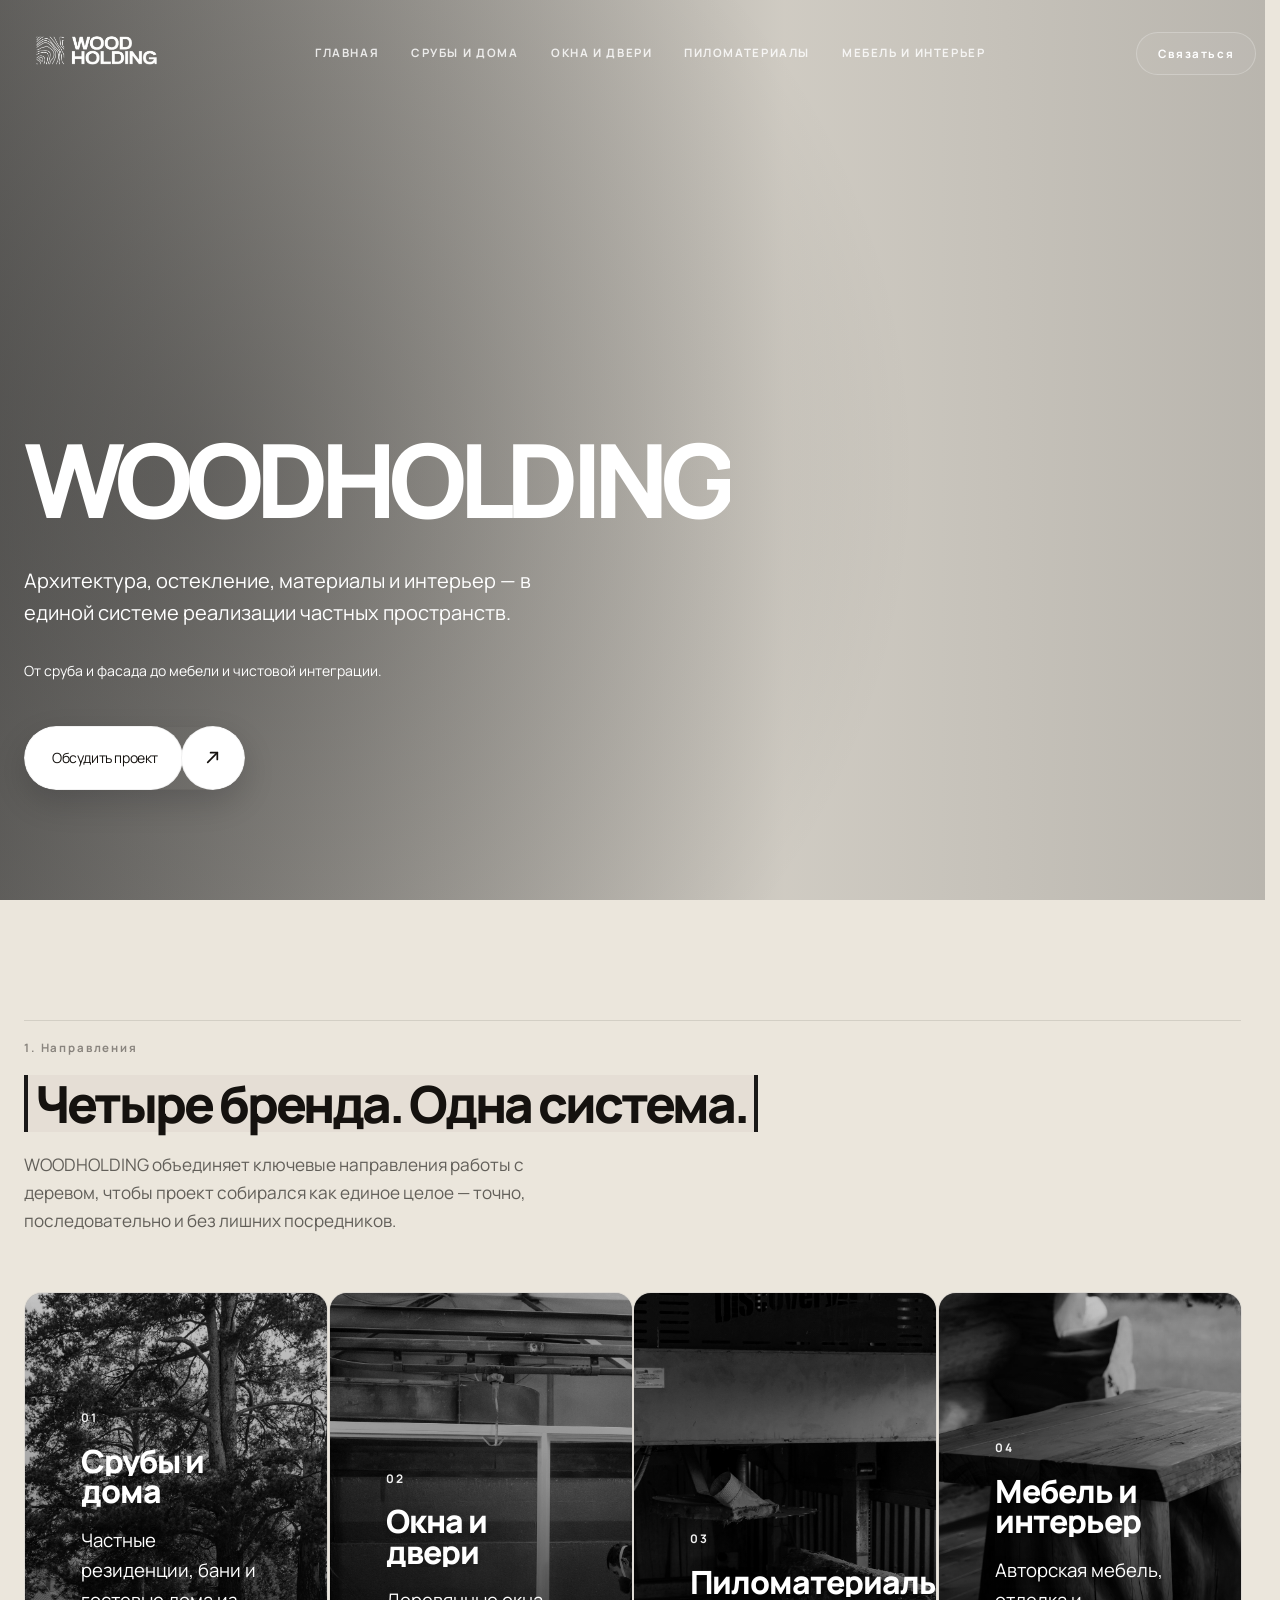
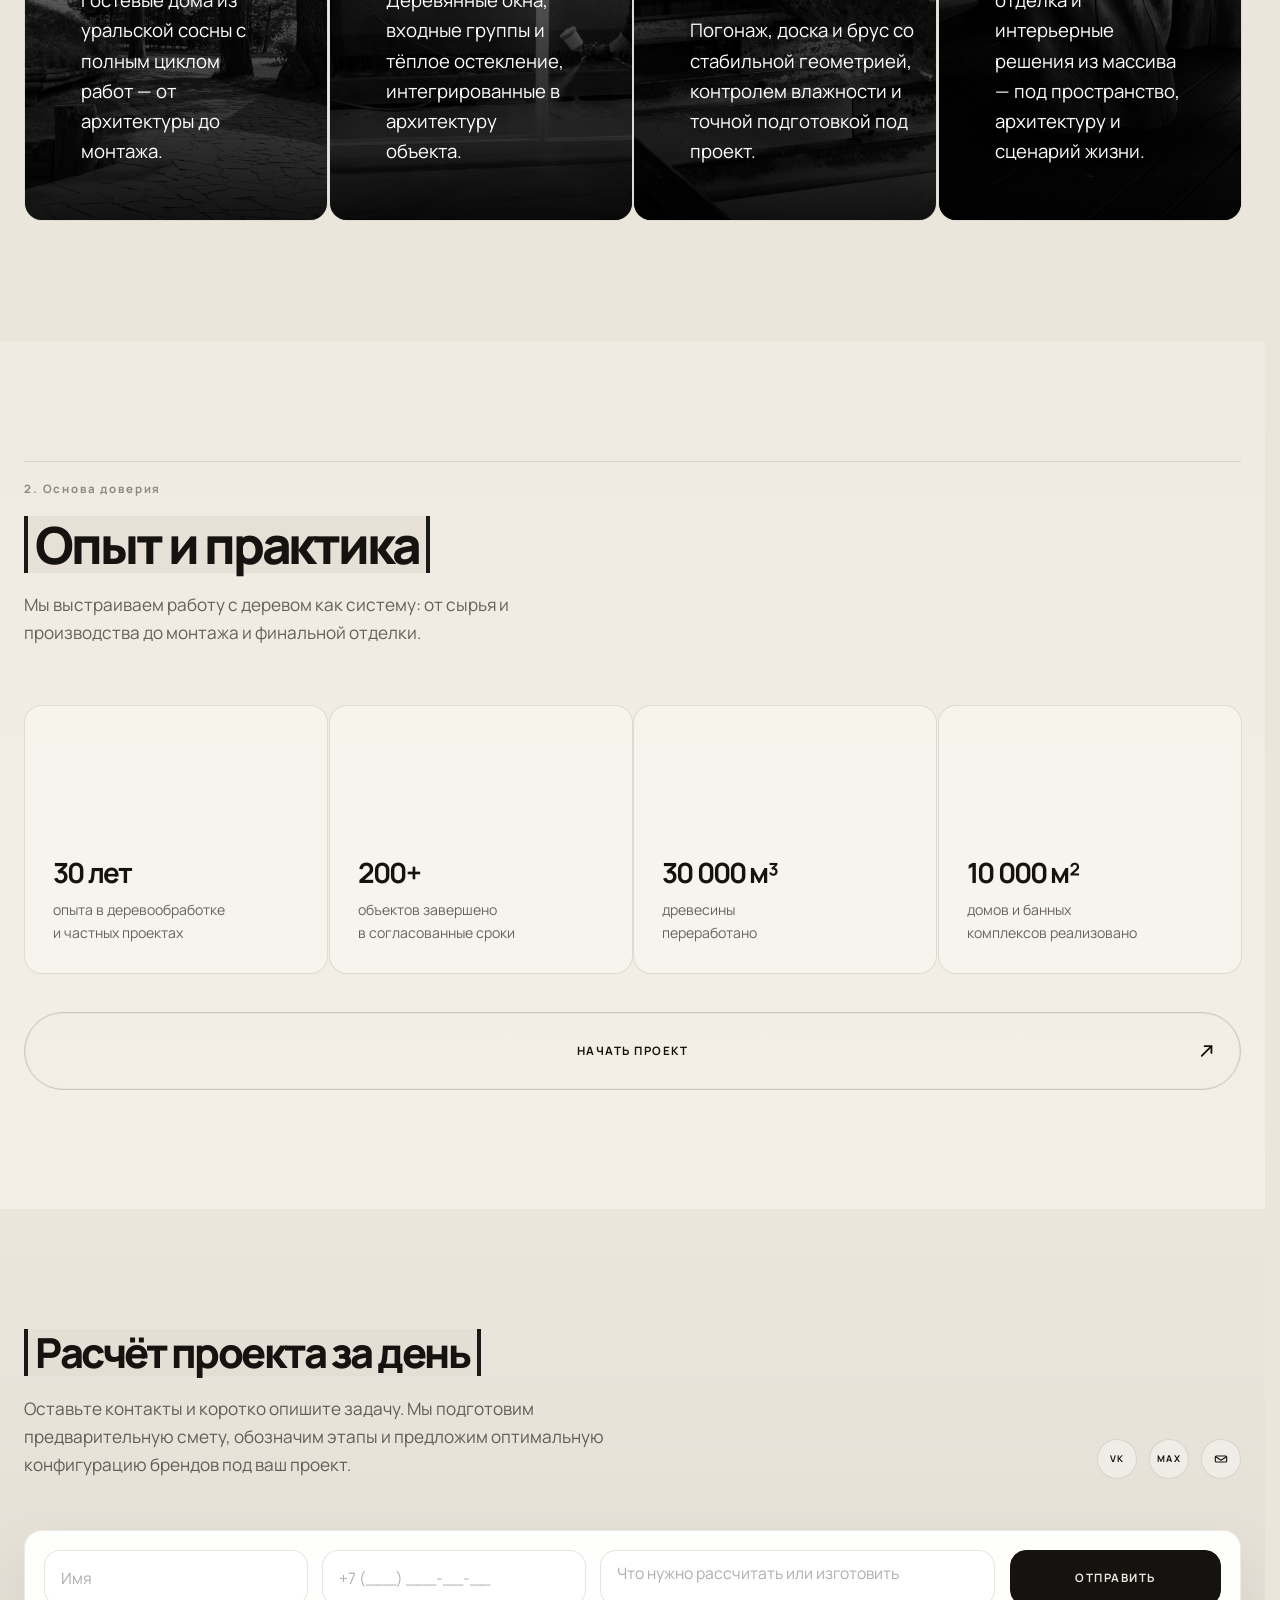
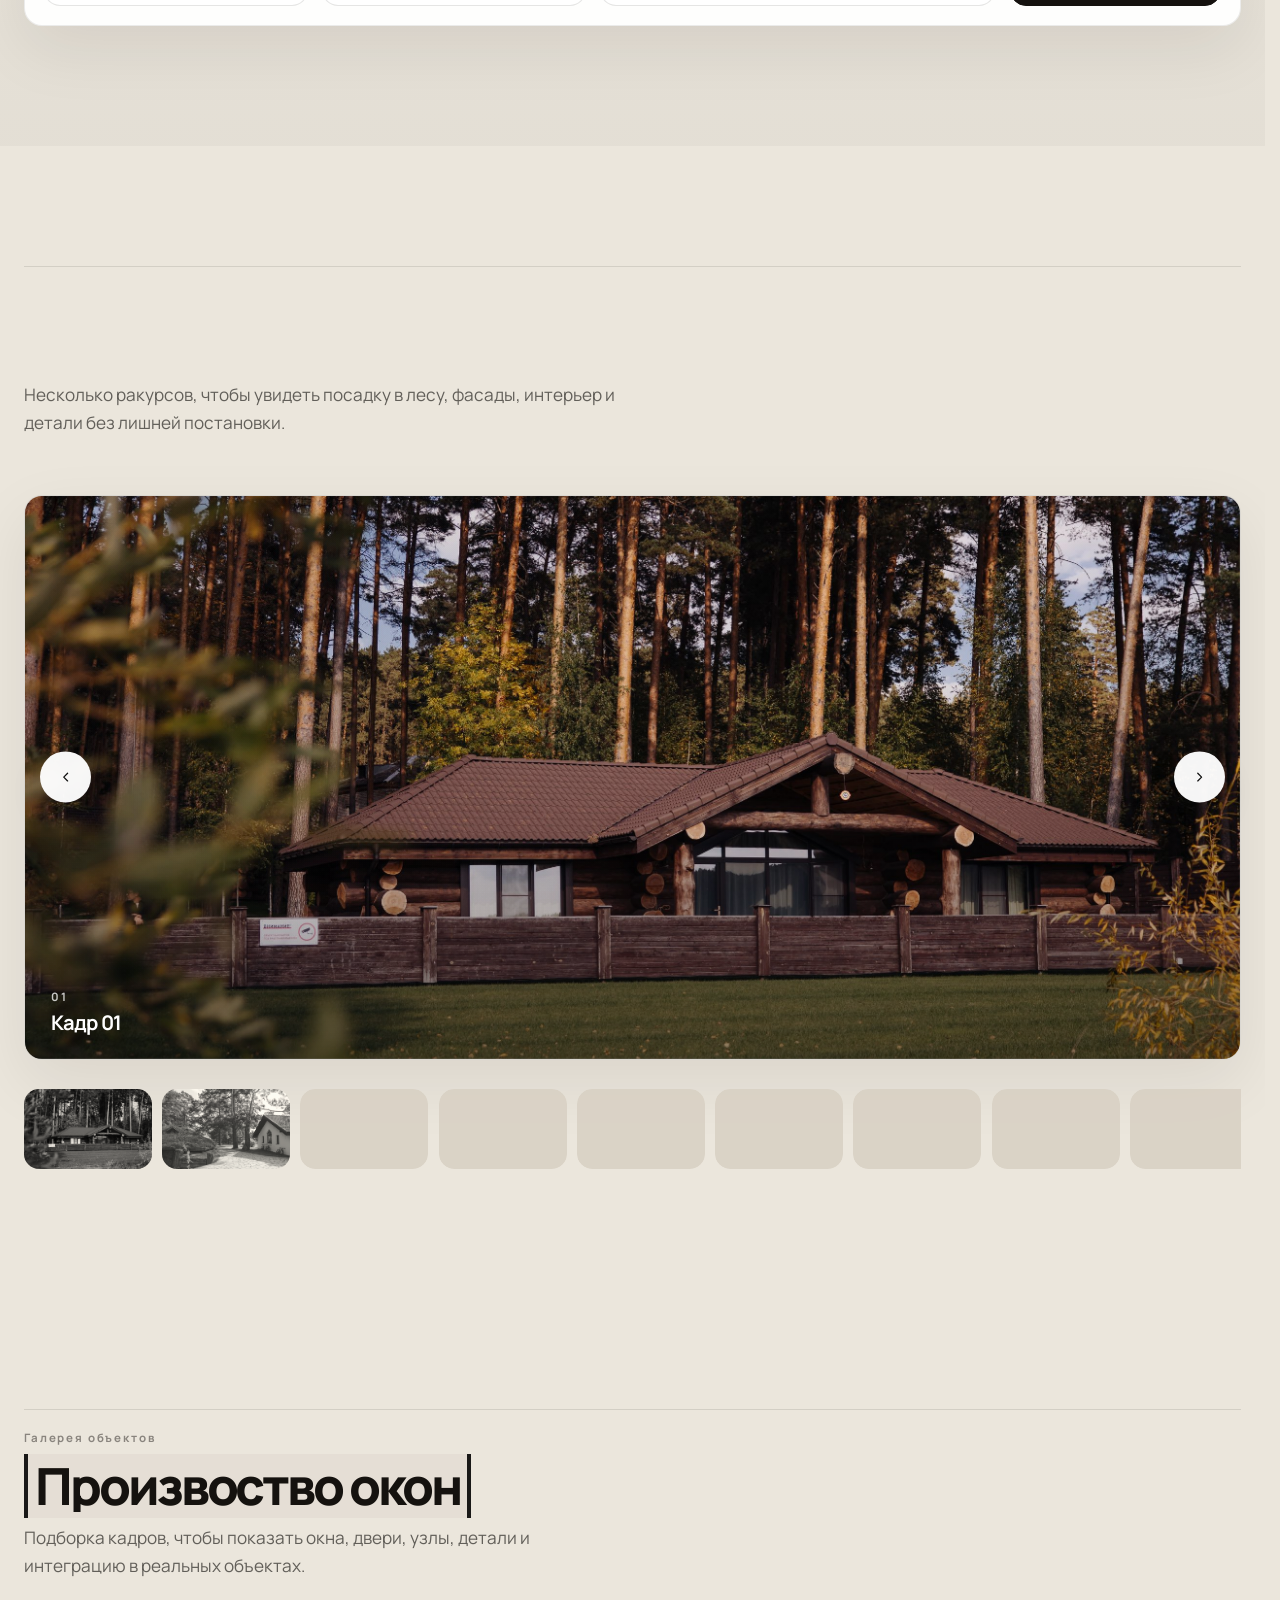
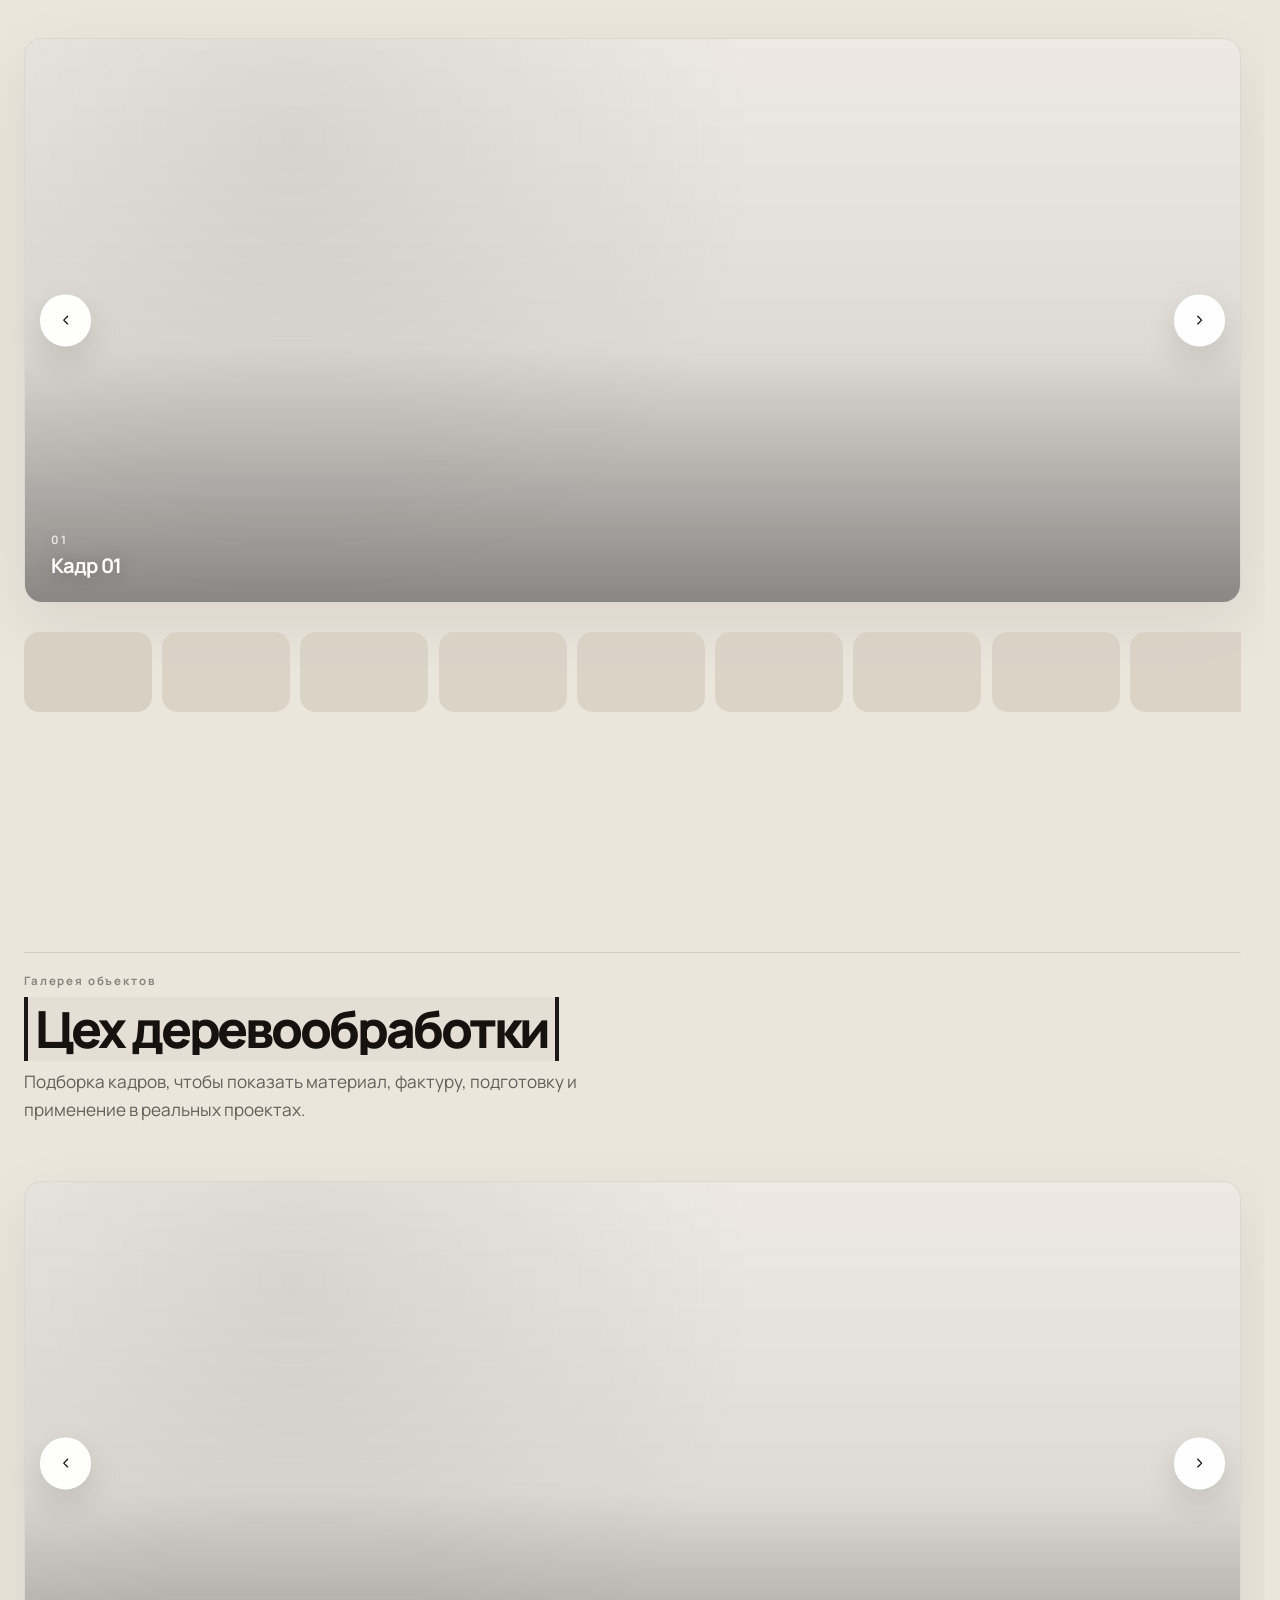
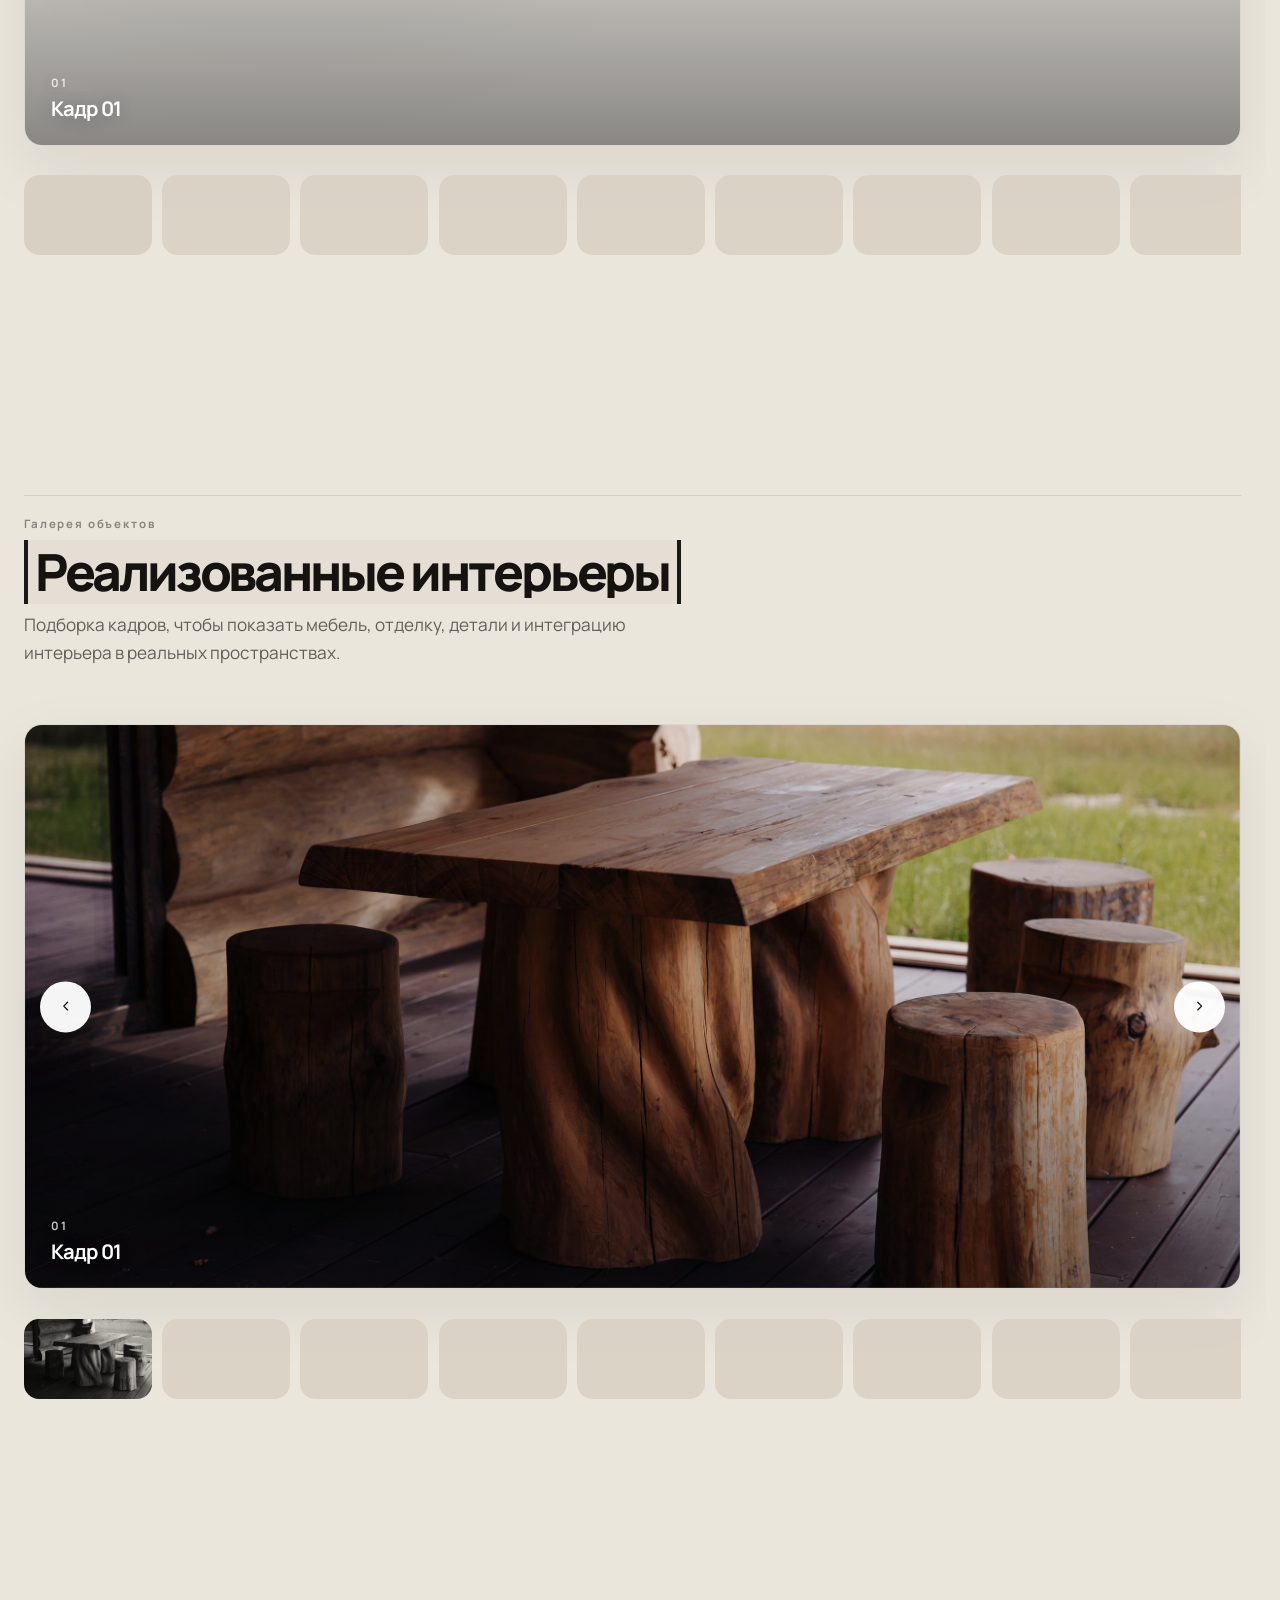
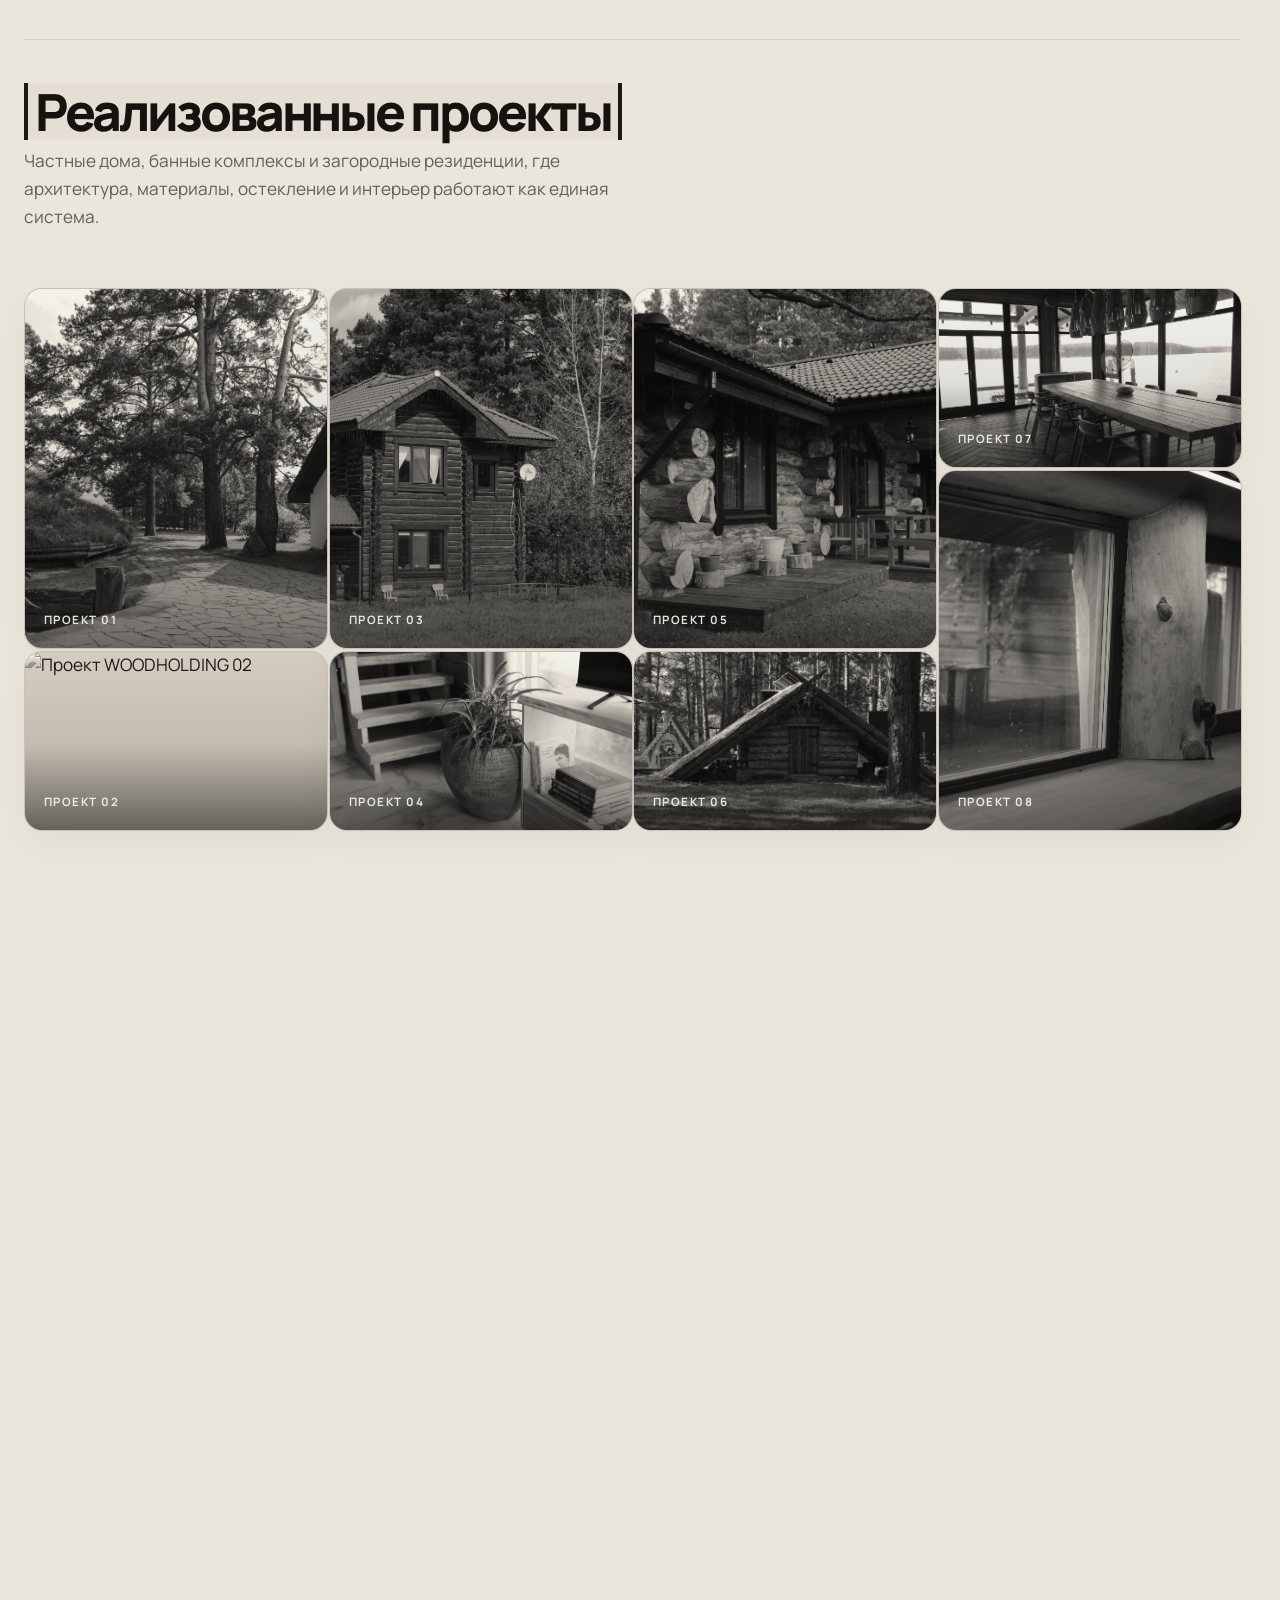
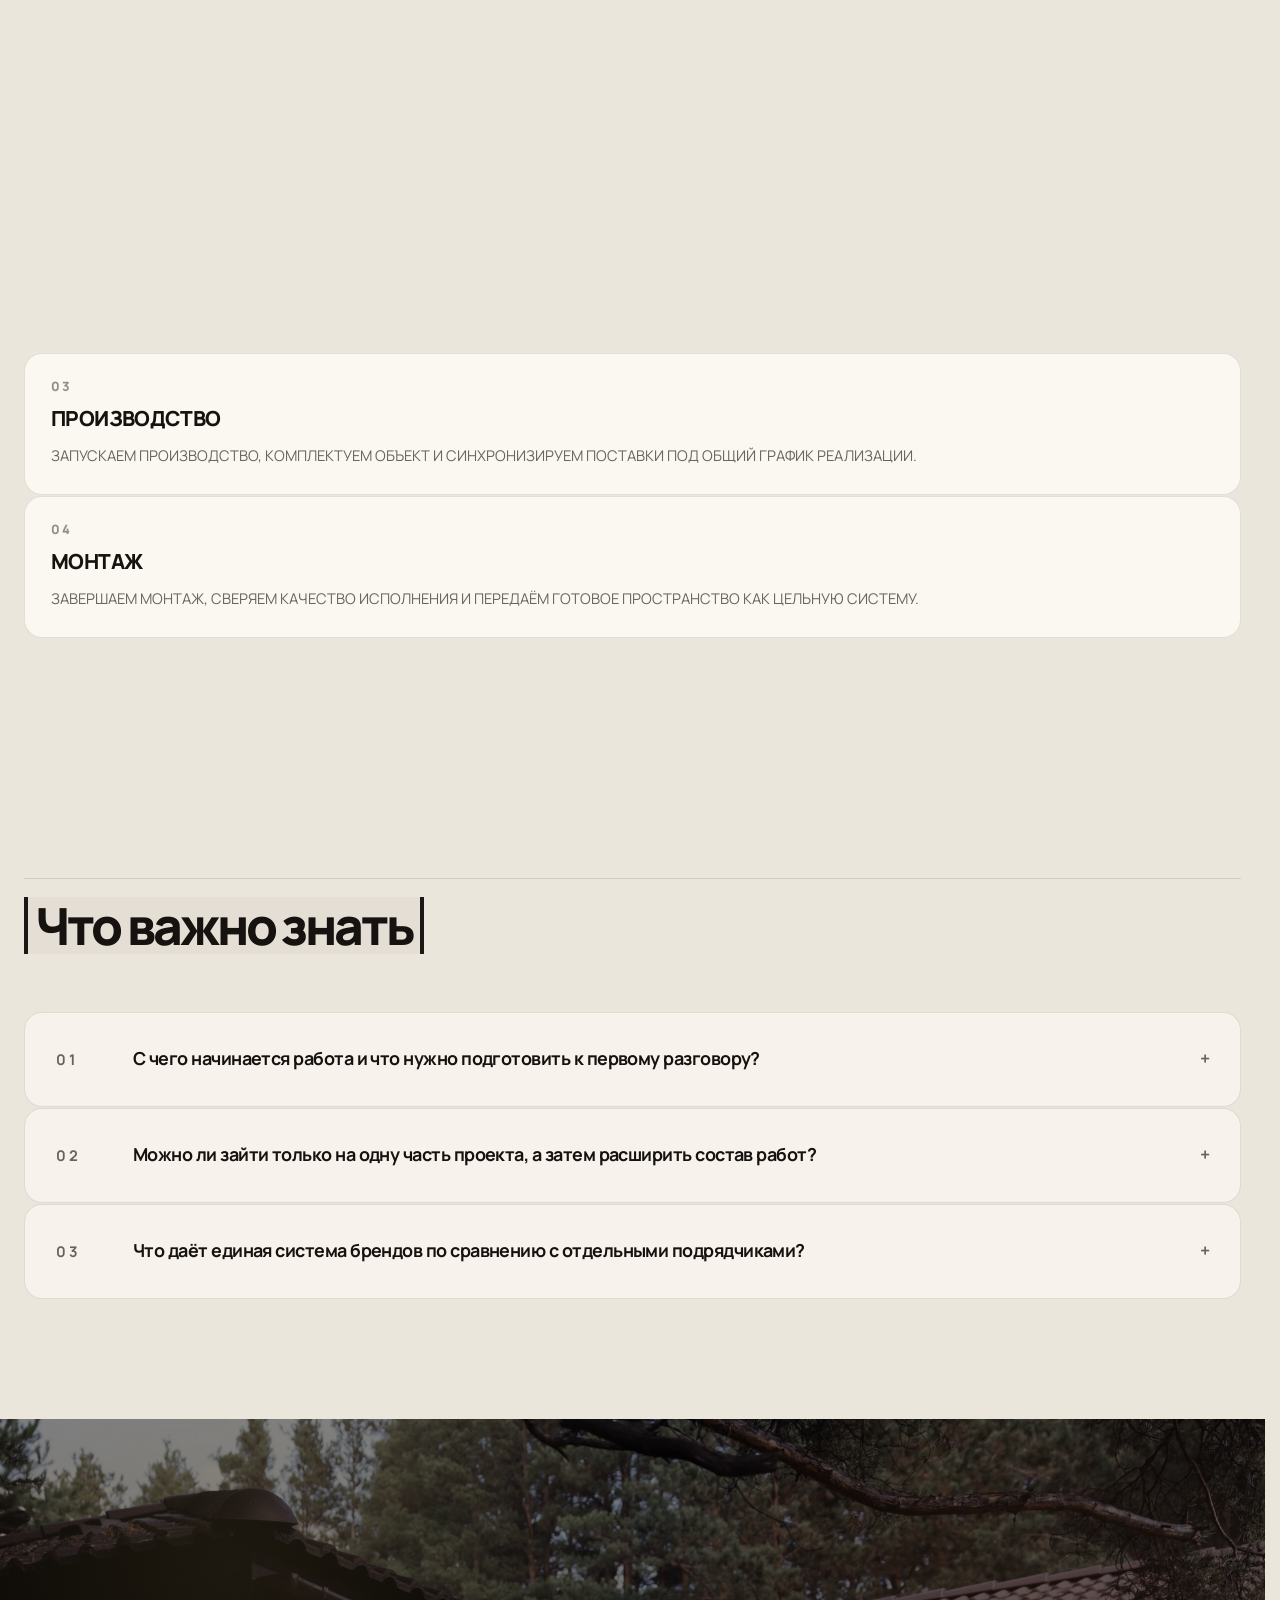
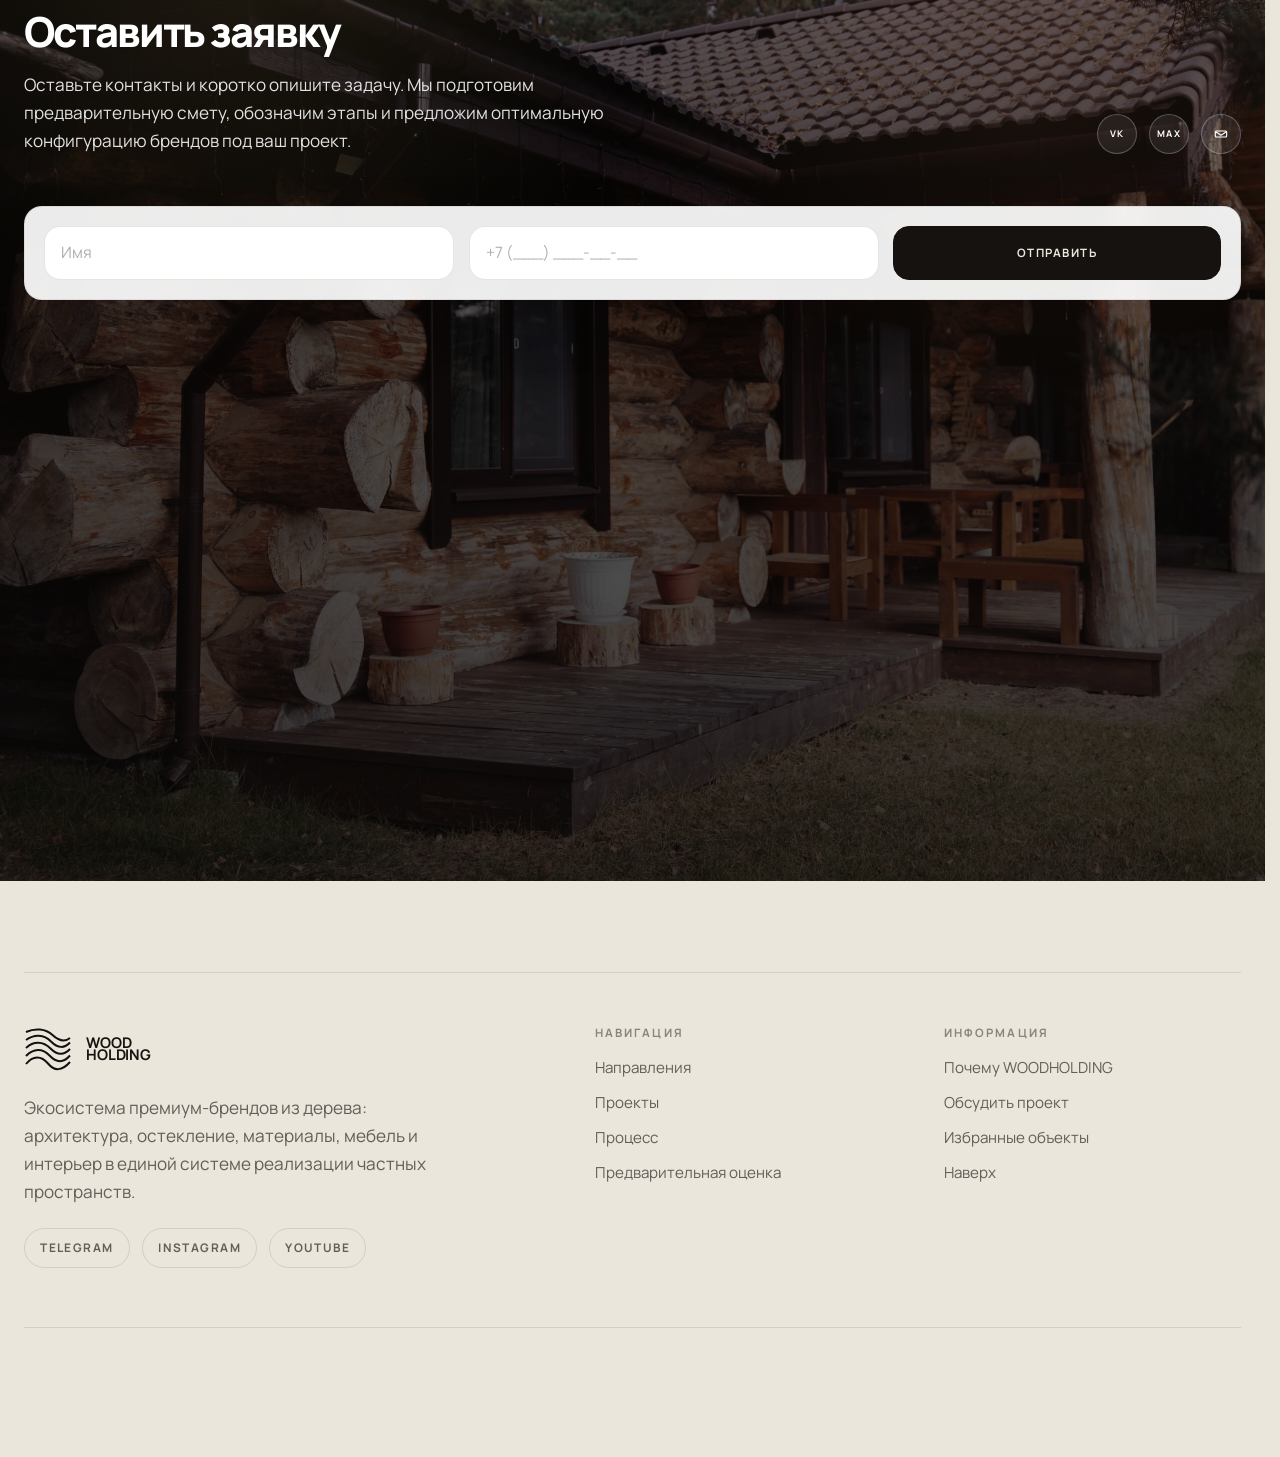
==== index.html @ 29670af3 "Initial site publish" ====
<!DOCTYPE html>
<html lang="ru">
  <head>
    <meta charset="UTF-8" />
    <meta name="viewport" content="width=device-width, initial-scale=1.0" />
    <title>WOODHOLDING</title>
    <meta
      name="description"
      content="WOODHOLDING — архитектура, остекление, материалы и интерьер в единой системе реализации частных пространств."
    />
    <link rel="preconnect" href="https://fonts.googleapis.com" />
    <link rel="preconnect" href="https://fonts.gstatic.com" crossorigin />
    <link
      href="https://fonts.googleapis.com/css2?family=Manrope:wght@400;500;600;700;800&display=swap"
      rel="stylesheet"
    />
    <link rel="stylesheet" href="./styles.css" />
  </head>
  <body>
    <div class="site-shell">
      <header class="site-header">
        <div class="container">
          <div class="header-inner">
            <a class="brand" href="#top" aria-label="WOODHOLDING">
              <span class="brand-logo-full" aria-hidden="true"></span>
            </a>
            <nav class="site-nav" id="site-nav" aria-label="Основная навигация">
              <a href="#top">Главная</a>
              <a href="./sruby-i-doma.html">Срубы и дома</a>
              <a href="./okna-i-dveri.html">Окна и двери</a>
              <a href="./pilomaterialy.html">Пиломатериалы</a>
              <a href="./mebel-i-interer.html">Мебель и интерьер</a>
            </nav>
            <a class="header-contact" href="#contact">Связаться</a>
            <button
              class="nav-toggle"
              type="button"
              aria-expanded="false"
              aria-controls="site-nav"
              aria-label="Открыть навигацию"
            >
              <span></span>
              <span></span>
            </button>
          </div>
        </div>
      </header>

      <main id="top">
        <section class="hero" aria-labelledby="hero-title">
          <div class="hero-media-wrap">
            <video
              class="hero-media hero-video"
              autoplay
              muted
              loop
              playsinline
              preload="metadata"
              aria-hidden="true"
            >
              <source
                src="./kling_20260315_VIDEO____________1813_0.mp4"
                type="video/mp4"
              />
            </video>
          </div>
          <div class="container">
            <div class="hero-grid">
              <div class="section-intro hero-copy" data-reveal>
                <h1 id="hero-title">WOODHOLDING</h1>
                <p class="hero-subtitle">
                  Архитектура, остекление, материалы и интерьер — в единой системе
                  реализации частных пространств.
                </p>
                <p class="hero-extra">
                  От сруба и фасада до мебели и чистовой интеграции.
                </p>
                <div class="hero-actions">
                  <a class="hero-cta" href="#contact" aria-label="Обсудить проект">
                    <span class="hero-cta__label">Обсудить проект</span>
                    <span class="hero-cta__icon" aria-hidden="true">
                      <svg
                        class="hero-cta__arrow"
                        viewBox="0 0 24 24"
                        fill="none"
                        aria-hidden="true"
                        focusable="false"
                      >
                        <path d="M7 17L17 7" />
                        <path d="M10 7H17V14" />
                      </svg>
                    </span>
                  </a>
                </div>
              </div>
              <div class="hero-aside" data-reveal>
                <p class="hero-note">30 лет работы с древесиной полного цикла</p>
              </div>
            </div>
          </div>
        </section>

        <section class="section directions" id="directions">
          <div class="container">
            <div class="section-heading directions-heading" data-reveal>
              <div class="section-intro">
                <p class="eyebrow eyebrow--number">1. Направления</p>
                <h2 data-preview="./PROJECTS%20TROPIN/rebtcova-151.jpg">
                  Четыре бренда. Одна система.
                </h2>
                <p class="section-copy">
                  WOODHOLDING объединяет ключевые направления работы с деревом,
                  чтобы проект собирался как единое целое — точно,
                  последовательно и без лишних посредников.
                </p>
              </div>
            </div>
            <div class="directions-grid">
              <a
                class="direction-card direction-card--covered"
                href="./sruby-i-doma.html"
                data-reveal
                data-preview="./srubs.png"
                data-preview-ratio="landscape"
              >
                <span class="direction-card__cover" aria-hidden="true">
                  <img
                    src="./HOMES/izbrannoe_web_2026-04-09%20(3)/rebtcova-151.jpg"
                    alt=""
                    loading="lazy"
                    decoding="async"
                    style="object-position: center 58%;"
                  />
                </span>
                <div class="direction-card__content">
                  <span class="card-index">01</span>
                  <h3>Срубы и дома</h3>
                  <p>
                    Частные резиденции, бани и гостевые дома из уральской сосны с
                    полным циклом работ — от архитектуры до монтажа.
                  </p>
                </div>
              </a>
              <a
                class="direction-card direction-card--covered"
                href="./okna-i-dveri.html"
                data-reveal
                data-preview="./windows.png"
                data-preview-ratio="landscape"
              >
                <span class="direction-card__cover" aria-hidden="true">
                  <img
                    src="./WINDOWS/izbrannoe_web_2026-04-09/rebtcova-73.jpg"
                    alt=""
                    loading="lazy"
                    decoding="async"
                    style="object-position: center 42%;"
                  />
                </span>
                <div class="direction-card__content">
                  <span class="card-index">02</span>
                  <h3>Окна и двери</h3>
                  <p>
                    Деревянные окна, входные группы и тёплое остекление,
                    интегрированные в архитектуру объекта.
                  </p>
                </div>
              </a>
              <a
                class="direction-card direction-card--covered"
                href="./pilomaterialy.html"
                data-reveal
                data-preview="./pilomater.png"
                data-preview-ratio="landscape"
              >
                <span class="direction-card__cover" aria-hidden="true">
                  <img
                    src="./LAMBER/izbrannoe_web_2026-04-09%20(2)/rebtcova-141.jpg"
                    alt=""
                    loading="lazy"
                    decoding="async"
                    style="object-position: center 54%;"
                  />
                </span>
                <div class="direction-card__content">
                  <span class="card-index">03</span>
                  <h3>Пиломатериалы</h3>
                  <p>
                    Погонаж, доска и брус со стабильной геометрией, контролем
                    влажности и точной подготовкой под проект.
                  </p>
                </div>
              </a>
              <a
                class="direction-card direction-card--covered"
                href="./mebel-i-interer.html"
                data-reveal
                data-preview="./interier.png"
                data-preview-ratio="landscape"
              >
                <span class="direction-card__cover" aria-hidden="true">
                  <img
                    src="./TABLE/izbrannoe_web_2026-04-09%20(4)/rebtcova-271.jpg"
                    alt=""
                    loading="lazy"
                    decoding="async"
                    style="object-position: center 52%;"
                  />
                </span>
                <div class="direction-card__content">
                  <span class="card-index">04</span>
                  <h3>Мебель и интерьер</h3>
                  <p>
                    Авторская мебель, отделка и интерьерные решения из массива —
                    под пространство, архитектуру и сценарий жизни.
                  </p>
                </div>
              </a>
            </div>
          </div>
        </section>

        <section class="section metrics">
          <div class="container">
            <div class="section-heading metrics-heading" data-reveal>
              <div class="section-intro">
                <p class="eyebrow eyebrow--number">2. Основа доверия</p>
                <h2 data-preview="./PROJECTS%20TROPIN/rebtcova-159.jpg">
                  Опыт и практика
                </h2>
                <p class="section-copy">
                  Мы выстраиваем работу с деревом как систему: от сырья и
                  производства до монтажа и финальной отделки.
                </p>
              </div>
            </div>
            <div class="metrics-grid">
              <article class="metric-item" data-reveal>
                <strong>30 лет</strong>
                <p>опыта в деревообработке<br />и частных проектах</p>
              </article>
              <article class="metric-item" data-reveal>
                <strong>200+</strong>
                <p>объектов завершено<br />в согласованные сроки</p>
              </article>
              <article class="metric-item" data-reveal>
                <strong>30&nbsp;000 м³</strong>
                <p>древесины<br />переработано</p>
              </article>
              <article class="metric-item" data-reveal>
                <strong>10&nbsp;000 м²</strong>
                <p>домов и банных<br />комплексов реализовано</p>
              </article>
            </div>
            <div class="section-actions" data-reveal>
              <a class="button button-primary" href="#contact">
                <span class="button-primary__label">Начать проект</span>
                <span class="button-primary__icon" aria-hidden="true">
                  <svg
                    class="button-primary__arrow"
                    viewBox="0 0 24 24"
                    fill="none"
                    aria-hidden="true"
                    focusable="false"
                  >
                    <path d="M7 17L17 7" />
                    <path d="M10 7H17V14" />
                  </svg>
                </span>
              </a>
            </div>
          </div>
        </section>

        <section class="section form-section" id="contact">
          <div class="container">
            <div class="form-grid">
              <div class="section-intro" data-reveal>
                <div class="section-intro__content">
                  <h2 data-preview="./PROJECTS%20TROPIN/rebtcova-292.jpg">
                    Расчёт проекта за день
                  </h2>
                  <p class="section-copy">
                    Оставьте контакты и коротко опишите задачу. Мы подготовим
                    предварительную смету, обозначим этапы и предложим
                    оптимальную конфигурацию брендов под ваш проект.
                  </p>
                </div>
                <div class="form-social" aria-label="Способы связи">
                  <a class="form-social__item" href="#contact" aria-label="ВКонтакте">
                    <span class="form-social__glyph" aria-hidden="true">VK</span>
                  </a>
                  <a class="form-social__item" href="#contact" aria-label="MAX">
                    <span class="form-social__glyph" aria-hidden="true">MAX</span>
                  </a>
                  <a class="form-social__item" href="#contact" aria-label="Почта">
                    <svg
                      class="form-social__icon"
                      viewBox="0 0 24 24"
                      aria-hidden="true"
                      focusable="false"
                    >
                      <path d="M5 7.5h14A1.5 1.5 0 0 1 20.5 9v6A1.5 1.5 0 0 1 19 16.5H5A1.5 1.5 0 0 1 3.5 15V9A1.5 1.5 0 0 1 5 7.5Z" />
                      <path d="m4 8.5 8 5.25 8-5.25" />
                    </svg>
                  </a>
                </div>
              </div>
              <form class="estimate-form" data-reveal>
                <div class="estimate-form__row">
                  <label class="estimate-field">
                    <input
                      type="text"
                      name="name"
                      placeholder="Имя"
                      aria-label="Имя"
                    />
                  </label>
                  <label class="estimate-field">
                    <input
                      type="tel"
                      name="phone"
                      placeholder="+7 (___) ___-__-__"
                      aria-label="Телефон"
                    />
                  </label>
                  <label class="estimate-field estimate-field-wide">
                    <textarea
                      name="interest"
                      rows="1"
                      placeholder="Что нужно рассчитать или изготовить"
                      aria-label="Задача"
                    ></textarea>
                  </label>
                  <button class="button button-primary estimate-submit" type="submit">
                    Отправить
                  </button>
                </div>
              </form>
            </div>
          </div>
        </section>

        <div class="home-direction-galleries" data-home-direction-galleries></div>

        <section class="section projects" id="projects">
          <div class="container">
            <div class="section-heading section-heading--stacked" data-reveal>
              <div class="section-intro">
                <p class="eyebrow eyebrow--number">3. Изобранные объекты</p>
                <h2 data-preview="./PROJECTS%20TROPIN/rebtcova-252.jpg">
                  Реализованные проекты
                </h2>
                <p class="section-copy">
                  Частные дома, банные комплексы и загородные резиденции, где
                  архитектура, материалы, остекление и интерьер работают как
                  единая система.
                </p>
              </div>
            </div>
            <div class="projects-grid">
              <article class="project-card project-card--hero" data-reveal>
                <img
                  src="./PROJECTS%20TROPIN/rebtcova-151.jpg"
                  alt="Проект WOODHOLDING 01"
                />
                <div class="project-meta">
                  <p>Проект 01</p>
                </div>
              </article>
              <article class="project-card project-card--wide-top" data-reveal>
                <img
                  src="./PROJECTS%20TROPIN/rebtcova-159.jpg"
                  alt="Проект WOODHOLDING 02"
                />
                <div class="project-meta">
                  <p>Проект 02</p>
                </div>
              </article>
              <article class="project-card project-card--tall-right" data-reveal>
                <img
                  src="./PROJECTS%20TROPIN/rebtcova-164.jpg"
                  alt="Проект WOODHOLDING 03"
                />
                <div class="project-meta">
                  <p>Проект 03</p>
                </div>
              </article>
              <article class="project-card project-card--middle" data-reveal>
                <img
                  src="./PROJECTS%20TROPIN/rebtcova-191.jpg"
                  alt="Проект WOODHOLDING 04"
                />
                <div class="project-meta">
                  <p>Проект 04</p>
                </div>
              </article>
              <article class="project-card project-card--portrait-left" data-reveal>
                <img
                  src="./PROJECTS%20TROPIN/rebtcova-252.jpg"
                  alt="Проект WOODHOLDING 05"
                />
                <div class="project-meta">
                  <p>Проект 05</p>
                </div>
              </article>
              <article class="project-card project-card--compact" data-reveal>
                <img
                  src="./PROJECTS%20TROPIN/rebtcova-292.jpg"
                  alt="Проект WOODHOLDING 06"
                />
                <div class="project-meta">
                  <p>Проект 06</p>
                </div>
              </article>
              <article class="project-card project-card--panorama" data-reveal>
                <img
                  src="./PROJECTS%20TROPIN/rebtcova-318.jpg"
                  alt="Проект WOODHOLDING 07"
                />
                <div class="project-meta">
                  <p>Проект 07</p>
                </div>
              </article>
              <article class="project-card project-card--footer" data-reveal>
                <img
                  src="./PROJECTS%20TROPIN/rebtcova-370.jpg"
                  alt="Проект WOODHOLDING 08"
                />
                <div class="project-meta">
                  <p>Проект 08</p>
                </div>
              </article>
            </div>
          </div>
        </section>

        <section class="section why" id="why">
          <div class="container">
            <div class="why-grid">
              <div class="section-intro" data-reveal>
                <p class="eyebrow eyebrow--number">4. Наш поход</p>
                <h2 data-preview="./PROJECTS%20TROPIN/rebtcova-370.jpg">
                  Почему выбирают нас
                </h2>
              </div>
              <div class="why-list">
                <article
                  class="why-item"
                  data-reveal
                  data-preview="./PROJECTS%20TROPIN/rebtcova-151.jpg"
                >
                  <h3>Полный цикл</h3>
                  <p class="why-item__copy">
                    Архитектура, производство, комплектация и монтаж
                    собираются в одном рабочем контуре без разрыва между
                    этапами.
                  </p>
                </article>
                <article
                  class="why-item"
                  data-reveal
                  data-preview="./PROJECTS%20TROPIN/rebtcova-159.jpg"
                >
                  <h3>Экспертиза</h3>
                  <p class="why-item__copy">
                    Работаем с частными объектами не по шаблону, а на основе
                    реального опыта в дереве, остеклении и интерьерных решениях.
                  </p>
                </article>
                <article
                  class="why-item"
                  data-reveal
                  data-preview="./PROJECTS%20TROPIN/rebtcova-370.jpg"
                >
                  <h3>Точность</h3>
                  <p class="why-item__copy">
                    Контролируем качество материала, геометрию и подготовку
                    деталей, чтобы решения работали не только визуально, но и
                    технически.
                  </p>
                </article>
                <article
                  class="why-item"
                  data-reveal
                  data-preview="./PROJECTS%20TROPIN/rebtcova-318.jpg"
                >
                  <h3>Согласованность</h3>
                  <p class="why-item__copy">
                    Сводим бренды, подрядные задачи и этапы проекта в одну
                    последовательную систему без конфликтов по срокам и
                    исполнению.
                  </p>
                </article>
              </div>
            </div>
          </div>
        </section>

        <section class="section video-section" id="video">
          <div class="container">
            <div class="section-heading section-heading--stacked" data-reveal>
              <div class="section-intro">
                <p class="eyebrow eyebrow--number">11. Видео</p>
                <div class="section-title-frame">
                  <h2>DJI_0882</h2>
                </div>
              </div>
            </div>
            <div class="video-section__frame" data-reveal>
              <video
                class="video-section__media"
                autoplay
                muted
                loop
                playsinline
                preload="metadata"
                aria-label="Видео DJI_0882"
              >
                <source src="./DJI_0882.MP4" type="video/mp4" />
              </video>
            </div>
          </div>
        </section>

        <section class="section process" id="process">
          <div class="container">
            <div class="section-heading process-heading" data-reveal>
              <div class="section-intro">
                <p class="eyebrow">Путь проекта</p>
                <h2 data-preview="./PROJECTS%20TROPIN/rebtcova-164.jpg">
                  Четыре шага к результату
                </h2>
                <p class="section-copy">
                  Прозрачный маршрут от первой консультации до финальной передачи
                  результата. Каждый этап понятен, согласован и не перегружает
                  клиента лишними действиями.
                </p>
              </div>
            </div>
            <div class="process-grid">
              <article class="process-step" data-reveal>
                <span class="process-step__index">01</span>
                <h3>Консультация</h3>
                <p class="process-step__copy">
                  Определяем задачу, вводные по участку и формат будущего
                  проекта, чтобы сразу выбрать верный маршрут работ.
                </p>
              </article>
              <article class="process-step" data-reveal>
                <span class="process-step__index">02</span>
                <h3>Смета</h3>
                <p class="process-step__copy">
                  Собираем состав брендов, смету и этапность так, чтобы решения
                  не конфликтовали между собой.
                </p>
              </article>
              <article class="process-step" data-reveal>
                <span class="process-step__index">03</span>
                <h3>Производство</h3>
                <p class="process-step__copy">
                  Запускаем производство, комплектуем объект и синхронизируем
                  поставки под общий график реализации.
                </p>
              </article>
              <article class="process-step" data-reveal>
                <span class="process-step__index">04</span>
                <h3>Монтаж</h3>
                <p class="process-step__copy">
                  Завершаем монтаж, сверяем качество исполнения и передаём
                  готовое пространство как цельную систему.
                </p>
              </article>
            </div>
          </div>
        </section>

        <section class="section faq">
          <div class="container">
            <div class="section-heading" data-reveal>
              <div class="section-intro">
                <h2 data-preview="./PROJECTS%20TROPIN/rebtcova-191.jpg">
                  Что важно знать
                </h2>
              </div>
            </div>
            <div class="faq-list">
              <details data-reveal>
                <summary>
                  <span class="faq-index">01</span>
                  <span class="faq-question"
                    >С чего начинается работа и что нужно подготовить к первому
                    разговору?</span
                  >
                </summary>
                <div class="faq-answer">
                  <p>
                    Достаточно описать задачу в свободной форме: участок, тип
                    объекта, желаемые сроки и уровень готовности проекта. Если у
                    вас уже есть архитектурные материалы, визуализации или
                    примеры, мы сразу соотнесём их с нужной конфигурацией брендов
                    и сформируем следующий шаг.
                  </p>
                </div>
              </details>
              <details data-reveal>
                <summary>
                  <span class="faq-index">02</span>
                  <span class="faq-question"
                    >Можно ли зайти только на одну часть проекта, а затем
                    расширить состав работ?</span
                  >
                </summary>
                <div class="faq-answer">
                  <p>
                    Да. Проект может стартовать с одного направления —
                    например, со сруба, остекления, пиломатериалов или мебели.
                    При этом мы сразу закладываем совместимость решений, чтобы
                    последующие этапы не потребовали переделок и сохраняли общую
                    логику объекта.
                  </p>
                </div>
              </details>
              <details data-reveal>
                <summary>
                  <span class="faq-index">03</span>
                  <span class="faq-question"
                    >Что даёт единая система брендов по сравнению с отдельными
                    подрядчиками?</span
                  >
                </summary>
                <div class="faq-answer">
                  <p>
                    Единая система снижает количество разрывов между этапами:
                    материал, производство, монтаж и интерьер работают в одной
                    связке. Это даёт более точную смету, меньше потерь на
                    согласованиях и более предсказуемый результат по срокам,
                    геометрии и качеству исполнения.
                  </p>
                </div>
              </details>
            </div>
          </div>
        </section>

        <section class="section form-section form-section--footer-cta">
          <div class="form-section__media" aria-hidden="true">
            <img
              src="./PROJECTS%20TROPIN/rebtcova-252.jpg"
              alt=""
              loading="lazy"
              decoding="async"
            />
          </div>
          <div class="container">
            <div class="form-grid">
              <div class="section-intro" data-reveal>
                <div class="section-intro__content">
                  <h2>Оставить заявку</h2>
                  <p class="section-copy">
                    Оставьте контакты и коротко опишите задачу. Мы подготовим
                    предварительную смету, обозначим этапы и предложим
                    оптимальную конфигурацию брендов под ваш проект.
                  </p>
                </div>
                <div class="form-social" aria-label="Способы связи">
                  <a class="form-social__item" href="#contact" aria-label="ВКонтакте">
                    <span class="form-social__glyph" aria-hidden="true">VK</span>
                  </a>
                  <a class="form-social__item" href="#contact" aria-label="MAX">
                    <span class="form-social__glyph" aria-hidden="true">MAX</span>
                  </a>
                  <a class="form-social__item" href="#contact" aria-label="Почта">
                    <svg
                      class="form-social__icon"
                      viewBox="0 0 24 24"
                      aria-hidden="true"
                      focusable="false"
                    >
                      <path d="M5 7.5h14A1.5 1.5 0 0 1 20.5 9v6A1.5 1.5 0 0 1 19 16.5H5A1.5 1.5 0 0 1 3.5 15V9A1.5 1.5 0 0 1 5 7.5Z" />
                      <path d="m4 8.5 8 5.25 8-5.25" />
                    </svg>
                  </a>
                </div>
              </div>
              <form class="estimate-form estimate-form--footer-cta" data-reveal>
                <div class="estimate-form__row estimate-form__row--footer-cta">
                  <label class="estimate-field">
                    <input
                      type="text"
                      name="name"
                      placeholder="Имя"
                      aria-label="Имя"
                    />
                  </label>
                  <label class="estimate-field">
                    <input
                      type="tel"
                      name="phone"
                      placeholder="+7 (___) ___-__-__"
                      aria-label="Телефон"
                    />
                  </label>
                  <button class="button button-primary estimate-submit" type="submit">
                    Отправить
                  </button>
                </div>
              </form>
            </div>
          </div>
        </section>

        <footer class="site-footer">
          <div class="container">
            <div class="footer-shell">
              <div class="footer-grid">
                <div class="footer-brand-block">
                  <a class="footer-brand" href="#top" aria-label="WOODHOLDING">
                    <span class="brand-mark footer-brand-mark" aria-hidden="true"></span>
                    <span class="brand-type footer-brand-type">WOOD<br />HOLDING</span>
                  </a>
                  <p class="footer-copy">
                    Экосистема премиум-брендов из дерева: архитектура,
                    остекление, материалы, мебель и интерьер в единой системе
                    реализации частных пространств.
                  </p>
                  <div class="footer-social" aria-label="Социальные сети">
                    <a href="#contact">Telegram</a>
                    <a href="#contact">Instagram</a>
                    <a href="#contact">YouTube</a>
                  </div>
                </div>

                <div class="footer-column">
                  <span class="footer-label">Навигация</span>
                  <a href="#directions">Направления</a>
                  <a href="#projects">Проекты</a>
                  <a href="#process">Процесс</a>
                  <a href="#contact">Предварительная оценка</a>
                </div>

                <div class="footer-column">
                  <span class="footer-label">Информация</span>
                  <a href="#why">Почему WOODHOLDING</a>
                  <a href="#contact">Обсудить проект</a>
                  <a href="#projects">Избранные объекты</a>
                  <a href="#top">Наверх</a>
                </div>
              </div>

              <div class="footer-legal">
                <p>© WOODHOLDING, 2026</p>
                <p>Свердловская область. Работаем по всей России.</p>
              </div>
            </div>
          </div>
        </footer>
      </main>
    </div>

    <div class="cursor-preview" aria-hidden="true">
      <div class="cursor-preview__media">
        <img class="cursor-preview__image" alt="" />
      </div>
    </div>

    <script src="./home-galleries.js"></script>
    <script src="./script.js"></script>
  </body>
</html>
---- styles.css ----
:root {
  --bg: #ece9e2;
  --bg-strong: #d9d3ca;
  --surface: rgba(248, 246, 241, 0.72);
  --text: #121110;
  --text-soft: rgba(18, 17, 16, 0.68);
  --line: rgba(18, 17, 16, 0.12);
  --line-strong: rgba(18, 17, 16, 0.22);
  --hero-left: calc(clamp(2rem, 4vw, 4.5rem) + clamp(0px, 10vw, 160px) - 60px);
  --hero-right: clamp(1.5rem, 3vw, 3.5rem);
  --hero-copy-width: 34rem;
  --hero-aside-width: 12rem;
  --container: minmax(1.5rem, 1fr) minmax(0, 88rem) minmax(1.5rem, 1fr);
  --font-sans: "Manrope", -apple-system, BlinkMacSystemFont, "Segoe UI", sans-serif;
  --step--1: clamp(0.875rem, 0.82rem + 0.16vw, 0.96rem);
  --step-0: clamp(1rem, 0.94rem + 0.2vw, 1.12rem);
  --step-1: clamp(1rem, 0.93rem + 0.18vw, 1.12rem);
  --step-2: clamp(1.6rem, 1.24rem + 0.9vw, 2.15rem);
  --step-3: clamp(2.4rem, 1.58rem + 1.8vw, 3.8rem);
  --step-4: clamp(1.98rem, 1.38rem + 1.65vw, 3.05rem);
  --step-5: clamp(4.5rem, 2.4rem + 5vw, 8.75rem);
  --space-1: clamp(0.75rem, 0.68rem + 0.22vw, 0.9rem);
  --space-2: clamp(1rem, 0.9rem + 0.35vw, 1.35rem);
  --space-3: clamp(1.5rem, 1.28rem + 0.7vw, 2rem);
  --space-4: clamp(2rem, 1.6rem + 1vw, 2.8rem);
  --space-5: clamp(3rem, 2.4rem + 1.6vw, 4.4rem);
  --space-6: clamp(4.5rem, 3.3rem + 3vw, 7rem);
  --space-7: clamp(6rem, 4.2rem + 4.8vw, 10rem);
  --radius: 1.5rem;
  --transition: 420ms cubic-bezier(0.16, 1, 0.3, 1);
}

*,
*::before,
*::after {
  box-sizing: border-box;
}

html {
  scroll-behavior: smooth;
}

body {
  margin: 0;
  min-width: 320px;
  font-family: var(--font-sans);
  font-size: var(--step-0);
  line-height: 1.45;
  color: var(--text);
  background: var(--bg);
}

img {
  display: block;
  max-width: 100%;
}

a {
  color: inherit;
  text-decoration: none;
}

button,
input,
textarea {
  font: inherit;
}

button {
  border: 0;
  background: none;
}

.site-shell {
  position: relative;
  overflow: clip;
}

.site-shell::before,
.site-shell::after {
  content: "";
  position: fixed;
  inset: 0;
  pointer-events: none;
  z-index: -1;
}

.site-shell::before {
  display: none;
}

.site-shell::after {
  display: none;
}

.container {
  display: grid;
  grid-template-columns: var(--container);
}

.container > * {
  grid-column: 2;
}

.section {
  padding: var(--space-7) 0;
}

.feature-photo {
  padding: 0 0 var(--space-6);
}

.feature-photo__frame {
  --feature-photo-bleed: clamp(1rem, 2.4vw, 2.75rem);
  --feature-photo-overflow: clamp(2.5rem, 7vw, 5.5rem);
  --feature-photo-offset: 0px;
  position: relative;
  width: calc(100% + var(--feature-photo-bleed));
  height: clamp(20rem, 44vw, 38rem);
  margin-left: calc(var(--feature-photo-bleed) * -0.5);
  overflow: hidden;
  border: 1px solid rgba(18, 17, 16, 0.12);
  border-radius: var(--radius);
  background: #d8d1c7;
  box-shadow: var(--shadow-soft);
}

.feature-photo__frame img {
  position: absolute;
  top: calc(var(--feature-photo-overflow) * -0.5);
  left: 0;
  width: 100%;
  height: calc(100% + var(--feature-photo-overflow));
  object-fit: cover;
  object-position: center;
  transform: translate3d(0, var(--feature-photo-offset), 0);
  will-change: transform;
}

.section-heading,
.hero-grid,
.form-grid,
.atmosphere-grid,
.why-grid,
.final-cta-grid {
  display: grid;
  gap: var(--space-4);
}

.section-heading {
  grid-template-columns: 1.25fr 0.75fr;
  align-items: end;
  margin-bottom: var(--space-5);
  padding-top: var(--space-2);
  border-top: 1px solid var(--line);
}

.section-intro {
  display: grid;
  gap: var(--space-2);
  max-width: 52rem;
}

.section-heading--stacked {
  grid-template-columns: 1fr;
  align-items: start;
  gap: clamp(0.35rem, 0.8vw, 0.7rem);
}

.section-heading--stacked .section-intro {
  max-width: 52rem;
  gap: clamp(0.3rem, 0.55vw, 0.5rem);
}

.section-heading--stacked .section-copy {
  max-width: 38rem;
  margin-top: 0;
}

.eyebrow {
  margin: 0;
  font-size: 0.74rem;
  font-weight: 700;
  letter-spacing: 0.2em;
  text-transform: uppercase;
  color: var(--text-soft);
}

.eyebrow--number {
  text-transform: none;
  letter-spacing: 0.12em;
}

h1,
h2,
h3,
p {
  margin: 0;
}

h1,
h2,
h3,
.button,
.brand-type,
.site-nav a,
.hero-note,
.card-index,
.metric-item strong,
.process-step span {
  text-transform: uppercase;
}

h1,
h2,
h3 {
  line-height: 0.94;
  letter-spacing: -0.05em;
  font-weight: 800;
}

h1 {
  font-size: clamp(3.6rem, 6vw, 6.2rem);
  max-width: 8.5ch;
  line-height: 0.88;
}

h2 {
  font-size: var(--step-4);
  line-height: 1;
  max-width: 22ch;
  text-wrap: balance;
}

h3 {
  font-size: var(--step-1);
  line-height: 1.02;
  letter-spacing: -0.03em;
  text-wrap: balance;
}

.section-copy,
.direction-card p,
.metric-item p,
.estimate-form span,
.form-note,
.hero-subtitle,
.hero-extra,
.atmosphere-list,
.project-meta,
.faq-list summary,
.site-nav a {
  color: var(--text-soft);
}

.site-header {
  position: fixed;
  left: 0;
  right: 0;
  top: 0;
  z-index: 30;
  padding: 0;
}

.site-header::before {
  content: "";
  position: absolute;
  inset: 0;
  background: linear-gradient(
    180deg,
    rgba(7, 8, 10, 0.28) 0%,
    rgba(7, 8, 10, 0.2) 58%,
    rgba(7, 8, 10, 0.1) 100%
  );
  opacity: 0;
  pointer-events: none;
  transition:
    opacity 220ms ease,
    background 220ms ease;
  -webkit-backdrop-filter: blur(10px) saturate(112%);
  backdrop-filter: blur(10px) saturate(112%);
}

.site-header.is-scrolled::before {
  opacity: 1;
}

.header-inner {
  grid-column: 2;
  display: grid;
  grid-template-columns: auto 1fr auto;
  align-items: center;
  column-gap: 1.5rem;
  min-height: 5.5rem;
  padding-top: 1rem;
  padding-bottom: 0.95rem;
  border-bottom: 0;
  position: relative;
  z-index: 1;
}

.site-header.is-scrolled .header-inner {
  border-bottom: 1px solid rgba(255, 255, 255, 0.12);
}

.brand {
  display: inline-flex;
  align-items: center;
  gap: 0.85rem;
  padding: 0;
  background: transparent;
  border: 0;
  justify-self: start;
}

.site-header .brand {
  gap: 0;
}

.brand-mark {
  width: 3rem;
  aspect-ratio: 1;
  background-image: url("data:image/svg+xml,%3Csvg width='96' height='96' viewBox='0 0 96 96' fill='none' xmlns='http://www.w3.org/2000/svg'%3E%3Cpath d='M4 80C18 62 35 63 48 79C61 95 76 94 92 76' stroke='white' stroke-width='4'/%3E%3Cpath d='M4 64C19 48 37 48 51 63C65 78 79 78 92 63' stroke='white' stroke-width='4'/%3E%3Cpath d='M4 48C19 34 38 34 53 49C67 63 80 63 92 50' stroke='white' stroke-width='4'/%3E%3Cpath d='M4 32C20 20 40 20 54 35C68 49 81 49 92 37' stroke='white' stroke-width='4'/%3E%3Cpath d='M4 16C22 8 43 9 57 22C71 35 82 36 92 28' stroke='white' stroke-width='4'/%3E%3C/svg%3E");
  background-size: cover;
  background-repeat: no-repeat;
}

.brand-logo-full {
  display: block;
  width: clamp(8.75rem, 11vw, 11.5rem);
  aspect-ratio: 2166 / 1142;
  background-image: url("./ЛОГО 5.png");
  background-size: contain;
  background-repeat: no-repeat;
  background-position: center;
}

.brand-type {
  font-size: 0.92rem;
  font-weight: 700;
  letter-spacing: -0.04em;
  line-height: 0.84;
  white-space: nowrap;
  color: #fff;
}

.site-nav {
  justify-self: center;
  display: inline-flex;
  align-items: center;
  gap: 2rem;
  padding: 0;
  background: transparent;
  border: 0;
}

.site-nav a {
  position: relative;
  font-size: 0.72rem;
  font-weight: 700;
  letter-spacing: 0.17em;
  color: rgba(255, 255, 255, 0.82);
  transition:
    color var(--transition),
    opacity var(--transition);
}

.site-nav a::after,
.footer-column a::after {
  content: "";
  position: absolute;
  left: 0;
  right: 0;
  bottom: -0.28rem;
  height: 1px;
  background: currentColor;
  transform: scaleX(0);
  transform-origin: left;
  transition: transform var(--transition);
  opacity: 0.45;
}

.site-nav a:hover,
.site-nav a:focus-visible {
  color: #fff;
}

.site-nav a:hover::after,
.site-nav a:focus-visible::after,
.footer-column a:hover::after,
.footer-column a:focus-visible::after {
  transform: scaleX(1);
}

.nav-toggle {
  display: none;
}

.header-contact {
  justify-self: end;
  display: inline-flex;
  align-items: center;
  justify-content: center;
  min-height: 2.9rem;
  padding: 0 1.3rem;
  border: 1px solid rgba(255, 255, 255, 0.24);
  background: rgba(255, 255, 255, 0.05);
  color: #fff;
  font-size: 0.72rem;
  font-weight: 700;
  letter-spacing: 0.17em;
  text-transform: none;
  transition:
    background-color var(--transition),
    border-color var(--transition),
    transform var(--transition);
}

.header-contact:hover,
.header-contact:focus-visible {
  background: rgba(255, 255, 255, 0.12);
  border-color: rgba(255, 255, 255, 0.4);
  transform: translateY(-1px);
}

.hero {
  position: relative;
  min-height: 100svh;
  display: grid;
  align-items: end;
  padding: 0 0 2.5rem;
}

.hero::before {
  content: "";
  position: absolute;
  inset: 0;
  background: linear-gradient(
    90deg,
    rgba(7, 8, 10, 0.5) 0%,
    rgba(7, 8, 10, 0.32) 22%,
    rgba(7, 8, 10, 0.12) 48%,
    rgba(7, 8, 10, 0.04) 74%,
    rgba(7, 8, 10, 0.12) 100%
  );
}

.hero::after {
  content: "";
  position: absolute;
  inset: 0;
  background: radial-gradient(
    circle at 16% 42%,
    rgba(7, 8, 10, 0.18) 0%,
    rgba(7, 8, 10, 0.12) 22%,
    rgba(7, 8, 10, 0) 56%
  );
}

.hero-media-wrap,
.hero-grid {
  grid-area: 1 / 1;
}

.hero-media-wrap {
  position: absolute;
  inset: -10rem 0 0;
  overflow: hidden;
}

.hero-media {
  width: 100%;
  height: 100%;
  object-fit: cover;
  filter: grayscale(100%) contrast(0.95) sepia(12%);
  transform: scale(1.02);
}

.hero-video {
  object-position: center center;
  filter: none;
}

.hero-grid {
  position: relative;
  z-index: 1;
  grid-template-columns: minmax(0, var(--hero-copy-width)) minmax(9rem, var(--hero-aside-width));
  justify-content: space-between;
  align-items: end;
  min-height: calc(100svh - 15rem);
  padding-top: 8.5rem;
  padding-left: var(--hero-left);
  padding-right: var(--hero-right);
}

.hero-copy {
  gap: 0;
  max-width: var(--hero-copy-width);
  padding-bottom: 0.25rem;
}

.hero-subtitle {
  max-width: 26rem;
  margin-top: 2rem;
  font-size: clamp(1.35rem, 1.08rem + 0.72vw, 1.7rem);
  line-height: 1.26;
  font-weight: 500;
  letter-spacing: -0.025em;
}

.hero-extra {
  max-width: 21rem;
  margin-top: 1.75rem;
  font-size: 1.02rem;
  line-height: 1.52;
  color: rgba(255, 255, 255, 0.76);
}

.hero-actions,
.cta-actions,
.section-actions {
  display: flex;
  flex-wrap: wrap;
  gap: 1rem;
}

.section-actions {
  width: 100%;
}

.hero-actions {
  margin-top: 2.5rem;
}

.hero-aside {
  align-self: end;
  justify-self: end;
  max-width: var(--hero-aside-width);
  padding-bottom: 0.7rem;
}

.hero-note {
  padding-top: 1rem;
  border-top: 1px solid rgba(255, 255, 255, 0.38);
  font-size: 0.72rem;
  font-weight: 700;
  letter-spacing: 0.18em;
  line-height: 1.45;
  color: rgba(255, 255, 255, 0.84);
}

.hero-frame-bottom {
  grid-column: 2;
  display: flex;
  align-items: center;
  justify-content: space-between;
  gap: 1.25rem;
  position: relative;
  z-index: 1;
  font-size: 0.68rem;
  font-weight: 700;
  letter-spacing: 0.18em;
  text-transform: uppercase;
  color: rgba(255, 255, 255, 0.74);
}

.hero-frame-bottom {
  margin-top: 1.75rem;
  padding-top: 1.25rem;
  padding-left: var(--hero-left);
  padding-right: var(--hero-right);
  border-top: 1px solid rgba(255, 255, 255, 0.22);
}

.hero .eyebrow,
.hero h1,
.hero .hero-subtitle,
.hero .hero-extra,
.hero .hero-note,
.hero .button-secondary,
.hero .hero-frame-top,
.hero .hero-frame-bottom {
  color: #fff;
}

h1#hero-title {
  font-size: clamp(4.5rem, 7.5vw, 7.5rem);
  width: max-content;
  max-width: none;
  line-height: 0.9;
  letter-spacing: -0.06em;
}

.hero .button-primary {
  min-height: 3.75rem;
  padding: 0 2rem;
  color: var(--text);
  background: #fff;
  border-color: rgba(255, 255, 255, 0.72);
  box-shadow: 0 10px 30px rgba(7, 8, 10, 0.16);
}

.hero .button-primary:hover,
.hero .button-primary:focus-visible {
  background: rgba(255, 255, 255, 0.92);
  border-color: #fff;
}

.hero .button-secondary {
  min-height: 3.75rem;
  padding: 0 2rem;
  border-color: rgba(255, 255, 255, 0.24);
  background: rgba(255, 255, 255, 0.03);
  backdrop-filter: blur(10px);
}

.hero .button-secondary:hover,
.hero .button-secondary:focus-visible {
  background: rgba(255, 255, 255, 0.1);
  border-color: rgba(255, 255, 255, 0.42);
}

.button {
  display: inline-flex;
  align-items: center;
  justify-content: center;
  min-height: 3.5rem;
  padding: 0.95rem 1.4rem;
  border: 1px solid var(--line-strong);
  font-size: 0.74rem;
  font-weight: 700;
  letter-spacing: 0.18em;
  transition:
    transform var(--transition),
    background-color var(--transition),
    color var(--transition),
    border-color var(--transition),
    box-shadow var(--transition);
}

.button:hover,
.button:focus-visible {
  transform: translateY(-2px);
}

.hero .button:focus-visible,
.site-header .site-nav a:focus-visible,
.site-header .header-contact:focus-visible,
.site-header .nav-toggle:focus-visible {
  outline: 2px solid rgba(255, 255, 255, 0.88);
  outline-offset: 4px;
}

.button-primary {
  color: var(--bg);
  background: var(--text);
}

.button-primary:hover,
.button-primary:focus-visible {
  background: #000;
}

.section-actions .button-primary {
  position: relative;
  isolation: isolate;
  flex: 1 1 100%;
  width: 100%;
  min-height: 4.85rem;
  padding-inline: 2.25rem;
  color: var(--text);
  background: transparent;
  border-color: rgba(21, 18, 15, 0.18);
  box-shadow: inset 0 0 0 1px rgba(18, 17, 16, 0.04);
  overflow: hidden;
  transition:
    transform 520ms cubic-bezier(0.19, 1, 0.22, 1),
    color 320ms ease,
    border-color 320ms ease,
    box-shadow 520ms cubic-bezier(0.19, 1, 0.22, 1);
}

.section-actions .button-primary__label {
  position: relative;
  z-index: 1;
}

.section-actions .button-primary__icon {
  position: absolute;
  top: 50%;
  right: 1.35rem;
  z-index: 1;
  display: inline-flex;
  align-items: center;
  justify-content: center;
  width: 1.45rem;
  height: 1.45rem;
  color: currentColor;
  transform: translateY(-50%);
  transition: transform 520ms cubic-bezier(0.19, 1, 0.22, 1);
  pointer-events: none;
}

.section-actions .button-primary__arrow {
  width: 100%;
  height: 100%;
  stroke: currentColor;
  stroke-width: 1.9;
  stroke-linecap: round;
  stroke-linejoin: round;
  fill: none;
}

.section-actions .button-primary::before,
.section-actions .button-primary::after {
  content: "";
  position: absolute;
  inset: 0;
  pointer-events: none;
  border-radius: inherit;
  z-index: -1;
}

.section-actions .button-primary::before {
  background: linear-gradient(180deg, #0f0e0d 0%, #1d1a17 55%, #27231f 100%);
  transform: scaleY(0);
  transform-origin: bottom center;
  opacity: 1;
  transition:
    transform 760ms cubic-bezier(0.19, 1, 0.22, 1),
    opacity 180ms ease;
}

.section-actions .button-primary::after {
  background: linear-gradient(
    180deg,
    rgba(255, 255, 255, 0) 0%,
    rgba(255, 255, 255, 0.06) 70%,
    rgba(255, 255, 255, 0.16) 100%
  );
  transform: translateY(120%);
  opacity: 0;
  transition:
    transform 820ms cubic-bezier(0.19, 1, 0.22, 1),
    opacity 220ms ease;
}

.section-actions .button-primary:hover,
.section-actions .button-primary:focus-visible {
  transform: translateY(-2px);
  color: #f8f4ee;
  background: transparent;
  border-color: rgba(18, 17, 16, 0.94);
  box-shadow:
    0 1.1rem 2.4rem rgba(18, 17, 16, 0.12),
    0 0.35rem 0.9rem rgba(18, 17, 16, 0.05),
    inset 0 0 0 1px rgba(255, 255, 255, 0.06);
}

.section-actions .button-primary:hover::before,
.section-actions .button-primary:focus-visible::before {
  opacity: 1;
  transform: scaleY(1);
}

.section-actions .button-primary:hover::after,
.section-actions .button-primary:focus-visible::after {
  opacity: 0.85;
  transform: translateY(-120%);
}

.section-actions .button-primary:hover .button-primary__icon,
.section-actions .button-primary:focus-visible .button-primary__icon {
  transform: translateY(-50%) translateX(0.25rem);
}

.section-actions .button-primary:active {
  transform: translateY(-1px) scale(0.995);
}

.section-actions .button-primary:focus-visible {
  outline: 2px solid rgba(18, 17, 16, 0.8);
  outline-offset: 4px;
}

.button-secondary {
  color: var(--text);
  background: transparent;
}

.button-secondary:hover,
.button-secondary:focus-visible {
  background: rgba(18, 17, 16, 0.04);
}

.directions-grid,
.metrics-grid,
.projects-grid,
.process-grid {
  display: grid;
  gap: 1px;
  background: var(--line);
}

.directions-grid {
  grid-template-columns: repeat(4, minmax(0, 1fr));
}

.direction-card,
.metric-item,
.project-card,
.process-step,
.why-item,
.faq-list details {
  background: var(--bg);
}

.direction-card {
  position: relative;
  display: grid;
  align-content: space-between;
  gap: 5rem;
  min-height: 22rem;
  padding: var(--space-4);
  overflow: hidden;
  isolation: isolate;
  transition:
    background-color var(--transition),
    transform var(--transition),
    box-shadow var(--transition);
}

.direction-card:hover,
.direction-card:focus-within {
  transform: translateY(-0.38rem);
  background: rgba(248, 246, 241, 0.8);
  box-shadow: var(--shadow-soft);
}

.direction-card:nth-child(2n) {
  padding-top: calc(var(--space-4) + 1.25rem);
}

.direction-card > * {
  position: relative;
  z-index: 1;
}

.direction-card__content {
  display: grid;
  gap: 1rem;
}

.direction-card__cover {
  position: absolute;
  inset: 0;
  z-index: 0;
}

.direction-card__cover img {
  width: 100%;
  height: 100%;
  object-fit: cover;
  filter: grayscale(1) contrast(1.05) brightness(0.78);
  transform: scale(1.03);
  transition:
    transform 560ms cubic-bezier(0.16, 1, 0.3, 1),
    filter 320ms ease;
}

.direction-card--covered::before {
  content: "";
  position: absolute;
  inset: 0;
  z-index: 0;
  background:
    linear-gradient(180deg, rgba(88, 88, 88, 0.32) 0%, rgba(78, 78, 78, 0.2) 34%, rgba(36, 36, 36, 0.58) 100%),
    linear-gradient(0deg, rgba(22, 22, 22, 0.22) 0%, rgba(22, 22, 22, 0.22) 100%);
}

.direction-card--covered::after {
  content: "";
  position: absolute;
  inset: 0;
  z-index: 0;
  background: linear-gradient(
    180deg,
    rgba(0, 0, 0, 0.02) 0%,
    rgba(0, 0, 0, 0.12) 30%,
    rgba(0, 0, 0, 0.56) 68%,
    rgba(0, 0, 0, 0.9) 100%
  );
}

.direction-card--covered {
  align-content: end;
  gap: 0;
  padding: 0;
  background: #2c2c2c;
  border-color: rgba(255, 255, 255, 0.14);
}

.direction-card--covered:nth-child(2n) {
  padding-top: 0;
}

.direction-card--covered .direction-card__content {
  position: relative;
  align-self: end;
  width: 100%;
  gap: clamp(0.9rem, 1.4vw, 1.15rem);
  min-height: clamp(10rem, 18vw, 13rem);
  padding: clamp(3.25rem, 8vw, 5.5rem) clamp(1.5rem, 2.2vw, 2rem) clamp(1.4rem, 2vw, 1.85rem);
}

.direction-card--covered .card-index,
.direction-card--covered p {
  color: rgba(255, 255, 255, 0.94);
  text-shadow: 0 0.2rem 1rem rgba(0, 0, 0, 0.28);
}

.direction-card--covered h3 {
  color: #fff;
  font-size: clamp(2rem, 2.4vw, 2.8rem);
  line-height: 0.96;
  max-width: 12ch;
  text-shadow: 0 0.3rem 1.2rem rgba(0, 0, 0, 0.34);
}

.direction-card--covered p {
  max-width: 42rem;
  font-size: clamp(1rem, 0.94rem + 0.28vw, 1.18rem);
  line-height: 1.45;
}

.direction-card--covered:hover,
.direction-card--covered:focus-within {
  background: #2c2c2c;
}

.direction-card--covered:hover .direction-card__cover img,
.direction-card--covered:focus-within .direction-card__cover img {
  transform: scale(1.08);
  filter: grayscale(1) contrast(1.08) brightness(0.72);
}

.card-index {
  font-size: 0.74rem;
  font-weight: 700;
  letter-spacing: 0.18em;
  color: var(--text-soft);
}

.metrics {
  background: rgba(248, 246, 241, 0.32);
}

.directions-heading {
  grid-template-columns: 1fr;
  align-items: start;
}

.directions-heading .section-intro {
  max-width: 40rem;
}

.directions-heading h2 {
  max-width: none;
}

.directions-heading .section-copy {
  max-width: 34rem;
}

.metrics-heading {
  grid-template-columns: 1fr;
  align-items: start;
}

.metrics-heading .section-intro {
  max-width: 40rem;
}

.metrics-heading .section-copy {
  max-width: 34rem;
}

.metrics-grid {
  grid-template-columns: repeat(4, minmax(0, 1fr));
}

.metric-item {
  display: grid;
  align-content: end;
  gap: var(--space-1);
  min-height: 21rem;
  padding: var(--space-4);
}

.metric-item strong {
  font-size: clamp(1.05rem, 0.74rem + 1.25vw, 2.2rem);
  line-height: 0.9;
  letter-spacing: -0.05em;
  white-space: nowrap;
}

.metric-item p {
  display: -webkit-box;
  overflow: hidden;
  -webkit-box-orient: vertical;
  -webkit-line-clamp: 2;
  font-size: 0.88rem;
  line-height: 1.42;
  max-width: none;
}

.section-actions {
  margin-top: var(--space-4);
}

.form-grid {
  grid-template-columns: 1fr;
  align-items: start;
  gap: var(--space-5);
}

.form-grid > .section-intro {
  max-width: min(84rem, 100%);
}

.form-grid > .section-intro h2 {
  max-width: none;
  font-size: clamp(3.6rem, 6.6vw, 7.2rem);
  white-space: nowrap;
  line-height: 0.9;
  letter-spacing: -0.06em;
}

.form-grid > .section-intro .section-copy {
  max-width: 52rem;
}

.form-grid > .section-intro .checklist {
  grid-template-columns: repeat(3, minmax(0, 1fr));
  gap: 1px;
  background: var(--line);
}

.form-grid > .section-intro .checklist li {
  margin: 0;
  padding: 1.1rem 0 0;
  border-top: 0;
  background: var(--bg);
}

.checklist {
  display: grid;
  gap: 0.8rem;
  margin: var(--space-2) 0 0;
  padding: 0;
  list-style: none;
}

.checklist li {
  padding-top: 0.8rem;
  border-top: 1px solid var(--line);
  color: var(--text-soft);
}

.estimate-form {
  display: grid;
  gap: 1rem;
  padding: clamp(1rem, 1.5vw, 1.25rem);
  border: 1px solid rgba(18, 17, 16, 0.08);
  border-radius: var(--radius);
  background: rgba(255, 255, 255, 0.94);
  box-shadow: var(--shadow-soft);
}

.estimate-form__row {
  display: grid;
  grid-template-columns: 1fr;
  gap: 0.9rem;
  align-items: start;
  background: transparent;
}

.estimate-form label {
  display: grid;
  gap: 0;
}

.estimate-field {
  min-height: 3.35rem;
  padding: 0.68rem 1rem;
  border: 1px solid var(--line);
  border-radius: calc(var(--radius) - 0.12rem);
  background: rgba(255, 255, 255, 0.96);
}

.estimate-field-wide {
  min-width: 0;
  min-height: 3.35rem;
}

.estimate-form input,
.estimate-form textarea {
  width: 100%;
  border: 0;
  border-radius: 0;
  padding: 0;
  color: var(--text);
  background: transparent;
  outline: none;
  font-size: 0.98rem;
  line-height: 1.45;
}

.estimate-form textarea {
  min-height: 2rem;
  resize: none;
  overflow: hidden;
}

.estimate-form input::placeholder,
.estimate-form textarea::placeholder {
  color: rgba(18, 17, 16, 0.34);
}

.estimate-form input:focus,
.estimate-form textarea:focus {
  outline: none;
}

.form-note {
  margin: 0;
  padding: 0.95rem 1.25rem 1rem;
  border-top: 1px solid rgba(18, 17, 16, 0.08);
  font-size: 0.82rem;
  color: rgba(18, 17, 16, 0.62);
}

.estimate-submit {
  grid-column: auto;
  width: 100%;
  min-height: 3.35rem;
  padding: 0.68rem 1.35rem;
  justify-content: center;
  border: 1px solid var(--text);
  border-radius: calc(var(--radius) - 0.12rem);
  background: var(--text);
  color: var(--bg);
  box-shadow: none;
}

.atmosphere-grid {
  grid-template-columns: 0.9fr 1.1fr;
  align-items: start;
}

.final-cta-grid {
  grid-template-columns: 1fr;
  align-items: start;
}

.atmosphere-list {
  display: grid;
  grid-template-columns: repeat(2, minmax(0, 1fr));
  gap: 0.8rem 1.6rem;
  margin: var(--space-2) 0 0;
  padding: 0;
  list-style: none;
}

.atmosphere-list li {
  padding-top: 0.9rem;
  border-top: 1px solid var(--line);
}

.atmosphere-collage {
  display: grid;
  grid-template-columns: 1.25fr 0.75fr;
  gap: var(--space-3);
  align-items: end;
  padding-top: var(--space-2);
}

.collage-main,
.collage-side,
.project-card {
  position: relative;
  overflow: hidden;
}

.collage-main {
  min-height: 42rem;
}

.collage-side {
  min-height: 26rem;
  transform: translateY(4rem);
}

.collage-main img,
.collage-side img,
.project-card img {
  width: 100%;
  height: 100%;
  object-fit: cover;
  filter: grayscale(100%) sepia(18%) contrast(0.94);
  transition: transform 1.1s cubic-bezier(0.16, 1, 0.3, 1);
}

.collage-main::after,
.collage-side::after,
.project-card::after {
  content: "";
  position: absolute;
  inset: 0;
  background: rgba(18, 17, 16, 0.14);
}

.projects-grid {
  --project-gap: clamp(0.45rem, 0.7vw, 0.85rem);
  --project-row: clamp(4.9rem, 7.6vw, 6.9rem);
  display: grid;
  grid-template-columns: repeat(4, minmax(0, 1fr));
  grid-auto-rows: var(--project-row);
  grid-auto-flow: dense;
  gap: var(--project-gap);
  background: transparent;
}

.project-card {
  display: grid;
  width: 100%;
  min-height: 0;
  margin: 0;
  isolation: isolate;
  background: #d9d4cc;
  transition:
    transform var(--transition),
    box-shadow var(--transition);
}

.project-card img {
  position: absolute;
  inset: 0;
}

.project-card:hover,
.project-card:focus-within {
  transform: translateY(-0.18rem);
  box-shadow: var(--shadow-soft);
}

.project-card--hero {
  grid-column: 1;
  grid-row: span 4;
}

.project-card--wide-top {
  grid-column: 1;
  grid-row: span 2;
}

.project-card--tall-right {
  grid-column: 2;
  grid-row: span 4;
}

.project-card--middle {
  grid-column: 2;
  grid-row: span 2;
}

.project-card--portrait-left {
  grid-column: 3;
  grid-row: span 4;
}

.project-card--compact {
  grid-column: 3;
  grid-row: span 2;
}

.project-card--panorama {
  grid-column: 4;
  grid-row: span 2;
}

.project-card--footer {
  grid-column: 4;
  grid-row: span 4;
}

.project-card--hero img,
.project-card--tall-right img,
.project-card--portrait-left img {
  object-position: center;
}

.project-card--wide-top img,
.project-card--middle img,
.project-card--compact img,
.project-card--panorama img {
  object-position: center 54%;
}

.project-card:hover img,
.project-card:focus-within img,
.collage-main:hover img,
.collage-side:hover img {
  transform: scale(1.055);
}

.project-meta {
  position: absolute;
  inset: auto 0 0;
  z-index: 1;
  padding: 1.1rem 1.4rem;
  color: rgba(248, 246, 241, 0.9);
}

.project-meta p {
  color: inherit;
  font-weight: 700;
  letter-spacing: 0.12em;
  text-transform: uppercase;
}

.why-grid {
  grid-template-columns: 1fr;
  gap: var(--space-5);
}

.why-list,
.faq-list {
  display: grid;
  gap: 1px;
  background: var(--line);
}

.why-item,
.faq-list details {
  padding: var(--space-3) 0;
}

.why-item h3 {
  max-width: 18ch;
}

.why-item {
  display: grid;
  grid-template-columns: minmax(16rem, 1fr) minmax(18rem, 0.9fr);
  align-items: center;
  gap: var(--space-3);
  min-height: 8rem;
  color: var(--text-soft);
  cursor: pointer;
  transition:
    color 220ms ease,
    background-color 220ms ease,
    transform 220ms cubic-bezier(0.16, 1, 0.3, 1),
    box-shadow 220ms cubic-bezier(0.16, 1, 0.3, 1);
}

.why-item:hover {
  color: var(--text);
  background: rgba(248, 246, 241, 0.36);
  transform: translateY(-0.22rem);
  box-shadow: var(--shadow-soft);
}

.why-grid > .section-intro {
  max-width: min(84rem, 100%);
}

.why-grid > .section-intro h2 {
  max-width: none;
  font-size: clamp(2rem, 1.35rem + 1.55vw, 3rem);
  line-height: 1;
  letter-spacing: -0.05em;
  white-space: nowrap;
}

.why-list {
  width: 100%;
}

.why-item h3 {
  max-width: none;
}

.why-item__copy {
  justify-self: end;
  max-width: 32rem;
  font-size: 1rem;
  line-height: 1.58;
  color: rgba(18, 17, 16, 0.62);
  text-align: left;
}

.cursor-preview {
  position: fixed;
  left: 0;
  top: 0;
  width: 0;
  height: 0;
  pointer-events: none;
  z-index: 80;
  opacity: 0;
  visibility: hidden;
  transform: translate(-50%, -50%);
}

.cursor-preview.is-ready {
  visibility: visible;
}

.cursor-preview__media {
  width: clamp(12rem, 18vw, 17rem);
  aspect-ratio: 4 / 5;
  overflow: hidden;
  border-radius: 1rem;
  background: rgba(18, 17, 16, 0.08);
  box-shadow: 0 1.5rem 4rem rgba(7, 8, 10, 0.24);
  transform: scale(0.5);
  transform-origin: center;
  will-change: transform;
}

.cursor-preview.cursor-preview--landscape .cursor-preview__media {
  width: clamp(16rem, 24vw, 22rem);
  aspect-ratio: 16 / 10;
}

.cursor-preview__image {
  display: block;
  width: 100%;
  height: 100%;
  object-fit: cover;
}

.cursor-preview.is-visible {
  opacity: 1;
}

.cursor-preview.is-visible .cursor-preview__media {
  transform: scale(1);
}

.map-panel {
  min-height: 26rem;
  padding: var(--space-4);
  border: 1px solid var(--line);
  background: rgba(248, 246, 241, 0.5);
  display: grid;
  grid-template-rows: 1fr auto;
  gap: var(--space-2);
}

.map-silhouette {
  width: 100%;
  height: 100%;
  background-color: rgba(18, 17, 16, 0.08);
  mask-image: url("data:image/svg+xml,%3Csvg viewBox='0 0 1000 500' xmlns='http://www.w3.org/2000/svg'%3E%3Cpath d='M98 245l54-50 99-20 54-45 74 28 52-28 71 11 63-32 68 34 57-8 53 28 86 5 35 40-36 18 14 44-44 29-69-12-62 18-101-9-68 20-70-11-60 26-61-11-84 9-70-37-75 18-39-54 20-51z' fill='black'/%3E%3C/svg%3E");
  mask-position: center;
  mask-repeat: no-repeat;
  mask-size: contain;
}

.process-heading {
  grid-template-columns: 1fr;
  align-items: start;
}

.process-heading h2 {
  max-width: none;
}

.process-heading .section-intro {
  max-width: 58rem;
}

.process-heading .section-copy {
  max-width: 40rem;
}

.video-section .section-heading--stacked {
  margin-bottom: var(--space-4);
}

.video-section .section-intro {
  max-width: none;
}

.video-section__frame {
  position: relative;
  overflow: hidden;
  aspect-ratio: 16 / 9;
  border-radius: calc(var(--radius) + 0.35rem);
  border: 1px solid rgba(18, 17, 16, 0.12);
  background: #11100f;
  box-shadow: 0 1.8rem 4.2rem rgba(7, 8, 10, 0.14);
}

.video-section__frame::after {
  content: "";
  position: absolute;
  inset: 0;
  background:
    linear-gradient(
      180deg,
      rgba(7, 8, 10, 0.12) 0%,
      rgba(7, 8, 10, 0) 30%,
      rgba(7, 8, 10, 0.18) 100%
    );
  pointer-events: none;
}

.video-section__media {
  display: block;
  width: 100%;
  height: 100%;
  object-fit: cover;
  object-position: center center;
  filter: saturate(0.96) contrast(1.02);
}

@media (min-width: 721px) {
  .directions-heading .section-intro {
    max-width: 58rem;
  }

  .directions-heading h2,
  .process-heading h2 {
    white-space: nowrap;
  }
}

.process-grid {
  display: grid;
  grid-template-columns: repeat(2, minmax(0, 1fr));
  gap: 0;
  margin-top: 1.5rem;
  border-top: 1px solid rgba(18, 17, 16, 0.1);
  border-bottom: 1px solid rgba(18, 17, 16, 0.1);
}

.process-step {
  position: relative;
  display: grid;
  align-content: start;
  gap: 1.1rem;
  min-height: 14.5rem;
  padding: 1.9rem 1.6rem 1.8rem;
  background: #fff;
  transition:
    transform 220ms cubic-bezier(0.16, 1, 0.3, 1),
    background-color 220ms ease,
    box-shadow 220ms cubic-bezier(0.16, 1, 0.3, 1);
}

.process-step::before {
  content: "";
  position: absolute;
  top: 0;
  bottom: 0;
  left: 0;
  width: 1px;
  background: rgba(18, 17, 16, 0.08);
}

.process-step::after {
  display: none;
}

.process-step:first-child::before {
  display: none;
}

.process-step:hover {
  transform: translateY(-0.22rem);
  background-color: rgba(248, 246, 241, 0.96);
  box-shadow: var(--shadow-soft);
}

.process-step__index {
  font-size: clamp(1.15rem, 1.3vw, 1.35rem);
  font-weight: 800;
  line-height: 1;
  letter-spacing: 0.14em;
  color: rgba(18, 17, 16, 0.42);
}

.process-step h3 {
  max-width: none;
  font-size: clamp(1.2rem, 1.02rem + 0.35vw, 1.45rem);
  line-height: 1.04;
}

.process-step__copy {
  max-width: 16rem;
  color: rgba(18, 17, 16, 0.64);
  font-size: 0.92rem;
  line-height: 1.58;
}

.faq-list details {
  position: relative;
  padding-inline: 30px;
  background-color: rgba(255, 255, 255, 0.64);
  transition:
    background-color 220ms ease,
    transform 280ms cubic-bezier(0.16, 1, 0.3, 1),
    box-shadow 280ms cubic-bezier(0.16, 1, 0.3, 1);
}

.faq-list details:hover {
  background-color: rgba(255, 255, 255, 0.8);
  transform: translateY(-0.12rem);
  box-shadow: var(--shadow-soft);
}

.faq-list details:hover summary {
  transform: translateX(0.35rem);
}

.faq-list details[open] {
  background-color: rgba(255, 255, 255, 0.9);
  box-shadow: 0 1rem 3rem rgba(18, 17, 16, 0.05);
}

.faq-list summary {
  list-style: none;
  cursor: pointer;
  position: relative;
  display: grid;
  grid-template-columns: 4rem minmax(0, 1fr) 2rem;
  align-items: start;
  gap: 1rem;
  padding-inline: 30px;
  font-size: clamp(1.2rem, 1.02rem + 0.4vw, 1.5rem);
  font-weight: 700;
  letter-spacing: -0.03em;
  color: var(--text);
  transition:
    transform 280ms cubic-bezier(0.2, 0.7, 0.2, 1),
    color 220ms ease;
}

.faq-list summary::-webkit-details-marker {
  display: none;
}

.faq-list summary::after {
  content: "+";
  position: absolute;
  right: 0;
  top: 0;
  color: var(--text-soft);
  transition:
    transform 280ms cubic-bezier(0.2, 0.7, 0.2, 1),
    color 220ms ease;
}

.faq-list details[open] summary::after {
  transform: rotate(45deg);
  color: var(--text);
}

.faq-index {
  font-size: 0.92rem;
  font-weight: 700;
  letter-spacing: 0.18em;
  text-transform: uppercase;
  color: var(--text-soft);
}

.faq-question {
  max-width: none;
  white-space: nowrap;
}

.faq-answer {
  max-height: 0;
  overflow: hidden;
  max-width: 44rem;
  margin-top: 0;
  padding-inline: 30px;
  opacity: 0;
  transition:
    max-height 420ms cubic-bezier(0.2, 0.7, 0.2, 1),
    opacity 240ms ease,
    margin-top 420ms cubic-bezier(0.2, 0.7, 0.2, 1);
}

.faq-list details[open] .faq-answer {
  margin-top: 1.2rem;
  opacity: 1;
}

.faq-answer p {
  color: var(--text-soft);
  line-height: 1.6;
}

.final-cta {
  position: relative;
  min-height: 84svh;
  display: grid;
  align-items: start;
  padding: 0 0 3rem;
  background: transparent;
  overflow: hidden;
}

.final-cta-grid {
  align-items: start;
  padding-top: clamp(5.75rem, 9vh, 7.5rem);
  border-top: 0;
  position: relative;
  z-index: 1;
}

.final-cta::before {
  content: "";
  position: absolute;
  inset: 0;
  background:
    linear-gradient(
      180deg,
      rgba(7, 8, 10, 0.08) 0%,
      rgba(7, 8, 10, 0.04) 30%,
      rgba(7, 8, 10, 0.18) 100%
    );
  z-index: 0;
}

.final-cta-media-wrap {
  position: absolute;
  inset: 0;
  z-index: 0;
}

.final-cta-video {
  object-position: center 18%;
  transform: scale(1.08);
  filter: brightness(0.92) saturate(0.96);
}

.final-cta-copy {
  max-width: 42rem;
}

.final-cta-copy h2 {
  max-width: none;
  font-size: clamp(2rem, 1.35rem + 1.55vw, 3rem);
  line-height: 1;
  letter-spacing: -0.05em;
  white-space: normal;
  color: #fff;
}

.final-cta-copy .eyebrow,
.final-cta-copy .section-copy {
  color: rgba(255, 255, 255, 0.84);
}

.final-cta-copy .section-copy {
  max-width: 29rem;
  font-size: clamp(1.1rem, 0.98rem + 0.32vw, 1.32rem);
  line-height: 1.42;
}

.final-cta-actions {
  margin-top: 2rem;
  display: grid;
  gap: 1rem;
  width: 100%;
  max-width: 50.4rem;
}

.final-cta-form {
  display: grid;
  width: 100%;
  grid-template-columns: minmax(11.6rem, 1.1fr) minmax(11.6rem, 1.1fr) minmax(
      14rem,
      1.35fr
    );
  gap: 1px;
  background: rgba(255, 255, 255, 0.2);
  border: 1px solid rgba(255, 255, 255, 0.26);
  border-radius: var(--radius);
  overflow: hidden;
  box-shadow: 0 1.35rem 3.6rem rgba(0, 0, 0, 0.2);
  -webkit-backdrop-filter: blur(16px);
  backdrop-filter: blur(16px);
}

.final-cta-field {
  display: flex;
  align-items: center;
  min-height: 3.6rem;
  padding: 0 1.1rem;
  background: rgba(7, 8, 10, 0.4);
  transition: background-color 220ms ease;
}

.final-cta-field:focus-within {
  background: rgba(7, 8, 10, 0.54);
}

.final-cta-field input {
  width: 100%;
  border: 0;
  background: transparent;
  color: #fff;
  outline: none;
  font-size: 1rem;
  line-height: 1.4;
}

.final-cta-field input::placeholder {
  color: rgba(255, 255, 255, 0.72);
}

.final-cta-link {
  width: max-content;
}

.final-cta .button-primary {
  width: 100%;
  min-height: 3.6rem;
  padding-inline: 1.75rem;
  white-space: nowrap;
  color: var(--text);
  background: #fff;
  border-color: rgba(255, 255, 255, 0.82);
}

.final-cta .button-primary:hover,
.final-cta .button-primary:focus-visible {
  background: rgba(255, 255, 255, 0.94);
}

.final-cta .button-secondary {
  min-height: 3.75rem;
  padding-inline: 1.9rem;
  color: #fff;
  border-color: rgba(255, 255, 255, 0.28);
  background: rgba(255, 255, 255, 0.04);
  backdrop-filter: blur(10px);
}

.final-cta .button-secondary:hover,
.final-cta .button-secondary:focus-visible {
  background: rgba(255, 255, 255, 0.1);
  border-color: rgba(255, 255, 255, 0.42);
}

.site-footer {
  padding: 0 0 var(--space-6);
  background: var(--bg);
}

.footer-shell {
  border-top: 1px solid var(--line);
  padding-top: var(--space-5);
}

.footer-grid {
  display: grid;
  grid-template-columns: minmax(0, 1.4fr) repeat(2, minmax(12rem, 0.8fr));
  gap: var(--space-4);
  align-items: start;
}

.footer-brand-block {
  display: grid;
  gap: 1.4rem;
}

.footer-brand {
  display: inline-flex;
  align-items: center;
  gap: 0.9rem;
  width: max-content;
}

.footer-brand-mark {
  width: 3rem;
  aspect-ratio: 1;
  background-image: url("data:image/svg+xml,%3Csvg width='96' height='96' viewBox='0 0 96 96' fill='none' xmlns='http://www.w3.org/2000/svg'%3E%3Cpath d='M4 80C18 62 35 63 48 79C61 95 76 94 92 76' stroke='%23121110' stroke-width='4'/%3E%3Cpath d='M4 64C19 48 37 48 51 63C65 78 79 78 92 63' stroke='%23121110' stroke-width='4'/%3E%3Cpath d='M4 48C19 34 38 34 53 49C67 63 80 63 92 50' stroke='%23121110' stroke-width='4'/%3E%3Cpath d='M4 32C20 20 40 20 54 35C68 49 81 49 92 37' stroke='%23121110' stroke-width='4'/%3E%3Cpath d='M4 16C22 8 43 9 57 22C71 35 82 36 92 28' stroke='%23121110' stroke-width='4'/%3E%3C/svg%3E");
  background-size: cover;
  background-position: center;
}

.footer-brand-type {
  color: var(--text);
}

.footer-copy {
  max-width: 28rem;
  color: var(--text-soft);
  line-height: 1.6;
}

.footer-social {
  display: flex;
  flex-wrap: wrap;
  gap: 0.75rem;
}

.footer-social a,
.footer-column a {
  color: var(--text-soft);
  transition: color var(--transition);
}

.footer-social a {
  display: inline-flex;
  align-items: center;
  min-height: 2.5rem;
  padding: 0 0.95rem;
  border: 1px solid var(--line);
  font-size: 0.74rem;
  font-weight: 700;
  letter-spacing: 0.14em;
  text-transform: uppercase;
}

.footer-social a:hover,
.footer-social a:focus-visible,
.footer-column a:hover,
.footer-column a:focus-visible {
  color: var(--text);
}

.footer-column {
  display: grid;
  gap: 0.7rem;
}

.footer-label {
  margin-bottom: 0.2rem;
  font-size: 0.72rem;
  font-weight: 700;
  letter-spacing: 0.18em;
  text-transform: uppercase;
  color: var(--text-soft);
}

.footer-column a {
  position: relative;
  width: max-content;
  font-size: 0.95rem;
}

.footer-legal {
  display: flex;
  justify-content: space-between;
  gap: 1rem;
  margin-top: var(--space-5);
  padding-top: 1rem;
  border-top: 1px solid var(--line);
}

.footer-legal p {
  color: var(--text-soft);
  font-size: 0.84rem;
}

html.has-reveal-motion [data-reveal] {
  opacity: 0;
  transform: translate3d(0, 1.35rem, 0) scale(0.985);
  filter: none;
  transition:
    opacity 820ms cubic-bezier(0.16, 1, 0.3, 1),
    transform 820ms cubic-bezier(0.16, 1, 0.3, 1);
  transition-delay: var(--delay, 0ms);
  will-change: opacity, transform;
  backface-visibility: hidden;
}

html.has-reveal-motion [data-reveal].is-visible {
  opacity: 1;
  transform: translate3d(0, 0, 0) scale(1);
  filter: none;
}

html.has-reveal-motion [data-text-lines].line-split-ready {
  display: block;
}

html.has-reveal-motion [data-text-lines].line-split-ready .text-line {
  display: block;
  overflow: hidden;
}

html.has-reveal-motion [data-text-lines].line-split-ready .text-line__inner {
  display: inline-block;
  opacity: 0;
  transform: translate3d(0, 1.05em, 0);
  transition:
    opacity 760ms cubic-bezier(0.16, 1, 0.3, 1),
    transform 760ms cubic-bezier(0.16, 1, 0.3, 1);
  transition-delay: calc(var(--delay, 0ms) + (var(--line-index, 0) * 88ms));
  will-change: opacity, transform;
  backface-visibility: hidden;
}

html.has-reveal-motion [data-reveal].is-visible [data-text-lines].line-split-ready .text-line__inner,
html.has-reveal-motion [data-text-lines].line-split-ready.is-visible .text-line__inner {
  opacity: 1;
  transform: translate3d(0, 0, 0);
}

@media (max-width: 1080px) {
  .site-nav {
    position: absolute;
    top: calc(100% + 0.5rem);
    right: 0;
    min-width: 15rem;
    padding: 1rem 1.1rem;
    display: none;
    flex-direction: column;
    align-items: flex-start;
    background: rgba(7, 8, 10, 0.72);
    border: 1px solid rgba(255, 255, 255, 0.14);
    backdrop-filter: blur(14px);
  }

  .site-nav.is-open {
    display: flex;
  }

  .nav-toggle {
    grid-column: 3;
    justify-self: end;
    display: inline-grid;
    gap: 0.32rem;
    width: 3rem;
    height: 3rem;
    place-content: center;
    border: 1px solid rgba(255, 255, 255, 0.18);
    background: rgba(255, 255, 255, 0.04);
    backdrop-filter: blur(12px);
  }

  .nav-toggle span {
    width: 1rem;
    height: 1px;
    background: #fff;
  }

  .section-heading,
  .hero-grid,
  .form-grid,
  .atmosphere-grid,
  .why-grid,
  .final-cta-grid,
  .directions-grid,
  .metrics-grid,
  .process-grid,
  .projects-grid {
    grid-template-columns: 1fr;
  }

  .hero {
    min-height: auto;
    padding-top: 0;
  }

  .hero-grid {
    min-height: auto;
    gap: var(--space-5);
    justify-content: stretch;
    padding-top: 8rem;
    padding-left: 0;
    padding-right: 0;
  }

  .hero-copy {
    transform: translateY(-150px);
  }

  .hero-frame-bottom {
    margin-top: 0;
    padding-left: 0;
    padding-right: 0;
  }

  .direction-card:nth-child(2n) {
    padding-top: var(--space-4);
  }

  .hero-aside {
    justify-self: start;
    max-width: 15rem;
  }

  .header-contact {
    display: none;
  }

  .form-grid > .section-intro .checklist {
    grid-template-columns: 1fr;
  }

  .faq-question {
    white-space: normal;
  }

  .estimate-form {
    display: grid;
    gap: 0.85rem;
    padding: clamp(0.9rem, 1.2vw, 1.1rem);
    border-radius: var(--radius);
  }

  .estimate-form__row {
    grid-template-columns: 1fr;
    gap: 0.85rem;
    background: transparent;
  }

  .estimate-field,
  .estimate-field-wide {
    min-height: 3.25rem;
    padding: 0.66rem 0.95rem;
    border: 1px solid var(--line);
    border-radius: calc(var(--radius) - 0.12rem);
    background: rgba(255, 255, 255, 0.96);
  }

  .estimate-field-wide,
  .estimate-submit {
    grid-column: 1 / -1;
  }

  .estimate-field-wide {
    min-height: 3.25rem;
  }

  .estimate-submit {
    min-height: 3.35rem;
    padding: 0.66rem 1.2rem;
    justify-content: center;
    border-radius: calc(var(--radius) - 0.12rem);
  }

  .collage-side {
    transform: none;
    min-height: 20rem;
  }

  .collage-main {
    min-height: 30rem;
  }

  .project-card-large,
  .project-card-wide,
  .project-card {
    min-height: 0;
  }

  .projects-grid {
    --project-row: clamp(6rem, 15vw, 8.5rem);
    grid-template-columns: repeat(2, minmax(0, 1fr));
    column-count: initial;
  }

  .project-card--hero {
    grid-column: 1;
    grid-row: 1 / span 3;
  }

  .project-card--wide-top {
    grid-column: 1;
    grid-row: 4 / span 2;
  }

  .project-card--tall-right {
    grid-column: 2;
    grid-row: 1 / span 3;
  }

  .project-card--middle {
    grid-column: 2;
    grid-row: 4 / span 2;
  }

  .project-card--portrait-left {
    grid-column: 1;
    grid-row: 6 / span 3;
  }

  .project-card--compact {
    grid-column: 1;
    grid-row: 9 / span 2;
  }

  .project-card--panorama {
    grid-column: 2;
    grid-row: 9 / span 2;
  }

  .project-card--footer {
    grid-column: 2;
    grid-row: 6 / span 3;
  }

  .why-item {
    grid-template-columns: 1fr;
    gap: 0.8rem;
  }

  .why-item__copy {
    justify-self: start;
    max-width: 38rem;
  }

  .process-grid {
    grid-template-columns: repeat(2, minmax(0, 1fr));
    gap: 1rem;
    padding-top: 1rem;
  }

  .process-grid::before {
    top: 2rem;
  }

  .process-heading {
    grid-template-columns: 1fr;
    gap: 1rem;
  }

  .process-step {
    min-height: 15.5rem;
  }

  .final-cta {
    min-height: 70svh;
    padding: 0 0 2.5rem;
  }

  .final-cta-grid {
    padding-top: 5.5rem;
  }

  .final-cta-form {
    grid-template-columns: 1fr 1fr;
  }

  .final-cta-form .button-primary {
    grid-column: 1 / -1;
  }

  .footer-grid {
    grid-template-columns: 1fr 1fr;
  }

  .footer-brand-block {
    grid-column: 1 / -1;
  }
}

@media (max-width: 720px) {
  .site-header {
    padding-top: 0;
  }

  .header-inner {
    grid-template-columns: 1fr auto;
    min-height: 4.5rem;
    padding-top: 0.6rem;
    padding-bottom: 0.75rem;
  }

  .nav-toggle {
    grid-column: 2;
  }

  .brand-type {
    font-size: 0.82rem;
  }

  .brand-logo-full {
    width: 8rem;
  }

  .section {
    padding: var(--space-6) 0;
  }

  .section-heading {
    margin-bottom: var(--space-4);
  }

  h1 {
    font-size: clamp(3.4rem, 15vw, 5.8rem);
  }

  h2 {
    max-width: none;
  }

  .button,
  .hero-actions .button,
  .cta-actions .button {
    width: 100%;
  }

  .form-grid {
    gap: var(--space-4);
  }

  .form-grid > .section-intro h2 {
    font-size: clamp(2.05rem, 8.8vw, 3.35rem);
    line-height: 1;
  }

  .estimate-form {
    gap: 0.8rem;
    padding: 0.85rem;
    border-radius: var(--radius);
  }

  .estimate-form__row {
    grid-template-columns: 1fr;
    gap: 0.8rem;
    background: transparent;
  }

  .estimate-field,
  .estimate-field-wide {
    min-height: 3.15rem;
    padding: 0.64rem 0.9rem;
    border: 1px solid var(--line);
    border-radius: calc(var(--radius) - 0.12rem);
    background: rgba(255, 255, 255, 0.96);
  }

  .estimate-field-wide {
    min-height: 3.15rem;
  }

  .estimate-submit {
    width: 100%;
    min-height: 3.3rem;
    padding: 0.64rem 1.15rem;
    margin-top: 0.15rem;
    border-radius: calc(var(--radius) - 0.12rem);
  }

  .projects-grid {
    grid-template-columns: 1fr;
    grid-auto-rows: auto;
    gap: 0.75rem;
    column-count: initial;
  }

  .project-card,
  .project-card--hero,
  .project-card--wide-top,
  .project-card--tall-right,
  .project-card--middle,
  .project-card--portrait-left,
  .project-card--compact,
  .project-card--panorama,
  .project-card--footer {
    grid-column: auto;
    grid-row: auto;
  }

  .project-card {
    aspect-ratio: 4 / 3.2;
  }

  .project-card--hero,
  .project-card--tall-right,
  .project-card--portrait-left,
  .project-card--footer {
    aspect-ratio: 4 / 4.8;
  }

  .project-card--wide-top,
  .project-card--middle,
  .project-card--compact,
  .project-card--panorama {
    aspect-ratio: 4 / 2.7;
  }

  .why-item {
    gap: 0.7rem;
    padding-block: 1.1rem;
  }

  .why-item__copy {
    max-width: none;
    font-size: 0.95rem;
    line-height: 1.55;
  }

  .process-grid {
    grid-template-columns: 1fr;
    margin-top: 1rem;
  }

  .process-step {
    min-height: auto;
    padding: 1.35rem 0;
  }

  .process-step h3 {
    max-width: none;
    font-size: clamp(1.05rem, 5.6vw, 1.35rem);
  }

  .process-step__copy {
    max-width: none;
    font-size: 0.92rem;
  }

  .process-step::before {
    top: auto;
    left: 0;
    right: 0;
    bottom: 0;
    width: auto;
    height: 1px;
  }

  .process-step:first-child::before {
    display: block;
  }

  .process-grid {
    border-bottom: 0;
  }

  .footer-grid,
  .footer-legal {
    grid-template-columns: 1fr;
    display: grid;
  }

  .footer-legal {
    gap: 0.4rem;
  }

  .footer-social {
    gap: 0.5rem;
  }

  .footer-social a {
    min-height: 2.35rem;
    padding-inline: 0.8rem;
  }

  .final-cta {
    min-height: 64svh;
    padding: 0 0 2rem;
  }

  .final-cta-grid {
    padding-top: 4.5rem;
  }

  .final-cta-copy h2 {
    max-width: 14ch;
    font-size: clamp(2.05rem, 8.8vw, 3.35rem);
    white-space: normal;
  }

  .final-cta-copy .section-copy {
    max-width: 18rem;
    font-size: 1rem;
  }

  .final-cta-actions {
    margin-top: 1.5rem;
  }

  .final-cta-form {
    grid-template-columns: 1fr;
  }

  .final-cta-field {
    min-height: 3.8rem;
    padding-inline: 1rem;
  }

  .final-cta-link {
    width: 100%;
  }

  .hero {
    min-height: 100svh;
    padding: 0 0 1.5rem;
  }

  .hero-grid {
    gap: 2rem;
    padding-top: 6.6rem;
  }

  .hero-copy {
    padding-bottom: 0;
  }

  h1#hero-title {
    max-width: 7ch;
    font-size: clamp(3.3rem, 14vw, 4.9rem);
  }

  .hero-subtitle,
  .hero-extra {
    max-width: 17rem;
    margin-top: 1.35rem;
    font-size: 14px;
    line-height: 1.58;
    font-weight: 400;
    letter-spacing: 0;
    color: rgba(255, 255, 255, 0.84);
  }

  .hero-extra {
    margin-top: 1rem;
  }

  .hero-actions {
    margin-top: 1.75rem;
    gap: 0.75rem;
  }

  .hero .button-primary,
  .hero .button-secondary {
    min-height: 3.4rem;
    padding-inline: 1.35rem;
  }

  .atmosphere-list {
    grid-template-columns: 1fr;
  }

  .direction-card,
  .metric-item,
  .process-step {
    min-height: auto;
    gap: 2rem;
  }

  .hero-copy,
  .hero-subtitle,
  .hero-extra {
    max-width: none;
  }

  .hero-frame-bottom {
    flex-wrap: wrap;
    gap: 0.65rem 1rem;
  }

  .hero-frame-bottom {
    margin-top: 1.25rem;
    padding-top: 0.9rem;
    font-size: 0.64rem;
  }

  .faq-list summary {
    grid-template-columns: 1fr;
    gap: 0.6rem;
    padding-inline: 30px;
  }

  .faq-answer {
    margin-top: 0.9rem;
    padding-inline: 30px;
  }

  .faq-list details {
    padding-block: var(--space-2);
    padding-inline: 30px;
  }
}

/* Creative direction pass: unify typography, rhythm and surface language. */
:root {
  --bg: #ebe6dc;
  --bg-strong: #d8d0c3;
  --surface: rgba(249, 246, 239, 0.82);
  --surface-strong: #fbf8f1;
  --text: #15120f;
  --text-soft: rgba(21, 18, 15, 0.64);
  --text-muted: rgba(21, 18, 15, 0.46);
  --line: rgba(21, 18, 15, 0.11);
  --line-strong: rgba(21, 18, 15, 0.2);
  --shadow-soft: 0 1.4rem 4rem rgba(21, 18, 15, 0.08);
  --container: minmax(1.5rem, 1fr) minmax(0, 82rem) minmax(1.5rem, 1fr);
  --font-sans: "Manrope", -apple-system, BlinkMacSystemFont, "Segoe UI", sans-serif;
  --step--1: clamp(0.84rem, 0.8rem + 0.12vw, 0.92rem);
  --step-0: clamp(0.98rem, 0.93rem + 0.18vw, 1.08rem);
  --step-1: clamp(1.06rem, 0.98rem + 0.22vw, 1.22rem);
  --step-2: clamp(1.55rem, 1.26rem + 0.8vw, 2.05rem);
  --step-3: clamp(2.2rem, 1.58rem + 1.8vw, 3.45rem);
  --step-4: clamp(2.2rem, 1.6rem + 2vw, 3.45rem);
  --step-5: clamp(4.1rem, 2.3rem + 5.2vw, 8rem);
  --space-7: clamp(5.5rem, 4.3rem + 4vw, 8.8rem);
  --radius: clamp(0.9rem, 0.72rem + 0.5vw, 1.35rem);
  --grid-gap: clamp(0.7rem, 0.9vw, 1rem);
  --transition: 420ms cubic-bezier(0.16, 1, 0.3, 1);
}

body {
  line-height: 1.56;
  text-rendering: optimizeLegibility;
  -webkit-font-smoothing: antialiased;
}

.section {
  padding: var(--space-7) 0;
}

.section-heading {
  grid-template-columns: minmax(0, 1.18fr) minmax(18rem, 0.55fr);
  align-items: start;
  gap: clamp(2rem, 4vw, 5rem);
  margin-bottom: clamp(2.6rem, 4.5vw, 5rem);
  padding-top: 1.15rem;
}

.section-intro {
  gap: clamp(0.85rem, 1.4vw, 1.35rem);
}

h2,
h3 {
  text-transform: none;
}

h1,
h2,
h3 {
  letter-spacing: -0.05em;
}

h2 {
  line-height: 1;
  max-width: 22ch;
  text-wrap: balance;
}

h3 {
  font-size: var(--step-1);
  line-height: 1.02;
  letter-spacing: -0.03em;
  text-wrap: balance;
}

.eyebrow,
.card-index,
.process-step__index,
.footer-label {
  color: var(--text-muted);
}

.eyebrow {
  font-size: 0.72rem;
  letter-spacing: 0.16em;
}

.section-copy,
.direction-card p,
.metric-item p,
.hero-subtitle,
.hero-extra,
.atmosphere-list,
.why-item__copy,
.process-step__copy,
.faq-answer p,
.footer-copy,
.footer-legal p {
  color: var(--text-soft);
  font-weight: 400;
  line-height: 1.62;
}

.direction-card--covered .direction-card__content p {
  color: #fff;
}

.button {
  min-height: 3.25rem;
  padding: 0.9rem 1.35rem;
  border-radius: 999px;
  font-size: 0.72rem;
  letter-spacing: 0.13em;
}

.button-primary {
  border-color: var(--text);
  background: var(--text);
  color: var(--bg);
}

.button-secondary {
  border-color: var(--line-strong);
}

.button-secondary:hover,
.button-secondary:focus-visible {
  background: var(--surface);
}

.header-inner {
  min-height: 5.15rem;
  border-bottom: 0;
}

.site-nav a,
.header-contact {
  letter-spacing: 0.14em;
}

.header-contact {
  min-height: 2.7rem;
  border-radius: 999px;
}

.hero {
  min-height: 100svh;
  padding-bottom: clamp(1.75rem, 3vw, 3rem);
}

.hero::before {
  background: linear-gradient(
    90deg,
    rgba(7, 8, 10, 0.58) 0%,
    rgba(7, 8, 10, 0.38) 28%,
    rgba(7, 8, 10, 0.12) 62%,
    rgba(7, 8, 10, 0.22) 100%
  );
}

.hero::after {
  background: radial-gradient(
    circle at 15% 52%,
    rgba(7, 8, 10, 0.26) 0%,
    rgba(7, 8, 10, 0.12) 30%,
    rgba(7, 8, 10, 0) 62%
  );
}

.hero-grid {
  grid-area: auto;
  grid-column: 2;
  grid-template-columns: minmax(0, 43rem) minmax(13rem, 18rem);
  min-height: calc(100svh - 10rem);
  padding-top: 7.8rem;
  padding-left: 0;
  padding-right: 0;
}

.hero-copy {
  max-width: 43rem;
  padding-bottom: clamp(2rem, 8vh, 6rem);
  transform: none;
}

h1#hero-title {
  width: max-content;
  max-width: none;
  font-size: clamp(4rem, 8vw, 8.4rem);
  line-height: 0.86;
  letter-spacing: -0.075em;
  text-transform: uppercase;
}

.hero-subtitle,
.hero-extra {
  font-size: 14px;
  line-height: 1.58;
  font-weight: 400;
  letter-spacing: 0;
  color: rgba(255, 255, 255, 0.84);
  text-wrap: pretty;
}

.hero-subtitle {
  max-width: 34rem;
  margin-top: clamp(1.15rem, 1.9vw, 1.7rem);
  font-size: 20px;
}

.hero-extra {
  max-width: 30rem;
  margin-top: 0.85rem;
}

.hero-actions {
  margin-top: clamp(1.2rem, 2vw, 2rem);
}

.hero-cta {
  position: relative;
  isolation: isolate;
  display: inline-flex;
  align-items: stretch;
  width: fit-content;
  max-width: 100%;
  color: var(--text);
  text-decoration: none;
  border-radius: 999px;
  overflow: hidden;
  box-shadow:
    0 0.8rem 2rem rgba(7, 8, 10, 0.16),
    inset 0 0 0 1px rgba(18, 17, 16, 0.04);
  transition:
    transform 560ms cubic-bezier(0.22, 1, 0.36, 1),
    box-shadow 560ms cubic-bezier(0.22, 1, 0.36, 1);
  will-change: transform, box-shadow;
}

.hero-cta::after {
  content: none;
}

.hero-cta:hover,
.hero-cta:focus-visible {
  transform: translateY(-2px);
  box-shadow:
    0 1rem 2.4rem rgba(7, 8, 10, 0.16),
    inset 0 0 0 1px rgba(18, 17, 16, 0.16);
}

.hero-cta__label,
.hero-cta__icon {
  position: relative;
  z-index: 1;
  display: inline-flex;
  align-items: center;
  justify-content: center;
  background: #fff;
  color: var(--text);
  box-shadow: inset 0 0 0 1px rgba(18, 17, 16, 0.06);
  transition:
    transform 460ms cubic-bezier(0.22, 1, 0.36, 1),
    box-shadow 460ms cubic-bezier(0.22, 1, 0.36, 1);
  will-change: transform, box-shadow;
}

.hero-cta__label {
  min-height: clamp(3.4rem, 5vw, 4.25rem);
  padding: 0.7rem clamp(1.2rem, 2vw, 2rem) 0.7rem clamp(1.35rem, 2.2vw, 2.15rem);
  border-radius: 999px;
  font-size: 14px;
  font-weight: 400;
  letter-spacing: -0.03em;
  line-height: 1;
  white-space: nowrap;
}

.hero-cta__icon {
  position: relative;
  width: clamp(3.4rem, 5vw, 4.3rem);
  min-width: clamp(3.4rem, 5vw, 4.3rem);
  align-self: stretch;
  margin-left: -0.15rem;
  border-radius: 999px;
  overflow: hidden;
}

.hero-cta__arrow {
  position: absolute;
  inset: 0;
  margin: auto;
  width: clamp(1.1rem, 1.8vw, 1.55rem);
  height: clamp(1.1rem, 1.8vw, 1.55rem);
  stroke: currentColor;
  stroke-width: 1.8;
  stroke-linecap: round;
  stroke-linejoin: round;
  fill: none;
  transition:
    transform 460ms cubic-bezier(0.22, 1, 0.36, 1),
    opacity 260ms ease;
  transform-origin: center;
}

.hero-cta:hover .hero-cta__label,
.hero-cta:focus-visible .hero-cta__label,
.hero-cta:hover .hero-cta__icon,
.hero-cta:focus-visible .hero-cta__icon {
  box-shadow: inset 0 0 0 1px rgba(18, 17, 16, 0.22);
}

.hero-cta:hover .hero-cta__icon,
.hero-cta:focus-visible .hero-cta__icon {
  transform: translateX(0.22rem);
}

.hero-cta:hover .hero-cta__arrow,
.hero-cta:focus-visible .hero-cta__arrow {
  transform: translate(0.16rem, -0.02rem);
}

.hero-cta:focus-visible {
  outline: 2px solid rgba(255, 255, 255, 0.88);
  outline-offset: 4px;
}

.hero .button-primary,
.hero .button-secondary,
.final-cta .button-primary {
  border-radius: 999px;
}

.hero-aside {
  max-width: 16rem;
  padding: 1.15rem 0 0 1.15rem;
  border-left: 1px solid rgba(255, 255, 255, 0.32);
}

.hero-note {
  padding-top: 0;
  border-top: 0;
  letter-spacing: 0.15em;
  color: rgba(255, 255, 255, 0.78);
}

.directions-grid,
.metrics-grid,
.process-grid,
.why-list,
.faq-list {
  gap: var(--grid-gap);
  background: transparent;
}

.direction-card,
.metric-item,
.process-step,
.why-item,
.faq-list details {
  border: 1px solid var(--line);
  border-radius: var(--radius);
  background-color: var(--surface);
}

.direction-card {
  min-height: clamp(18rem, 25vw, 22rem);
  padding: clamp(1.4rem, 2.2vw, 2.35rem);
  gap: clamp(3.2rem, 7vw, 6rem);
}

.direction-card:nth-child(2n) {
  padding-top: clamp(1.4rem, 2.2vw, 2.35rem);
}

.direction-card:hover,
.direction-card:focus-within {
  background-color: var(--surface-strong);
  box-shadow: var(--shadow-soft);
}

.process-step:hover,
.why-item:hover {
  background-color: var(--surface-strong);
  box-shadow: var(--shadow-soft);
}

.metrics {
  background-image: linear-gradient(
    180deg,
    rgba(249, 246, 239, 0.28),
    rgba(249, 246, 239, 0.58)
  );
  background-color: var(--bg);
}

.metric-item {
  min-height: clamp(14rem, 21vw, 19rem);
  padding: clamp(1.4rem, 2.2vw, 2.35rem);
  background-color: rgba(249, 246, 239, 0.76);
}

.metric-item strong {
  font-size: clamp(1.05rem, 0.74rem + 1.25vw, 2.2rem);
  letter-spacing: -0.065em;
  line-height: 0.9;
  white-space: nowrap;
  text-transform: none;
}

.form-section {
  background-image: linear-gradient(
    180deg,
    rgba(21, 18, 15, 0),
    rgba(21, 18, 15, 0.035)
  );
  background-color: var(--bg);
}

.form-section--footer-cta {
  position: relative;
  display: grid;
  grid-template-areas: "stack";
  align-items: start;
  padding: 0;
  background: var(--bg);
  isolation: isolate;
}

.form-section__media {
  grid-area: stack;
  position: sticky;
  top: 0;
  z-index: 0;
  height: clamp(52rem, 118svh, 78rem);
  overflow: hidden;
  pointer-events: none;
}

.form-section__media img {
  width: 100%;
  height: 100%;
  object-fit: cover;
  object-position: center 46%;
  filter: brightness(0.74) saturate(0.9) contrast(1.03);
}

.form-section--footer-cta .container {
  grid-area: stack;
  position: relative;
  z-index: 2;
  width: 100%;
}

.form-section--footer-cta .form-grid {
  padding-top: calc(clamp(5.75rem, 9vh, 7.5rem) + 100px);
  padding-bottom: clamp(3rem, 5vw, 4.5rem);
}

.form-section--footer-cta::before {
  content: "";
  position: absolute;
  inset: 0;
  background:
    linear-gradient(
      180deg,
      rgba(12, 10, 8, 0.32) 0%,
      rgba(12, 10, 8, 0.56) 48%,
      rgba(12, 10, 8, 0.7) 100%
    ),
    radial-gradient(circle at 18% 14%, rgba(255, 210, 122, 0.16), transparent 30%),
    radial-gradient(circle at 82% 24%, rgba(255, 157, 102, 0.14), transparent 32%);
  pointer-events: none;
  z-index: 1;
}

.form-section--footer-cta .section-intro h2 {
  color: #fff;
}

.form-section--footer-cta .section-copy {
  color: rgba(255, 255, 255, 0.88);
}

.form-section--footer-cta .form-social__item {
  border-color: rgba(255, 255, 255, 0.24);
  color: #fff;
  background: rgba(255, 255, 255, 0.08);
}

.form-section--footer-cta .form-social__item:hover,
.form-section--footer-cta .form-social__item:focus-visible {
  border-color: rgba(255, 255, 255, 0.4);
  background: rgba(255, 255, 255, 0.16);
}

.form-section--footer-cta .estimate-form {
  background: rgba(255, 255, 255, 0.92);
  backdrop-filter: blur(10px);
}

.form-section--footer-cta .estimate-form__row--footer-cta {
  grid-template-columns:
    minmax(0, 1fr)
    minmax(0, 1fr)
    minmax(14rem, 0.8fr);
}

.form-grid {
  grid-template-columns: 1fr;
  align-items: start;
  gap: clamp(2rem, 4vw, 4rem);
}

.form-grid > .section-intro h2,
.why-grid > .section-intro h2,
.final-cta-copy h2 {
  font-size: clamp(2rem, 1.35rem + 1.55vw, 3rem);
  line-height: 1;
  letter-spacing: -0.05em;
}

.form-grid > .section-intro h2 {
  max-width: none;
}

.form-grid > .section-intro .section-copy {
  max-width: 38rem;
}

.form-grid > .section-intro {
  display: grid;
  grid-template-columns: minmax(0, 1fr) auto;
  column-gap: clamp(1.5rem, 3vw, 3rem);
  align-items: start;
}

.form-grid > .section-intro .section-intro__content {
  display: grid;
  gap: var(--space-2);
  min-width: 0;
}

.form-social {
  display: flex;
  flex-wrap: wrap;
  align-items: center;
  gap: 0.75rem;
  align-self: end;
  justify-self: end;
  margin-top: 0;
}

.form-social__item {
  display: inline-flex;
  align-items: center;
  justify-content: center;
  width: clamp(2.5rem, 2.8vw, 2.9rem);
  height: clamp(2.5rem, 2.8vw, 2.9rem);
  border: 1px solid var(--line);
  border-radius: 50%;
  color: var(--text);
  background: rgba(255, 255, 255, 0.36);
  transition:
    color var(--transition),
    background-color var(--transition),
    border-color var(--transition),
    transform var(--transition);
}

.form-social__item:hover,
.form-social__item:focus-visible {
  border-color: var(--line-strong);
  background: rgba(255, 255, 255, 0.64);
  transform: translateY(-1px);
}

.form-social__glyph {
  font-size: 0.58rem;
  font-weight: 700;
  letter-spacing: 0.12em;
  line-height: 1;
  text-transform: uppercase;
  white-space: nowrap;
}

.form-social__icon {
  width: 1rem;
  height: 1rem;
  fill: none;
  stroke: currentColor;
  stroke-width: 1.7;
  stroke-linecap: round;
  stroke-linejoin: round;
}

.estimate-form {
  display: grid;
  gap: 1rem;
  width: 100%;
  max-width: none;
  padding: clamp(1rem, 1.5vw, 1.25rem);
  border: 1px solid rgba(18, 17, 16, 0.08);
  border-radius: var(--radius);
  background: rgba(255, 255, 255, 0.94);
  box-shadow: var(--shadow-soft);
}

.estimate-form__row {
  display: grid;
  grid-template-columns:
    minmax(0, 1fr)
    minmax(0, 1fr)
    minmax(0, 1.5fr)
    minmax(11rem, 0.8fr);
  gap: 0.9rem;
  align-items: stretch;
  background: transparent;
}

.estimate-form label {
  display: grid;
  gap: 0;
}

.estimate-field {
  min-height: 3.35rem;
  padding: 0.68rem 1rem;
  border: 1px solid var(--line);
  border-radius: calc(var(--radius) - 0.12rem);
  background: rgba(255, 255, 255, 0.96);
}

.estimate-field-wide {
  min-width: 0;
  min-height: 3.35rem;
}

.estimate-form input,
.estimate-form textarea {
  width: 100%;
  border: 0;
  border-radius: 0;
  padding: 0;
  color: var(--text);
  background: transparent;
  outline: none;
  font-size: 0.98rem;
  line-height: 1.45;
}

.estimate-form textarea {
  min-height: 2rem;
  resize: none;
  overflow: hidden;
}

.estimate-form input::placeholder,
.estimate-form textarea::placeholder {
  color: rgba(18, 17, 16, 0.34);
}

.estimate-form input:focus,
.estimate-form textarea:focus {
  outline: none;
}

.estimate-submit {
  width: 100%;
  min-height: 3.35rem;
  padding: 0.68rem 1.35rem;
  justify-content: center;
  border: 1px solid var(--text);
  border-radius: calc(var(--radius) - 0.12rem);
  background: var(--text);
  color: var(--bg);
  box-shadow: none;
}

.atmosphere-grid {
  grid-template-columns: minmax(0, 0.82fr) minmax(0, 1.18fr);
  align-items: center;
}

.atmosphere-list {
  gap: 0.75rem 1.25rem;
}

.atmosphere-list li {
  padding-top: 0.75rem;
  color: var(--text-soft);
}

.atmosphere-collage {
  gap: var(--grid-gap);
  padding-top: 0;
}

.collage-main,
.collage-side,
.project-card {
  border-radius: var(--radius);
  background: var(--bg-strong);
}

.collage-main,
.collage-side {
  margin: 0;
}

.collage-main {
  height: clamp(28rem, 42vw, 39rem);
  min-height: 0;
}

.collage-side {
  height: clamp(20rem, 29vw, 28rem);
  min-height: 0;
  transform: none;
}

.collage-main img,
.collage-side img {
  position: absolute;
  inset: 0;
}

.collage-main::after,
.collage-side::after {
  background: rgba(18, 17, 16, 0.12);
}

.projects-grid {
  --project-gap: var(--grid-gap);
  --project-row: clamp(4.7rem, 7vw, 6.55rem);
}

.project-card {
  border: 1px solid rgba(21, 18, 15, 0.08);
  box-shadow: 0 0.8rem 2.5rem rgba(21, 18, 15, 0.045);
}

.project-card::after {
  z-index: 0;
  background: linear-gradient(
    180deg,
    rgba(18, 17, 16, 0.02) 0%,
    rgba(18, 17, 16, 0.1) 52%,
    rgba(18, 17, 16, 0.58) 100%
  );
}

.project-meta {
  z-index: 1;
  padding: clamp(1rem, 1.5vw, 1.45rem);
}

.project-meta p {
  font-size: 0.72rem;
  letter-spacing: 0.13em;
}

.why-grid {
  gap: clamp(2.4rem, 4vw, 4.6rem);
}

.why-grid > .section-intro h2 {
  max-width: 20ch;
}

.why-list {
  gap: var(--grid-gap);
}

.why-item {
  grid-template-columns: minmax(14rem, 0.8fr) minmax(22rem, 1.2fr);
  min-height: 0;
  padding: clamp(1.35rem, 2.3vw, 2.4rem);
  cursor: default;
}

.why-item h3 {
  color: var(--text);
}

.why-item__copy {
  max-width: 38rem;
}

.process-grid {
  grid-template-columns: repeat(2, minmax(0, 1fr));
  gap: var(--grid-gap);
  border: 0;
  margin-top: clamp(1rem, 2vw, 1.8rem);
}

.process-step {
  min-height: clamp(16rem, 21vw, 20rem);
  padding: clamp(1.35rem, 2vw, 2rem);
  background-color: var(--surface-strong);
}

.process-step::before {
  display: none;
}

.process-step__index {
  font-size: 0.8rem;
  letter-spacing: 0.18em;
}

.process-step h3 {
  margin-top: auto;
}

.process-step__copy {
  max-width: 18rem;
}

.faq-list {
  gap: var(--grid-gap);
}

.faq-list details {
  overflow: hidden;
  padding: 0;
  background-color: var(--surface);
}

.faq-list details[open] {
  background-color: var(--surface-strong);
}

.faq-list summary {
  grid-template-columns: 3.8rem minmax(0, 1fr) 2rem;
  align-items: center;
  min-height: 5.8rem;
  padding: 1.25rem clamp(1.25rem, 2.4vw, 2.25rem);
  font-size: clamp(1rem, 0.96rem + 0.2vw, 1.2rem);
  font-weight: 700;
  letter-spacing: -0.03em;
}

.faq-list summary::after {
  right: clamp(1.25rem, 2.4vw, 2.25rem);
  top: 50%;
  transform: translateY(-50%);
}

.faq-list details[open] summary::after {
  transform: translateY(-50%) rotate(45deg);
}

.faq-question {
  white-space: normal;
}

.faq-answer {
  max-width: 54rem;
  padding: 0 clamp(1.25rem, 2.4vw, 2.25rem) 1.6rem calc(clamp(1.25rem, 2.4vw, 2.25rem) + 4.8rem);
}

.final-cta {
  min-height: 74svh;
  padding-bottom: clamp(2rem, 4vw, 3.5rem);
}

.final-cta::before {
  background:
    linear-gradient(
      180deg,
      rgba(7, 8, 10, 0.04) 0%,
      rgba(7, 8, 10, 0.02) 72%,
      rgba(7, 8, 10, 0.12) 100%
    );
}

.final-cta-grid {
  padding-top: clamp(6.5rem, 12vh, 9rem);
}

.final-cta-copy {
  max-width: 72rem;
}

.final-cta-copy h2 {
  max-width: 14ch;
  white-space: normal;
}

.final-cta-copy .section-copy {
  max-width: 33rem;
  line-height: 1.5;
}

.final-cta-form {
  grid-template-columns: minmax(11.6rem, 1.1fr) minmax(11.6rem, 1.1fr) minmax(
      14rem,
      1.35fr
    );
  gap: 1px;
  border: 1px solid rgba(255, 255, 255, 0.3);
  background: rgba(255, 255, 255, 0.24);
  border-radius: var(--radius);
  overflow: hidden;
  box-shadow:
    0 1.35rem 3.6rem rgba(0, 0, 0, 0.2),
    inset 0 1px 0 rgba(255, 255, 255, 0.12);
  -webkit-backdrop-filter: blur(18px) saturate(125%);
  backdrop-filter: blur(18px) saturate(125%);
}

.final-cta-field {
  display: flex;
  align-items: center;
  min-height: 3.6rem;
  padding: 0 1.1rem;
  border: 1px solid rgba(255, 255, 255, 0.24);
  border-radius: 999px;
  background: rgba(7, 8, 10, 0.46);
  transition: background-color 220ms ease;
}

.final-cta-field:focus-within {
  background: rgba(7, 8, 10, 0.58);
}

.final-cta .button-primary {
  width: 100%;
  min-height: 3.6rem;
  padding-inline: 1.75rem;
  white-space: nowrap;
}

.site-footer {
  padding-top: var(--space-6);
}

.footer-shell {
  padding-top: clamp(2.4rem, 4vw, 4.4rem);
}

.footer-grid {
  gap: clamp(2rem, 4vw, 5rem);
}

.footer-brand-type {
  letter-spacing: -0.02em;
}

.footer-social a {
  border-radius: 999px;
  letter-spacing: 0.12em;
}

@media (max-width: 1080px) {
  .section-heading,
  .form-grid,
  .atmosphere-grid,
  .why-grid,
  .final-cta-grid {
    grid-template-columns: 1fr;
  }

  .directions-grid,
  .metrics-grid,
  .process-grid {
    grid-template-columns: repeat(2, minmax(0, 1fr));
  }

  .hero-grid {
    grid-template-columns: 1fr;
    min-height: auto;
    padding-top: 8rem;
  }

  .hero-copy {
    max-width: 40rem;
    padding-bottom: 0;
  }

  .hero-aside {
    justify-self: start;
    max-width: 18rem;
  }

  .form-grid > .section-intro {
    grid-template-columns: 1fr;
    column-gap: 0;
  }

  .form-section__media {
    height: clamp(44rem, 112svh, 68rem);
  }

  .form-section--footer-cta .form-grid {
    padding-top: calc(clamp(4.75rem, 7vw, 6rem) + 100px);
    padding-bottom: clamp(2.5rem, 4vw, 3.5rem);
  }

  .form-grid > .section-intro h2 {
    max-width: none;
    white-space: normal;
  }

  .form-social {
    justify-self: start;
    margin-top: var(--space-2);
  }

  .why-grid > .section-intro h2,
  .final-cta-copy h2 {
    max-width: 18ch;
  }

  .why-grid > .section-intro h2 {
    max-width: none;
  }

  .why-grid > .section-intro h2 {
    white-space: normal;
  }

  .video-section__frame {
    border-radius: 1rem;
  }

  .section-actions .button-primary__icon {
    right: 1rem;
    width: 1.25rem;
    height: 1.25rem;
  }

  .estimate-form {
    max-width: 44rem;
  }

  .projects-grid {
    --project-row: clamp(6rem, 15vw, 8.5rem);
    grid-template-columns: repeat(2, minmax(0, 1fr));
  }

  .why-item {
    grid-template-columns: 1fr;
  }

  .process-step {
    min-height: 15rem;
  }

  .final-cta-form {
    grid-template-columns: 1fr 1fr;
    max-width: 52rem;
  }
}

@media (max-width: 720px) {
  :root {
    --container: minmax(1rem, 1fr) minmax(0, 100%) minmax(1rem, 1fr);
    --grid-gap: 0.75rem;
  }

  .section {
    padding: clamp(4.25rem, 14vw, 6rem) 0;
  }

  .section-heading {
    gap: 1rem;
    margin-bottom: 2rem;
  }

  h2,
  .form-grid > .section-intro h2,
  .why-grid > .section-intro h2,
  .final-cta-copy h2 {
    max-width: none;
    font-size: clamp(2.05rem, 8.8vw, 3.35rem);
    line-height: 1;
  }

  .site-nav {
    border-radius: 1rem;
  }

  .header-inner {
    min-height: 4.45rem;
  }

  .hero {
    min-height: 100svh;
  }

  .hero-grid {
    padding-top: 6.8rem;
  }

  h1#hero-title {
    width: max-content;
    max-width: none;
    font-size: clamp(2.72rem, 11.8vw, 4.6rem);
    letter-spacing: -0.058em;
  }

  .hero-subtitle,
  .hero-extra {
    max-width: 22rem;
  }

  .hero-aside {
    padding-left: 1rem;
  }

  .hero-cta__label {
    min-height: clamp(3rem, 13vw, 3.8rem);
    padding: 0.62rem 0.95rem 0.62rem 1.1rem;
    font-size: 14px;
  }

  .hero-cta__icon {
    width: clamp(3rem, 13vw, 3.8rem);
    min-width: clamp(3rem, 13vw, 3.8rem);
  }

  .hero-cta__arrow {
    width: clamp(0.92rem, 3vw, 1.2rem);
    height: clamp(0.92rem, 3vw, 1.2rem);
  }

  .directions-grid,
  .metrics-grid,
  .process-grid {
    grid-template-columns: 1fr;
  }

  .direction-card,
  .metric-item,
  .process-step,
  .why-item,
  .faq-list details,
  .estimate-form,
  .collage-main,
  .collage-side,
  .project-card {
    border-radius: 0.95rem;
  }

  .direction-card,
  .metric-item {
    min-height: auto;
  }

  .form-grid {
    gap: 2rem;
  }

  .form-section__media {
    height: clamp(36rem, 94svh, 50rem);
  }

  .form-section--footer-cta .form-grid {
    padding-top: calc(clamp(4.25rem, 12vw, 5.5rem) + 100px);
    padding-bottom: 2.5rem;
  }

  .estimate-form {
    max-width: none;
  }

  .estimate-field {
    min-height: 4.2rem;
  }

  .atmosphere-collage {
    grid-template-columns: 1fr;
  }

  .collage-main,
  .collage-side {
    height: 20rem;
    min-height: 0;
  }

  .projects-grid {
    grid-template-columns: 1fr;
  }

  .project-card,
  .project-card--hero,
  .project-card--tall-right,
  .project-card--portrait-left,
  .project-card--footer,
  .project-card--wide-top,
  .project-card--middle,
  .project-card--compact,
  .project-card--panorama {
    aspect-ratio: 4 / 3.2;
  }

  .process-step {
    padding: 1.35rem;
  }

  .faq-list summary {
    grid-template-columns: minmax(0, 1fr) 2rem;
    gap: 0.75rem;
    min-height: 0;
    padding: 1.2rem;
  }

  .faq-index {
    grid-column: 1 / -1;
  }

  .faq-answer {
    padding: 0 1.2rem 1.25rem;
  }

  .final-cta-form {
    grid-template-columns: 1fr;
    max-width: none;
  }

  .final-cta-field,
  .final-cta .button-primary {
    min-height: 4rem;
  }

  .footer-grid {
    gap: 2rem;
  }
}

@media (hover: none), (pointer: coarse) {
  .cursor-preview {
    display: none;
  }

  .why-item {
    cursor: default;
  }
}

@media (prefers-reduced-motion: reduce) {
  html {
    scroll-behavior: auto;
  }

  *,
  *::before,
  *::after {
    animation-duration: 0.01ms !important;
    animation-iteration-count: 1 !important;
    transition-duration: 0.01ms !important;
    scroll-behavior: auto !important;
  }

  html.has-reveal-motion [data-reveal] {
    opacity: 1;
    transform: none;
    filter: none;
  }

  html.has-reveal-motion [data-text-lines].line-split-ready .text-line__inner {
    opacity: 1;
    transform: none;
    transition: none;
  }
}

body:not(.page-sruby-i-doma) .directions-grid,
body:not(.page-sruby-i-doma) .metrics-grid,
body:not(.page-sruby-i-doma) .projects-grid,
body:not(.page-sruby-i-doma) .process-grid,
body:not(.page-sruby-i-doma) .why-list,
body:not(.page-sruby-i-doma) .faq-list {
  gap: 1px;
  background: transparent;
}

body:not(.page-sruby-i-doma) .projects-grid {
  --project-gap: 1px;
}

.process-heading h2 {
  max-width: 13ch;
  text-wrap: balance;
}

.process-grid {
  grid-template-columns: 1fr;
}

.process-step {
  min-height: auto;
  align-content: start;
  gap: 0.95rem;
}

.process-step h3 {
  margin-top: 0;
}

.process-step__copy {
  max-width: none;
}

@media (min-width: 721px) {
  .process-heading h2 {
    white-space: normal;
  }
}

/* Landing page: "Срубы и дома" */
body.page-sruby-i-doma {
  --grid-gap: 1px;
  background: var(--bg);
}

body.page-sruby-i-doma .hero-grid {
  min-height: calc(100svh - 8.6rem);
  padding-top: clamp(5.45rem, 7vw, 6.1rem);
}

@media (min-width: 1081px) {
  body.page-sruby-i-doma .hero-grid {
    grid-template-columns: minmax(0, 1fr) minmax(13rem, 18rem);
  }

  body.page-sruby-i-doma .hero-copy {
    max-width: none;
  }

  body.page-sruby-i-doma .hero-subtitle {
    max-width: 58rem;
    text-wrap: balance;
  }

  body.page-sruby-i-doma .hero-extra {
    max-width: 58rem;
  }

  body.page-sruby-i-doma h1#hero-title {
    width: max-content;
    max-width: none;
    white-space: nowrap;
    font-size: clamp(4rem, 5.5vw, 6.25rem);
    line-height: 0.88;
    letter-spacing: -0.08em;
  }
}

body.page-sruby-i-doma .gallery-slider__viewport {
  aspect-ratio: 16 / 9;
}

body.page-sruby-i-doma .gallery-slider__track,
body.page-sruby-i-doma .gallery-slider__slide {
  height: 100%;
}

body.page-sruby-i-doma .gallery-slider__slide {
  min-height: 0;
}

body.page-sruby-i-doma .holding .section-title-frame h2 {
  max-width: 24ch;
  text-wrap: balance;
}

body.page-sruby-i-doma .holding-grid {
  grid-template-columns: 1fr;
}

body.page-sruby-i-doma .holding-grid .direction-card {
  min-height: auto;
  align-content: start;
  gap: 1rem;
}

body.page-sruby-i-doma .holding-grid .direction-card:nth-child(2n) {
  padding-top: clamp(1.4rem, 2.2vw, 2.35rem);
}

body.page-sruby-i-doma .section-heading--stacked {
  grid-template-columns: 1fr;
  align-items: start;
  gap: clamp(0.35rem, 0.8vw, 0.7rem);
}

body.page-sruby-i-doma .section-heading--stacked .section-intro {
  max-width: 52rem;
  gap: clamp(0.3rem, 0.55vw, 0.5rem);
}

body.page-sruby-i-doma .section-heading--stacked .section-copy {
  max-width: 38rem;
  margin-top: 0;
}

body.page-sruby-i-doma .gallery .section-heading--stacked {
  margin-bottom: clamp(1.8rem, 3vw, 3rem);
}

.gallery-slider {
  display: grid;
  gap: var(--space-3);
}

.gallery-slider__viewport {
  position: relative;
}

.gallery-slider__track {
  display: grid;
  grid-auto-flow: column;
  grid-auto-columns: 100%;
  overflow-x: auto;
  overscroll-behavior-x: contain;
  -webkit-overflow-scrolling: touch;
  scroll-snap-type: x mandatory;
  scroll-behavior: auto;
  border: 1px solid rgba(18, 17, 16, 0.12);
  border-radius: var(--radius);
  background: var(--surface);
  box-shadow: var(--shadow-soft);
  scrollbar-width: none;
}

.gallery-slider__track::-webkit-scrollbar {
  display: none;
}

.gallery-slider__slide {
  position: relative;
  min-height: clamp(26rem, 44vw, 38rem);
  overflow: hidden;
  scroll-snap-align: start;
  scroll-snap-stop: always;
  isolation: isolate;
}

.gallery-slider__slide::after {
  content: "";
  position: absolute;
  inset: 0;
  pointer-events: none;
  background:
    linear-gradient(
      180deg,
      rgba(7, 8, 10, 0.04) 0%,
      rgba(7, 8, 10, 0.1) 55%,
      rgba(7, 8, 10, 0.46) 100%
    ),
    radial-gradient(
      circle at 22% 18%,
      rgba(7, 8, 10, 0.08) 0%,
      rgba(7, 8, 10, 0) 44%
    );
}

.gallery-slider__slide img {
  position: absolute;
  inset: 0;
  width: 100%;
  height: 100%;
  object-fit: cover;
  filter: grayscale(100%) contrast(0.97) sepia(14%);
  transform: none;
  backface-visibility: hidden;
  transition: filter 280ms ease;
}

.gallery-slider__slide.is-active img {
  filter: none;
}

.gallery-slider__nav {
  position: absolute;
  top: 50%;
  z-index: 2;
  display: inline-grid;
  place-items: center;
  width: clamp(2.75rem, 4vw, 3.25rem);
  height: clamp(2.75rem, 4vw, 3.25rem);
  padding: 0;
  border: 0;
  border-radius: 999px;
  background: rgba(255, 255, 255, 0.96);
  color: #111;
  box-shadow: 0 0.9rem 2rem rgba(18, 17, 16, 0.12);
  cursor: pointer;
  transform: translateY(-50%);
  transition:
    background-color 220ms ease,
    box-shadow 220ms cubic-bezier(0.16, 1, 0.3, 1),
    opacity 220ms ease;
}

.gallery-slider__nav svg {
  width: clamp(0.92rem, 1.2vw, 1.1rem);
  height: clamp(0.92rem, 1.2vw, 1.1rem);
  fill: none;
  stroke: currentColor;
  stroke-width: 2;
  stroke-linecap: round;
  stroke-linejoin: round;
}

.gallery-slider__nav--prev {
  left: clamp(0.7rem, 1.25vw, 1rem);
}

.gallery-slider__nav--next {
  right: clamp(0.7rem, 1.25vw, 1rem);
}

.gallery-slider__nav:hover {
  transform: translateY(-50%);
  background: #fff;
  box-shadow: 0 1rem 2.2rem rgba(18, 17, 16, 0.14);
}

.gallery-slider__nav:focus-visible {
  outline: 2px solid rgba(18, 17, 16, 0.24);
  outline-offset: 3px;
}

.gallery-slider__nav:disabled {
  opacity: 0.42;
  cursor: default;
  box-shadow: 0 0.7rem 1.5rem rgba(18, 17, 16, 0.08);
}

.gallery-slider__caption {
  position: absolute;
  left: clamp(1rem, 2vw, 1.75rem);
  right: clamp(1rem, 2vw, 1.75rem);
  bottom: clamp(1rem, 2vw, 1.75rem);
  z-index: 1;
  pointer-events: none;
  display: grid;
  gap: 0.35rem;
  max-width: 24rem;
  color: #fff;
  text-shadow: 0 1px 18px rgba(0, 0, 0, 0.25);
}

.gallery-slider__index {
  font-size: 0.72rem;
  font-weight: 700;
  letter-spacing: 0.18em;
  text-transform: uppercase;
  opacity: 0.76;
}

.gallery-slider__label {
  font-size: clamp(1rem, 0.9rem + 0.45vw, 1.45rem);
  line-height: 1.08;
  font-weight: 700;
  letter-spacing: -0.04em;
}

.gallery-slider__thumbs {
  display: grid;
  grid-auto-flow: column;
  grid-auto-columns: clamp(7.5rem, 10vw, 9.5rem);
  gap: clamp(0.45rem, 0.8vw, 0.85rem);
  overflow-x: auto;
  overflow-y: hidden;
  scroll-behavior: smooth;
  scroll-snap-type: x proximity;
  scrollbar-width: none;
}

.gallery-slider__thumbs::-webkit-scrollbar {
  display: none;
}

.gallery-slider__thumb {
  position: relative;
  display: block;
  min-width: clamp(7.5rem, 10vw, 9.5rem);
  aspect-ratio: 16 / 10;
  padding: 0;
  border: 0;
  border-radius: calc(var(--radius) - 0.18rem);
  overflow: hidden;
  background: transparent;
  text-align: left;
  cursor: pointer;
  opacity: 0.86;
  scroll-snap-align: start;
  transition: opacity 180ms ease;
}

.gallery-slider__thumb:hover,
.gallery-slider__thumb.is-active {
  opacity: 1;
}

.gallery-slider__thumb:focus {
  outline: none;
}

.gallery-slider__thumb:focus-visible {
  outline: 2px solid rgba(18, 17, 16, 0.22);
  outline-offset: 3px;
}

.gallery-slider__thumb-media {
  position: absolute;
  inset: 0;
  display: block;
  border-radius: inherit;
  background: var(--bg-strong);
}

.gallery-slider__thumb-media img {
  position: absolute;
  inset: 0;
  width: 100%;
  height: 100%;
  object-fit: cover;
  filter: grayscale(100%) contrast(0.97) sepia(14%);
}

.section-title-frame {
  display: inline-block;
  width: fit-content;
  max-width: 100%;
  min-width: 0;
  justify-self: start;
  align-self: start;
  padding: 0.2rem 0;
  border-left: 4px solid rgba(18, 17, 16, 0.96);
  border-right: 4px solid rgba(18, 17, 16, 0.96);
  background: rgba(226, 220, 211, 0.72);
}

.section-title-frame h2 {
  display: block;
  margin: 0;
  padding: 0.12rem 0.45rem 0.14rem;
  max-width: 100%;
  min-width: 0;
  line-height: 1.04;
  letter-spacing: -0.06em;
  overflow-wrap: anywhere;
  word-break: normal;
}

body:not(.page-sruby-i-doma) main h2[data-preview] {
  display: inline-block;
  width: fit-content;
  max-width: 100%;
  min-width: 0;
  justify-self: start;
  align-self: start;
  padding: 0.2rem 0;
  border-left: 4px solid rgba(18, 17, 16, 0.96);
  border-right: 4px solid rgba(18, 17, 16, 0.96);
  background: rgba(226, 220, 211, 0.72);
}

body:not(.page-sruby-i-doma) main h2[data-preview] {
  margin: 0;
  padding: 0.12rem 0.45rem 0.14rem;
  line-height: 1.04;
  letter-spacing: -0.06em;
  overflow-wrap: anywhere;
  word-break: normal;
}

body.page-sruby-i-doma .section.benefits .section-heading--stacked .section-copy {
  margin-top: 20px;
}

body.page-sruby-i-doma .section.stats .section-heading {
  grid-template-columns: 1fr;
  align-items: start;
  gap: 30px;
}

body.page-sruby-i-doma .section.stats .section-copy {
  max-width: 38rem;
  margin-top: 0;
}

body.page-sruby-i-doma .section.build .section-heading {
  grid-template-columns: 1fr;
  align-items: start;
  gap: 30px;
}

body.page-sruby-i-doma .section.build .section-copy {
  max-width: 38rem;
  margin-top: 0;
}

body.page-sruby-i-doma .section.directions .section-heading {
  grid-template-columns: 1fr;
  align-items: start;
  gap: 30px;
}

body.page-sruby-i-doma .section.directions .section-copy {
  max-width: 38rem;
  margin-top: 0;
}

body.page-sruby-i-doma .metrics-grid--five {
  grid-template-columns: repeat(6, minmax(0, 1fr));
}

body.page-sruby-i-doma .metrics-grid--five > .metric-item {
  grid-column: span 2;
}

body.page-sruby-i-doma .metrics-grid--five > .metric-item:nth-child(n + 4) {
  grid-column: span 3;
}

body.page-sruby-i-doma .section.benefits .directions-grid {
  grid-template-columns: repeat(2, minmax(0, 1fr));
}

body.page-sruby-i-doma .build-cards-grid {
  display: grid;
  grid-template-columns: repeat(2, minmax(0, 1fr));
  gap: 1px;
  background: var(--line);
}

body.page-sruby-i-doma .build-cards-grid .direction-card {
  min-height: 15.5rem;
}

body.page-sruby-i-doma .other-directions-grid {
  grid-template-columns: minmax(0, 1fr);
}

body.page-sruby-i-doma .other-directions-grid .direction-card {
  padding: var(--space-4);
}

body.page-sruby-i-doma .wireframe-panel {
  position: relative;
  overflow: hidden;
  border: 1px solid rgba(18, 17, 16, 0.12);
  border-radius: var(--radius);
  background:
    repeating-linear-gradient(
      0deg,
      rgba(18, 17, 16, 0.05) 0 1px,
      transparent 1px 32px
    ),
    repeating-linear-gradient(
      90deg,
      rgba(18, 17, 16, 0.05) 0 1px,
      transparent 1px 32px
    ),
    linear-gradient(135deg, rgba(238, 234, 227, 0.98), rgba(213, 205, 195, 0.98));
  box-shadow: var(--shadow-soft, 0 1.4rem 4rem rgba(21, 18, 15, 0.08));
}

body.page-sruby-i-doma .wireframe-panel::before {
  content: "";
  position: absolute;
  inset: 1rem;
  border: 1px dashed rgba(18, 17, 16, 0.16);
  border-radius: calc(var(--radius) - 0.5rem);
}

body.page-sruby-i-doma .wireframe-panel__caption {
  position: absolute;
  left: 1rem;
  right: 1rem;
  bottom: 1rem;
  z-index: 1;
  display: inline-flex;
  align-items: center;
  min-height: 2.5rem;
  padding: 0 0.95rem;
  border: 1px solid rgba(18, 17, 16, 0.14);
  background: rgba(248, 246, 241, 0.84);
  color: var(--text);
  font-size: 0.68rem;
  font-weight: 700;
  line-height: 1.35;
  letter-spacing: 0.16em;
  text-transform: uppercase;
}

body.page-sruby-i-doma .holding-note {
  max-width: 42rem;
  margin-top: var(--space-3);
  color: var(--text-soft);
}

body.page-sruby-i-doma .direction-card--link {
  cursor: pointer;
}

body.page-sruby-i-doma .sticky-cta {
  display: none;
}

@media (max-width: 1080px) {
  body.page-sruby-i-doma .hero-grid {
    min-height: auto;
    padding-top: 5.7rem;
  }

  body.page-sruby-i-doma .metrics-grid--five {
    grid-template-columns: repeat(2, minmax(0, 1fr));
  }

  body.page-sruby-i-doma .metrics-grid--five > .metric-item {
    grid-column: auto;
  }

  body.page-sruby-i-doma .section.benefits .directions-grid {
    grid-template-columns: repeat(2, minmax(0, 1fr));
  }

  body.page-sruby-i-doma .build-cards-grid {
    grid-template-columns: repeat(2, minmax(0, 1fr));
  }

  body.page-sruby-i-doma .gallery-slider__thumbs {
    grid-auto-columns: clamp(6.8rem, 14vw, 8.25rem);
  }

  body.page-sruby-i-doma .gallery-slider__slide {
    min-height: 0;
    height: 100%;
  }
}

@media (max-width: 720px) {
  body.page-sruby-i-doma .hero-grid {
    padding-top: 5.1rem;
  }

  body.page-sruby-i-doma .section {
    padding: clamp(4.25rem, 14vw, 6rem) 0;
  }

  body.page-sruby-i-doma .gallery .section-heading--stacked {
    margin-bottom: 1.5rem;
  }

  body.page-sruby-i-doma .section.benefits .directions-grid,
  body.page-sruby-i-doma .build-cards-grid {
    grid-template-columns: 1fr;
  }

  body.page-sruby-i-doma .gallery-slider {
    gap: 0.75rem;
  }

  body.page-sruby-i-doma .gallery-slider__thumbs {
    grid-auto-columns: clamp(5.75rem, 26vw, 7rem);
  }

  body.page-sruby-i-doma .gallery-slider__slide {
    min-height: 0;
    height: 100%;
  }

  body.page-sruby-i-doma .metrics-grid--five {
    grid-template-columns: repeat(2, minmax(0, 1fr));
    gap: var(--grid-gap);
    margin-top: 1rem;
  }

  body.page-sruby-i-doma .metrics-grid--five > .metric-item {
    grid-column: auto;
    min-height: 9.5rem;
    padding: 1rem 1rem 1.05rem;
    align-content: start;
    gap: 0.55rem;
  }

  body.page-sruby-i-doma .metrics-grid--five > .metric-item:nth-child(n + 4) {
    grid-column: auto;
  }

  body.page-sruby-i-doma .metrics-grid--five > .metric-item:nth-child(5) {
    grid-column: 1 / -1;
  }

  body.page-sruby-i-doma .metrics-grid--five .metric-item strong {
    white-space: normal;
    font-size: clamp(1.05rem, 5vw, 1.45rem);
  }

  body.page-sruby-i-doma .metrics-grid--five .metric-item p {
    -webkit-line-clamp: 3;
    font-size: 0.84rem;
    line-height: 1.48;
  }
}

html {
  scrollbar-gutter: stable;
}

body.modal-open {
  overflow: hidden;
}

.contact-modal {
  position: fixed;
  inset: 0;
  z-index: 120;
  display: grid;
  place-items: center;
  padding: clamp(1rem, 2vw, 2rem);
  opacity: 0;
  visibility: hidden;
  pointer-events: none;
  transition:
    opacity var(--transition),
    visibility 0s linear var(--transition);
}

.contact-modal.is-open {
  opacity: 1;
  visibility: visible;
  pointer-events: auto;
  transition:
    opacity var(--transition),
    visibility 0s linear 0s;
}

.contact-modal__backdrop {
  position: absolute;
  inset: 0;
  background: rgba(18, 17, 16, 0.62);
}

.contact-modal__dialog {
  position: relative;
  z-index: 1;
  width: min(58rem, calc(100vw - 2rem));
  max-height: min(88svh, 52rem);
  overflow: auto;
  border: 1px solid rgba(18, 17, 16, 0.12);
  border-radius: calc(var(--radius) + 0.35rem);
  background: rgba(236, 233, 226, 0.97);
  box-shadow: 0 2.2rem 5rem rgba(7, 8, 10, 0.28);
  transform: translateY(1rem) scale(0.985);
  opacity: 0;
  transition:
    transform var(--transition),
    opacity var(--transition);
  overscroll-behavior: contain;
  -webkit-overflow-scrolling: touch;
}

.contact-modal.is-open .contact-modal__dialog {
  transform: translateY(0) scale(1);
  opacity: 1;
}

.contact-modal__content {
  display: grid;
  gap: 1rem;
  min-height: min(40rem, calc(88svh - 4rem));
  padding: clamp(1.35rem, 2vw, 2rem);
  position: relative;
  overflow: hidden;
}

.contact-modal__main {
  display: grid;
  gap: 1rem;
  transition:
    opacity 360ms cubic-bezier(0.22, 1, 0.36, 1),
    transform 420ms cubic-bezier(0.22, 1, 0.36, 1),
    filter 360ms ease;
}

.contact-modal.is-success .contact-modal__main {
  opacity: 0;
  transform: translateY(1.25rem) scale(0.975);
  filter: blur(10px);
  pointer-events: none;
}

.contact-modal__success {
  position: absolute;
  inset: clamp(1.35rem, 2vw, 2rem);
  display: grid;
  place-content: center;
  justify-items: center;
  gap: 1.15rem;
  padding: 2rem;
  text-align: center;
  opacity: 0;
  transform: translateY(1.2rem) scale(0.92);
  filter: blur(12px);
  pointer-events: none;
  transition:
    opacity 420ms cubic-bezier(0.16, 1, 0.3, 1),
    transform 520ms cubic-bezier(0.16, 1, 0.3, 1),
    filter 420ms ease;
}

.contact-modal__success[hidden] {
  display: none;
}

.contact-modal.is-success .contact-modal__success {
  opacity: 1;
  transform: translateY(0) scale(1);
  filter: blur(0);
}

.contact-modal__success:focus {
  outline: none;
}

.contact-modal__success-mark {
  position: relative;
  display: grid;
  place-items: center;
  width: clamp(5.75rem, 9vw, 7.2rem);
  aspect-ratio: 1;
  border-radius: 999px;
  background:
    radial-gradient(circle at 30% 30%, rgba(255, 255, 255, 0.98), rgba(255, 255, 255, 0.72) 45%, rgba(218, 211, 200, 0.44) 100%),
    linear-gradient(180deg, rgba(248, 246, 241, 0.95), rgba(226, 219, 209, 0.92));
  box-shadow:
    0 1.4rem 3rem rgba(18, 17, 16, 0.12),
    inset 0 1px 0 rgba(255, 255, 255, 0.95);
}

.contact-modal__success-mark::before,
.contact-modal__success-mark::after {
  content: "";
  position: absolute;
  inset: -18%;
  border-radius: inherit;
  opacity: 0;
}

.contact-modal__success-mark::before {
  background: radial-gradient(circle, rgba(255, 255, 255, 0.42) 0%, rgba(255, 255, 255, 0.08) 48%, rgba(255, 255, 255, 0) 75%);
}

.contact-modal__success-mark::after {
  inset: -9%;
  border: 1px solid rgba(18, 17, 16, 0.08);
}

.contact-modal.is-success .contact-modal__success-mark::before {
  animation: contact-success-halo 900ms cubic-bezier(0.16, 1, 0.3, 1) 100ms both;
}

.contact-modal.is-success .contact-modal__success-mark::after {
  animation: contact-success-outline 760ms cubic-bezier(0.16, 1, 0.3, 1) 140ms both;
}

.contact-modal__success-mark svg {
  width: 58%;
  height: 58%;
  overflow: visible;
}

.contact-modal__success-ring,
.contact-modal__success-check {
  fill: none;
  stroke: #121110;
  stroke-linecap: round;
  stroke-linejoin: round;
}

.contact-modal__success-ring {
  stroke-width: 3;
  opacity: 0.16;
  stroke-dasharray: 183;
  stroke-dashoffset: 183;
}

.contact-modal__success-check {
  stroke-width: 5;
  stroke-dasharray: 46;
  stroke-dashoffset: 46;
  opacity: 0;
}

.contact-modal.is-success .contact-modal__success-ring {
  animation: contact-success-ring 620ms cubic-bezier(0.16, 1, 0.3, 1) 110ms both;
}

.contact-modal.is-success .contact-modal__success-check {
  animation: contact-success-check 560ms cubic-bezier(0.22, 1, 0.36, 1) 260ms both;
}

.contact-modal__success-title {
  margin: 0;
  font-size: clamp(1.55rem, 2.3vw, 2.15rem);
  font-weight: 700;
  line-height: 1.04;
  letter-spacing: -0.045em;
  color: var(--text);
  opacity: 0;
  transform: translateY(0.85rem);
}

.contact-modal.is-success .contact-modal__success-title {
  animation: contact-success-title 480ms cubic-bezier(0.16, 1, 0.3, 1) 320ms both;
}

.contact-modal__content .eyebrow {
  color: var(--text-soft);
}

.contact-modal__content h2 {
  max-width: 14ch;
  font-size: clamp(2rem, 3.2vw, 3.45rem);
  line-height: 0.96;
  text-transform: none;
  letter-spacing: -0.05em;
}

.contact-modal__content .section-copy {
  max-width: 36rem;
}

.contact-modal__close {
  position: absolute;
  top: clamp(0.9rem, 1.4vw, 1.15rem);
  right: clamp(0.9rem, 1.4vw, 1.15rem);
  z-index: 2;
  display: inline-flex;
  align-items: center;
  justify-content: center;
  width: 2.9rem;
  height: 2.9rem;
  border: 1px solid rgba(18, 17, 16, 0.12);
  border-radius: 999px;
  background: rgba(255, 255, 255, 0.84);
  color: var(--text);
  cursor: pointer;
  pointer-events: auto;
  touch-action: manipulation;
  transition:
    transform var(--transition),
    border-color var(--transition),
    background-color var(--transition);
}

.contact-modal__close:hover,
.contact-modal__close:focus-visible {
  transform: translateY(-1px);
  border-color: rgba(18, 17, 16, 0.22);
  background: rgba(255, 255, 255, 0.98);
}

.contact-modal__close:focus-visible {
  outline: 2px solid rgba(18, 17, 16, 0.72);
  outline-offset: 3px;
}

.contact-modal__close svg {
  width: 1rem;
  height: 1rem;
  fill: none;
  stroke: currentColor;
  stroke-width: 1.8;
  stroke-linecap: round;
  stroke-linejoin: round;
}

.contact-modal .estimate-form {
  padding: 0;
  border: 0;
  border-radius: 0;
  background: transparent;
  box-shadow: none;
}

.contact-modal__fields {
  display: grid;
  grid-template-columns: repeat(2, minmax(0, 1fr));
  gap: 0.9rem;
}

.contact-modal__comment {
  grid-column: 1 / -1;
}

.contact-modal .estimate-field {
  min-height: 3.45rem;
}

.contact-modal .estimate-form textarea {
  min-height: 6.5rem;
}

.contact-modal .estimate-submit {
  width: 100%;
  margin-top: 0.15rem;
}

@keyframes contact-success-halo {
  0% {
    opacity: 0;
    transform: scale(0.45);
  }

  55% {
    opacity: 1;
  }

  100% {
    opacity: 0;
    transform: scale(1.32);
  }
}

@keyframes contact-success-outline {
  0% {
    opacity: 0;
    transform: scale(0.82);
  }

  100% {
    opacity: 1;
    transform: scale(1);
  }
}

@keyframes contact-success-ring {
  0% {
    opacity: 0;
    stroke-dashoffset: 183;
  }

  100% {
    opacity: 0.16;
    stroke-dashoffset: 0;
  }
}

@keyframes contact-success-check {
  0% {
    opacity: 0;
    stroke-dashoffset: 46;
  }

  30% {
    opacity: 1;
  }

  100% {
    opacity: 1;
    stroke-dashoffset: 0;
  }
}

@keyframes contact-success-title {
  0% {
    opacity: 0;
    transform: translateY(0.85rem);
  }

  100% {
    opacity: 1;
    transform: translateY(0);
  }
}

@media (max-width: 720px) {
  .contact-modal {
    padding: 0.75rem;
  }

  .contact-modal__dialog {
    width: 100%;
    max-height: calc(100svh - 1.5rem);
    border-radius: 1.35rem;
  }

  .contact-modal__content {
    padding: 1rem;
    gap: 0.9rem;
  }

  .contact-modal__success {
    padding: 1.5rem;
  }

  .contact-modal__fields {
    grid-template-columns: 1fr;
  }

  .contact-modal__comment {
    grid-column: auto;
  }
}
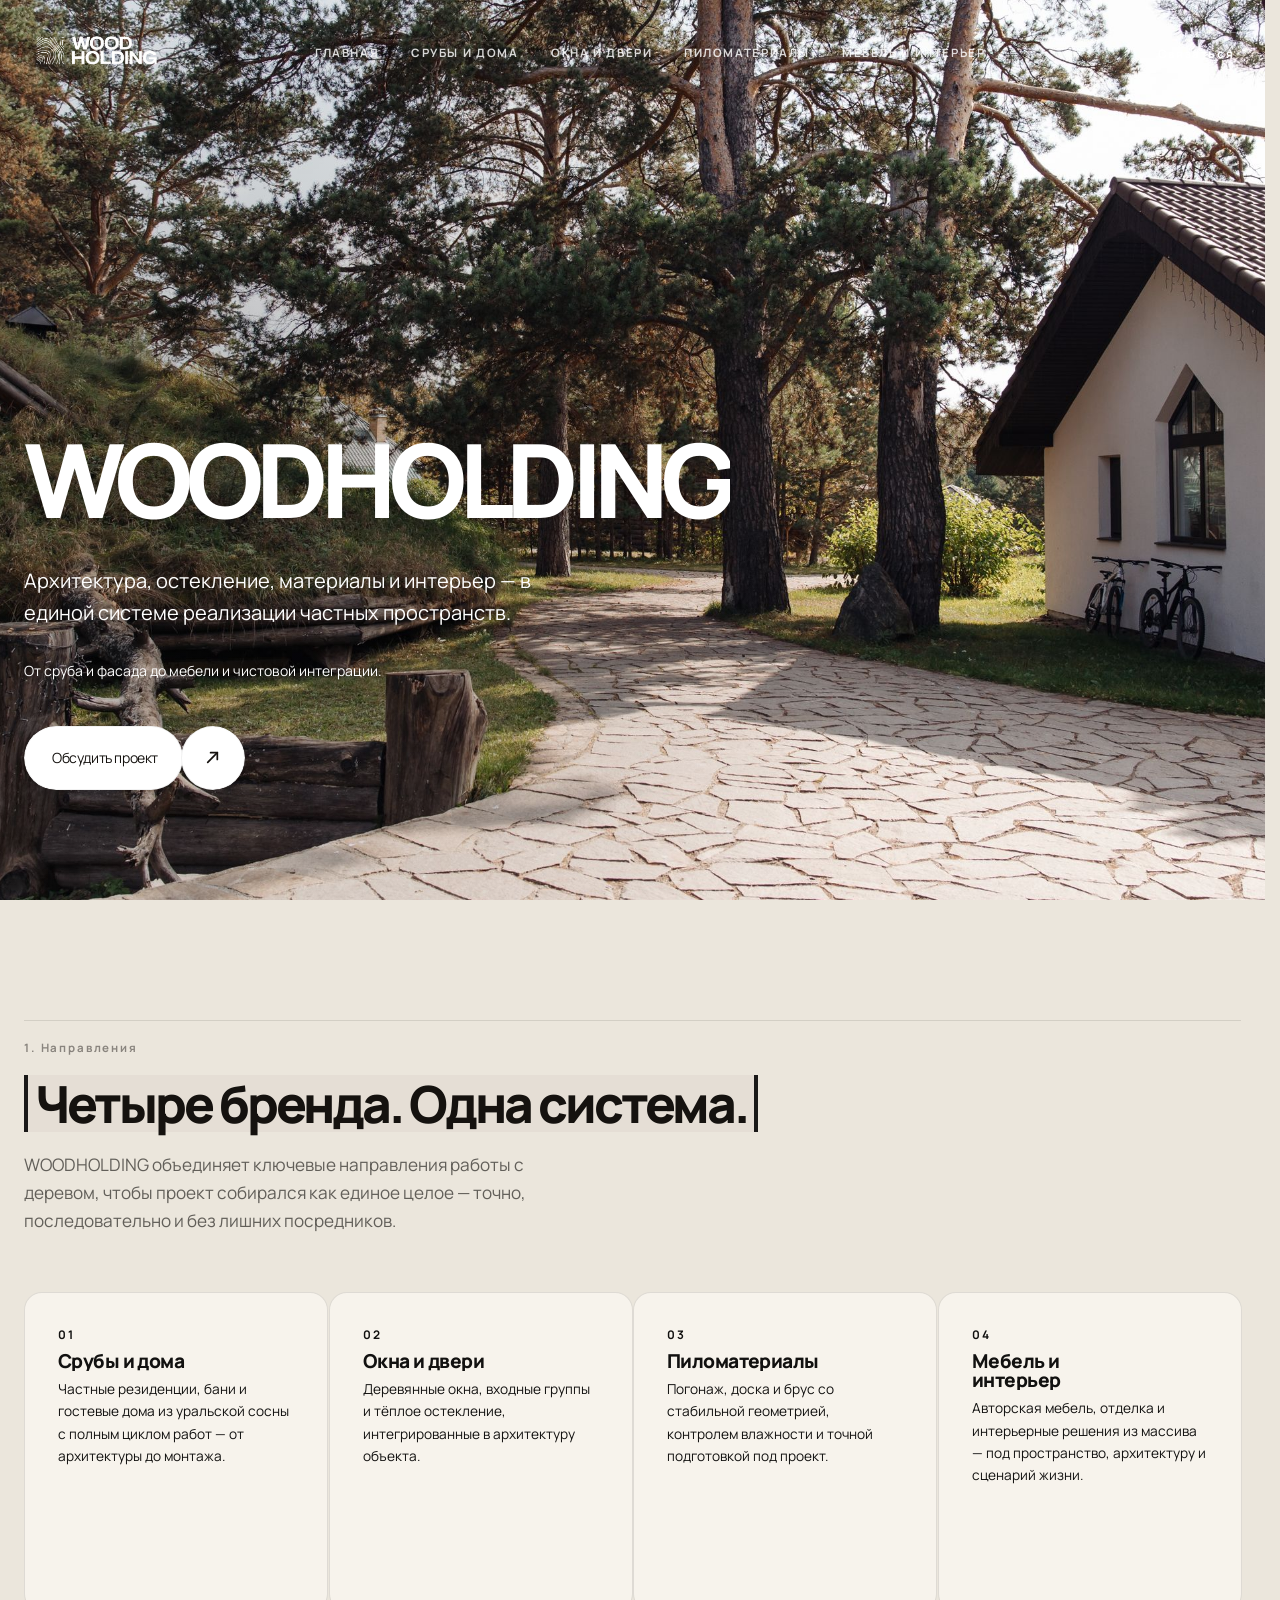
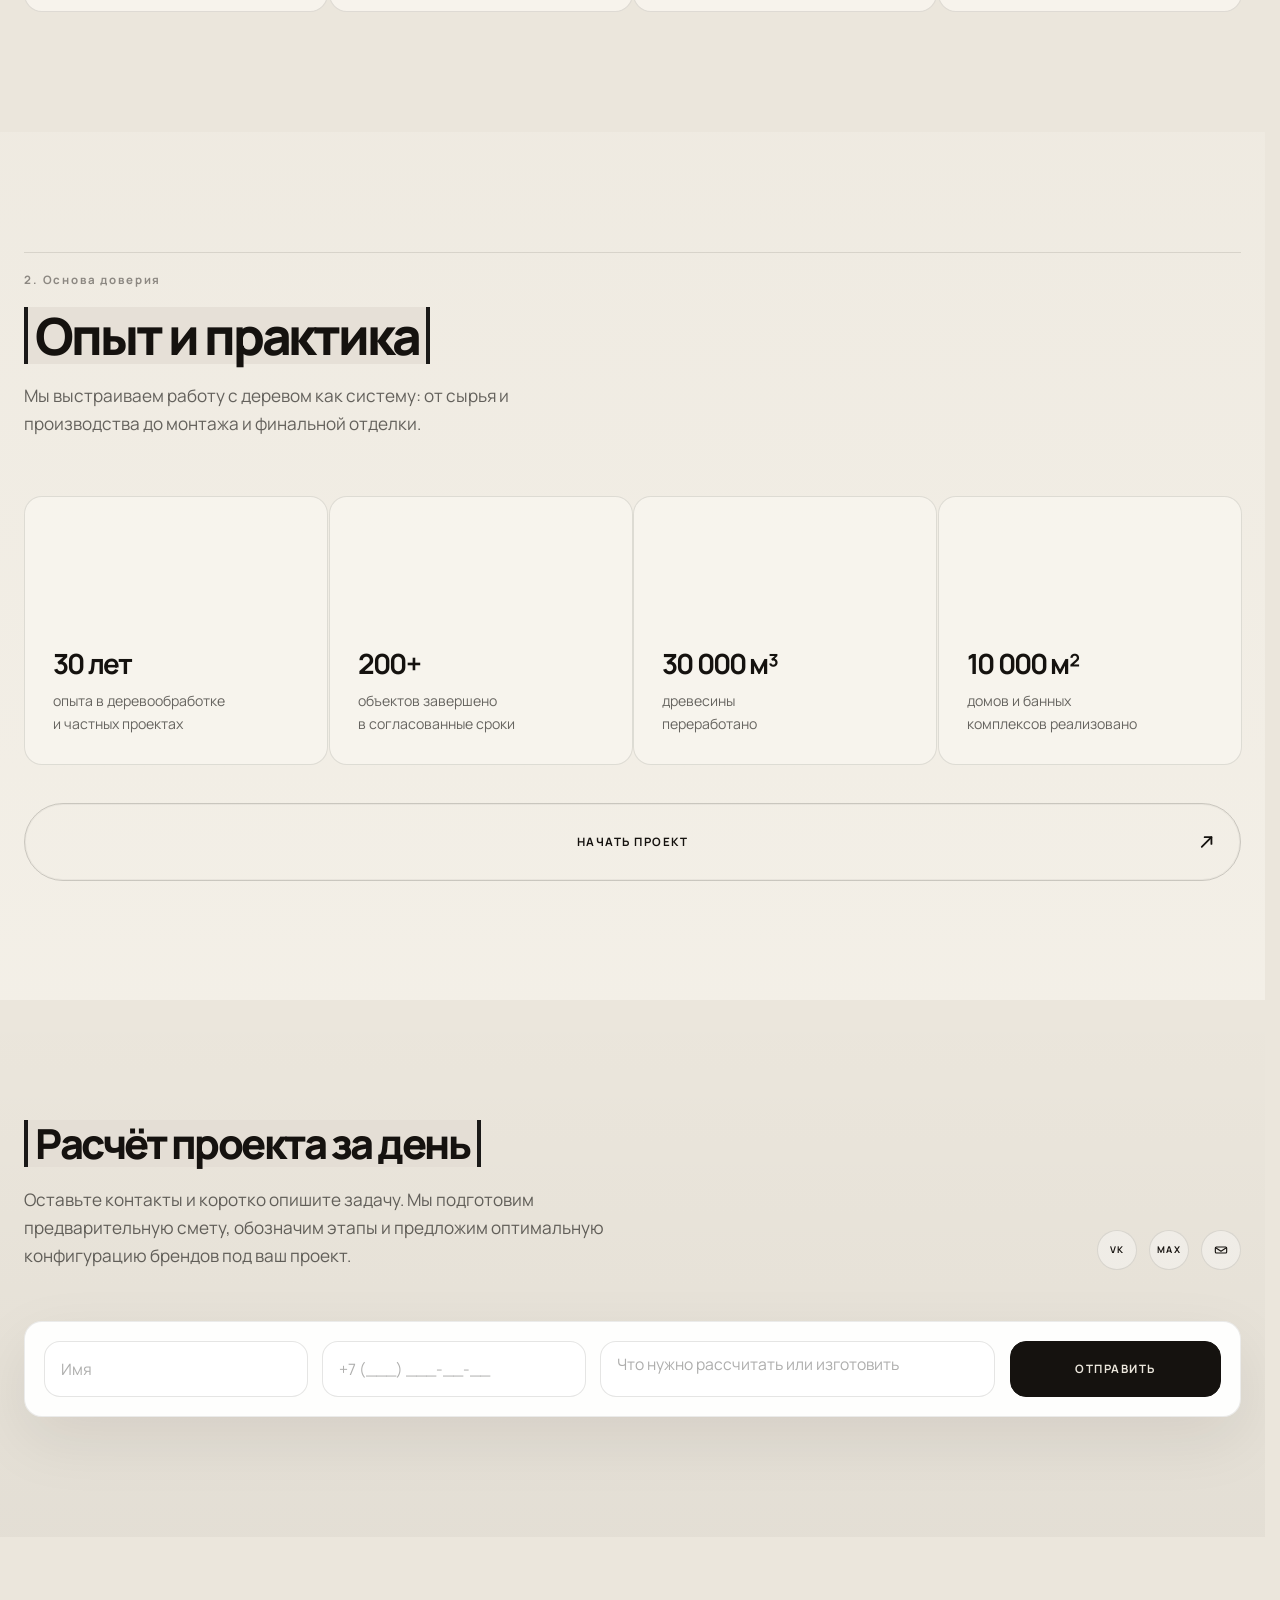
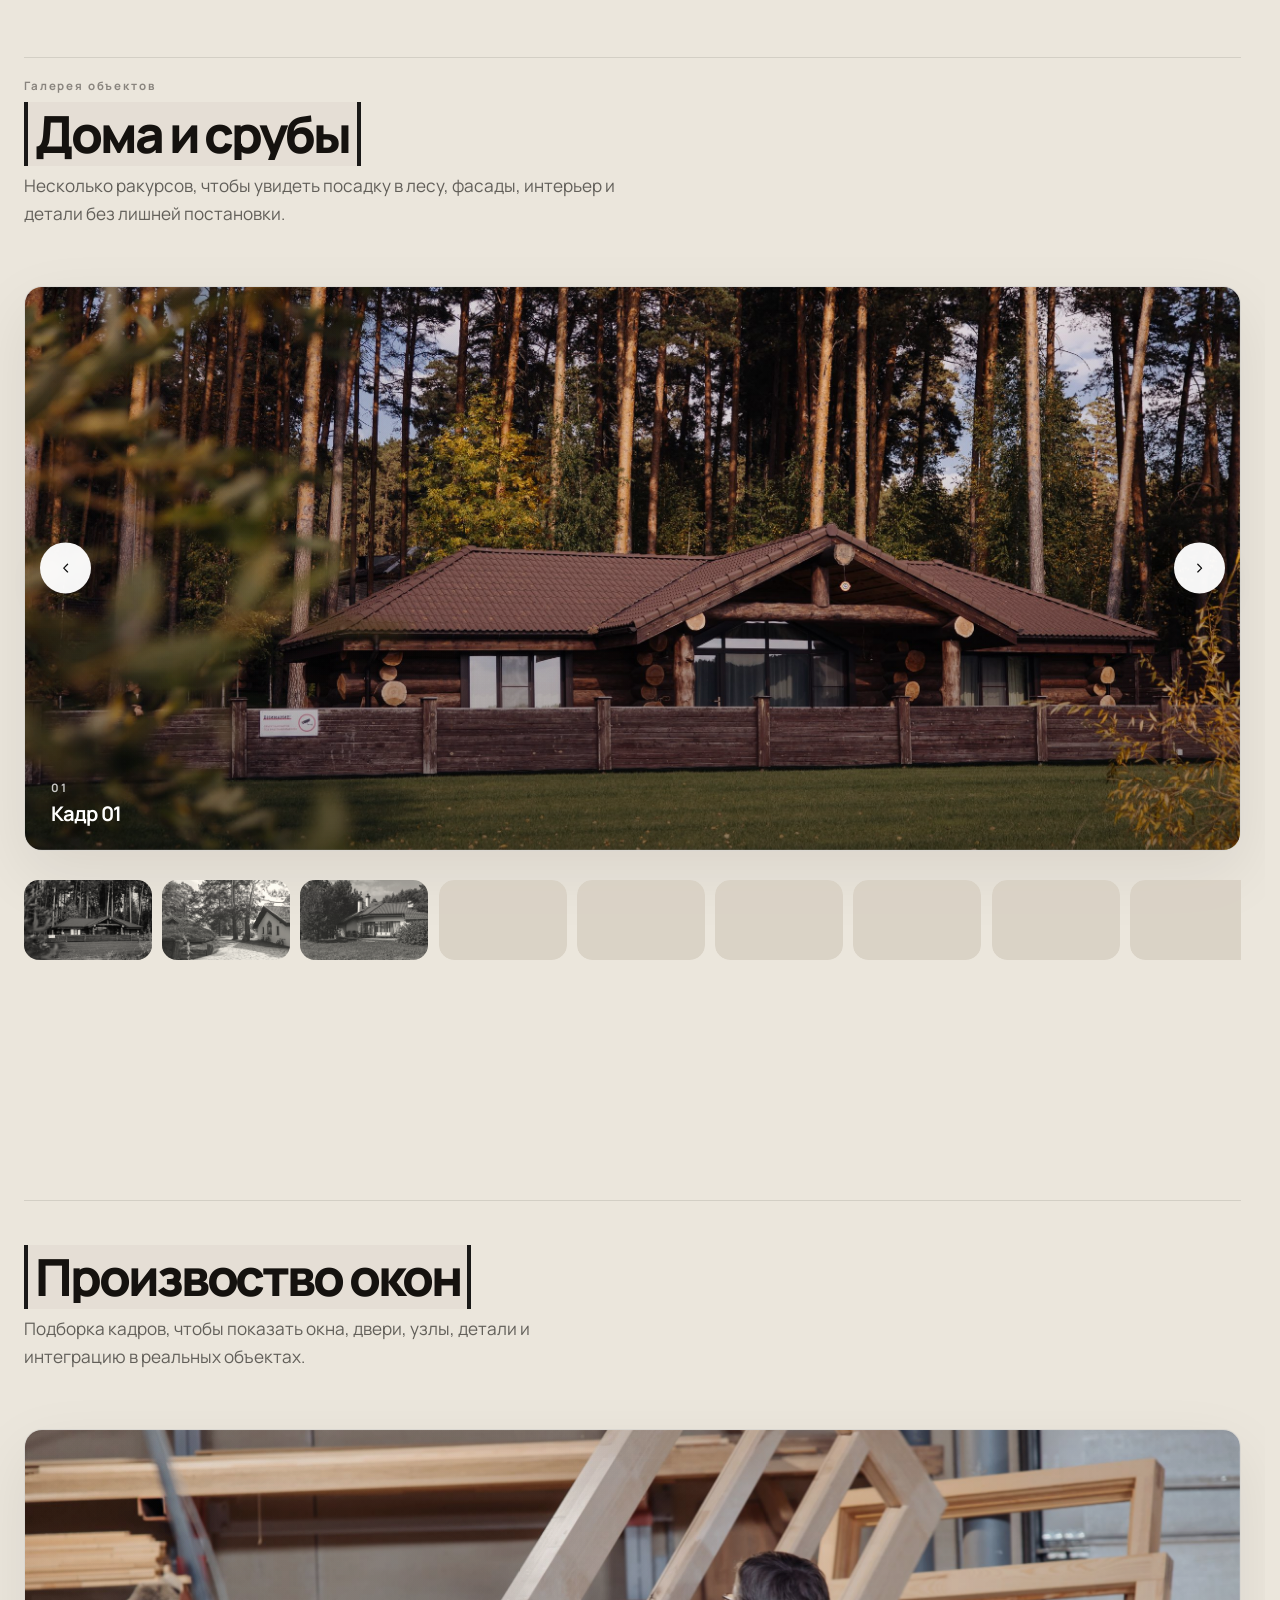
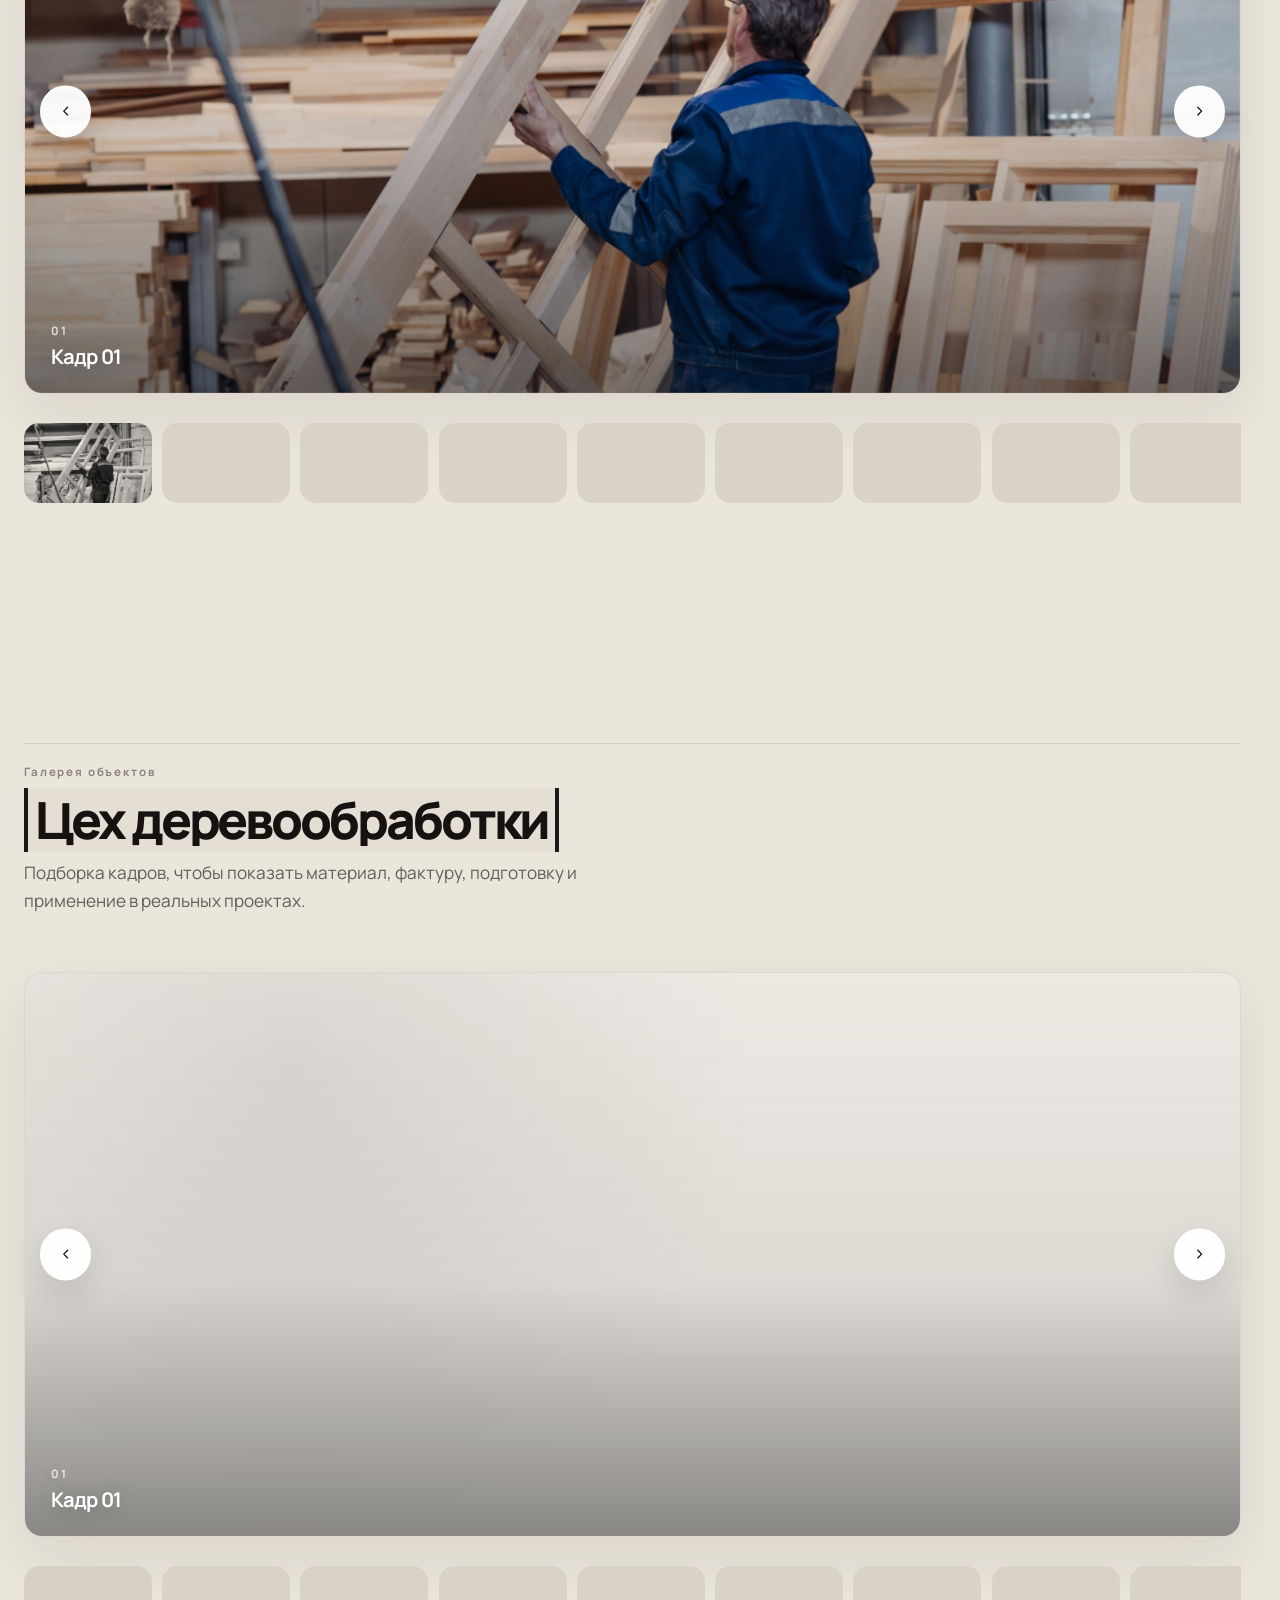
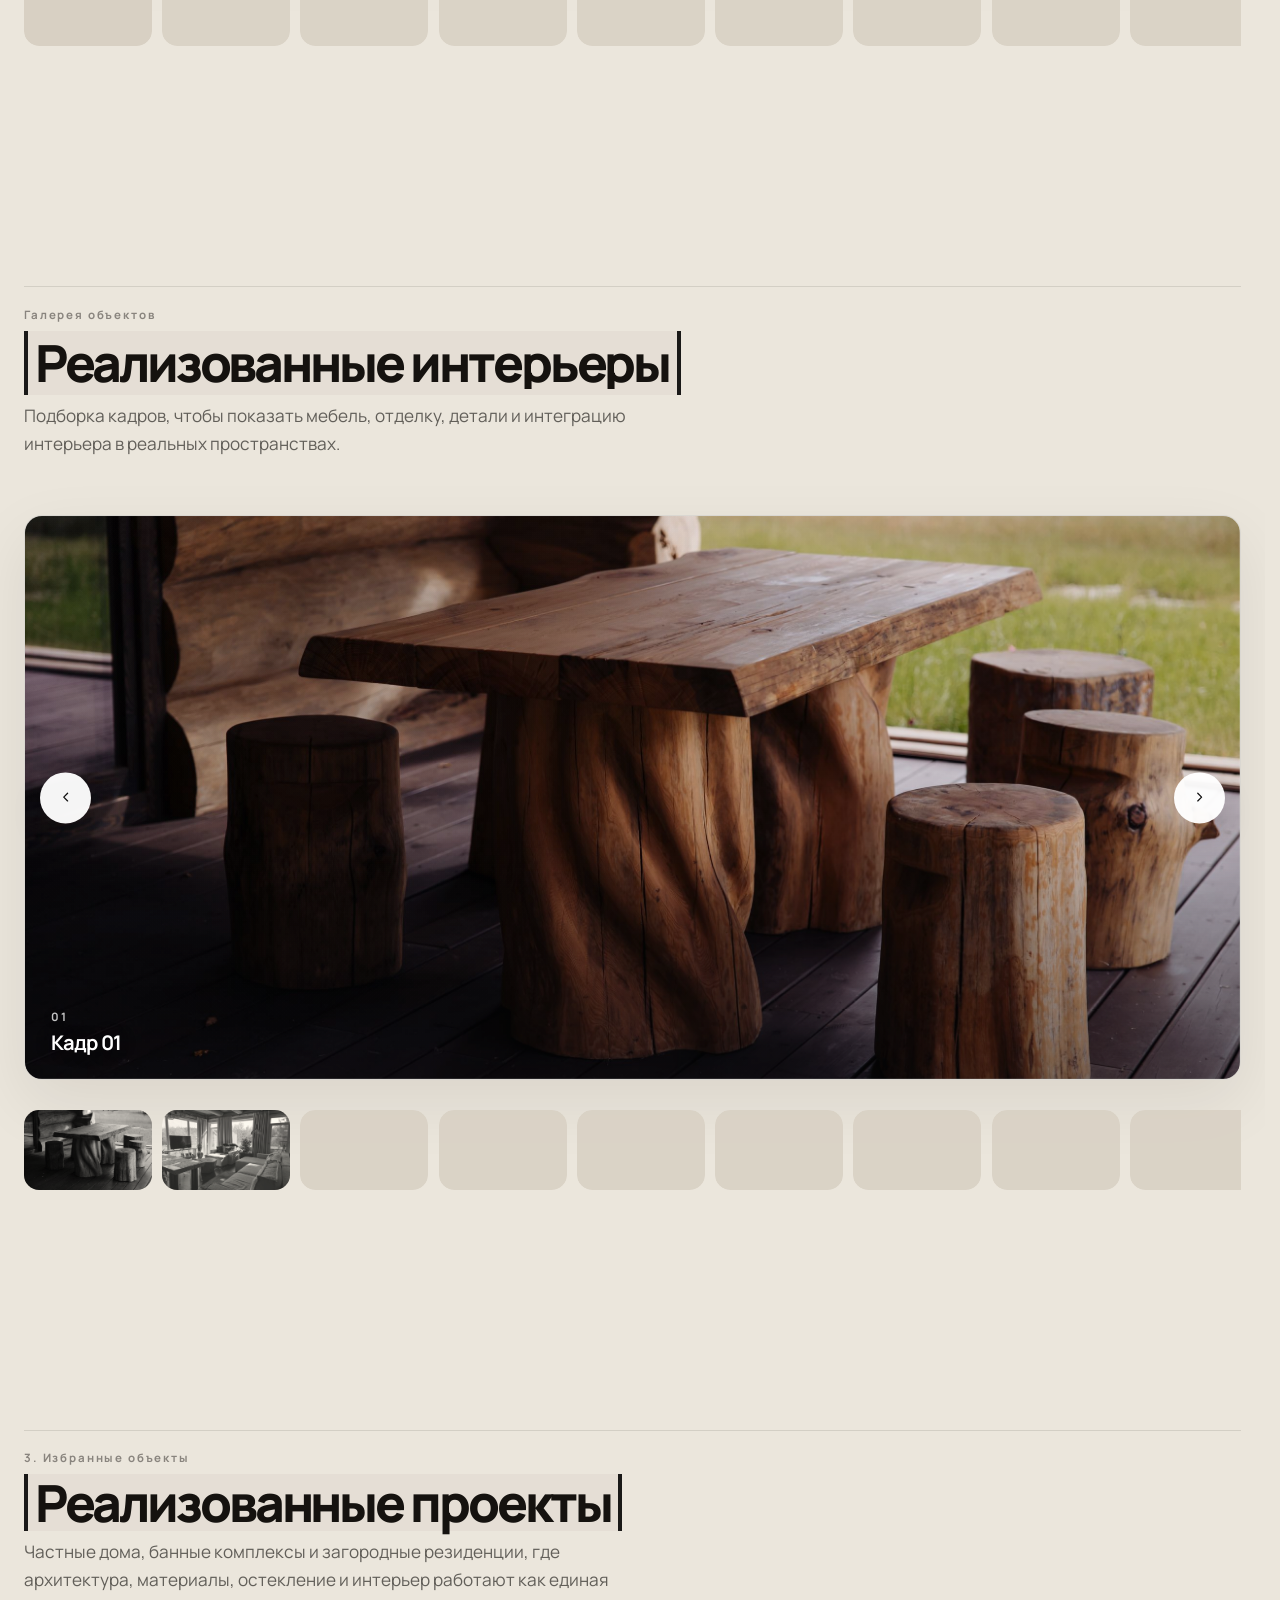
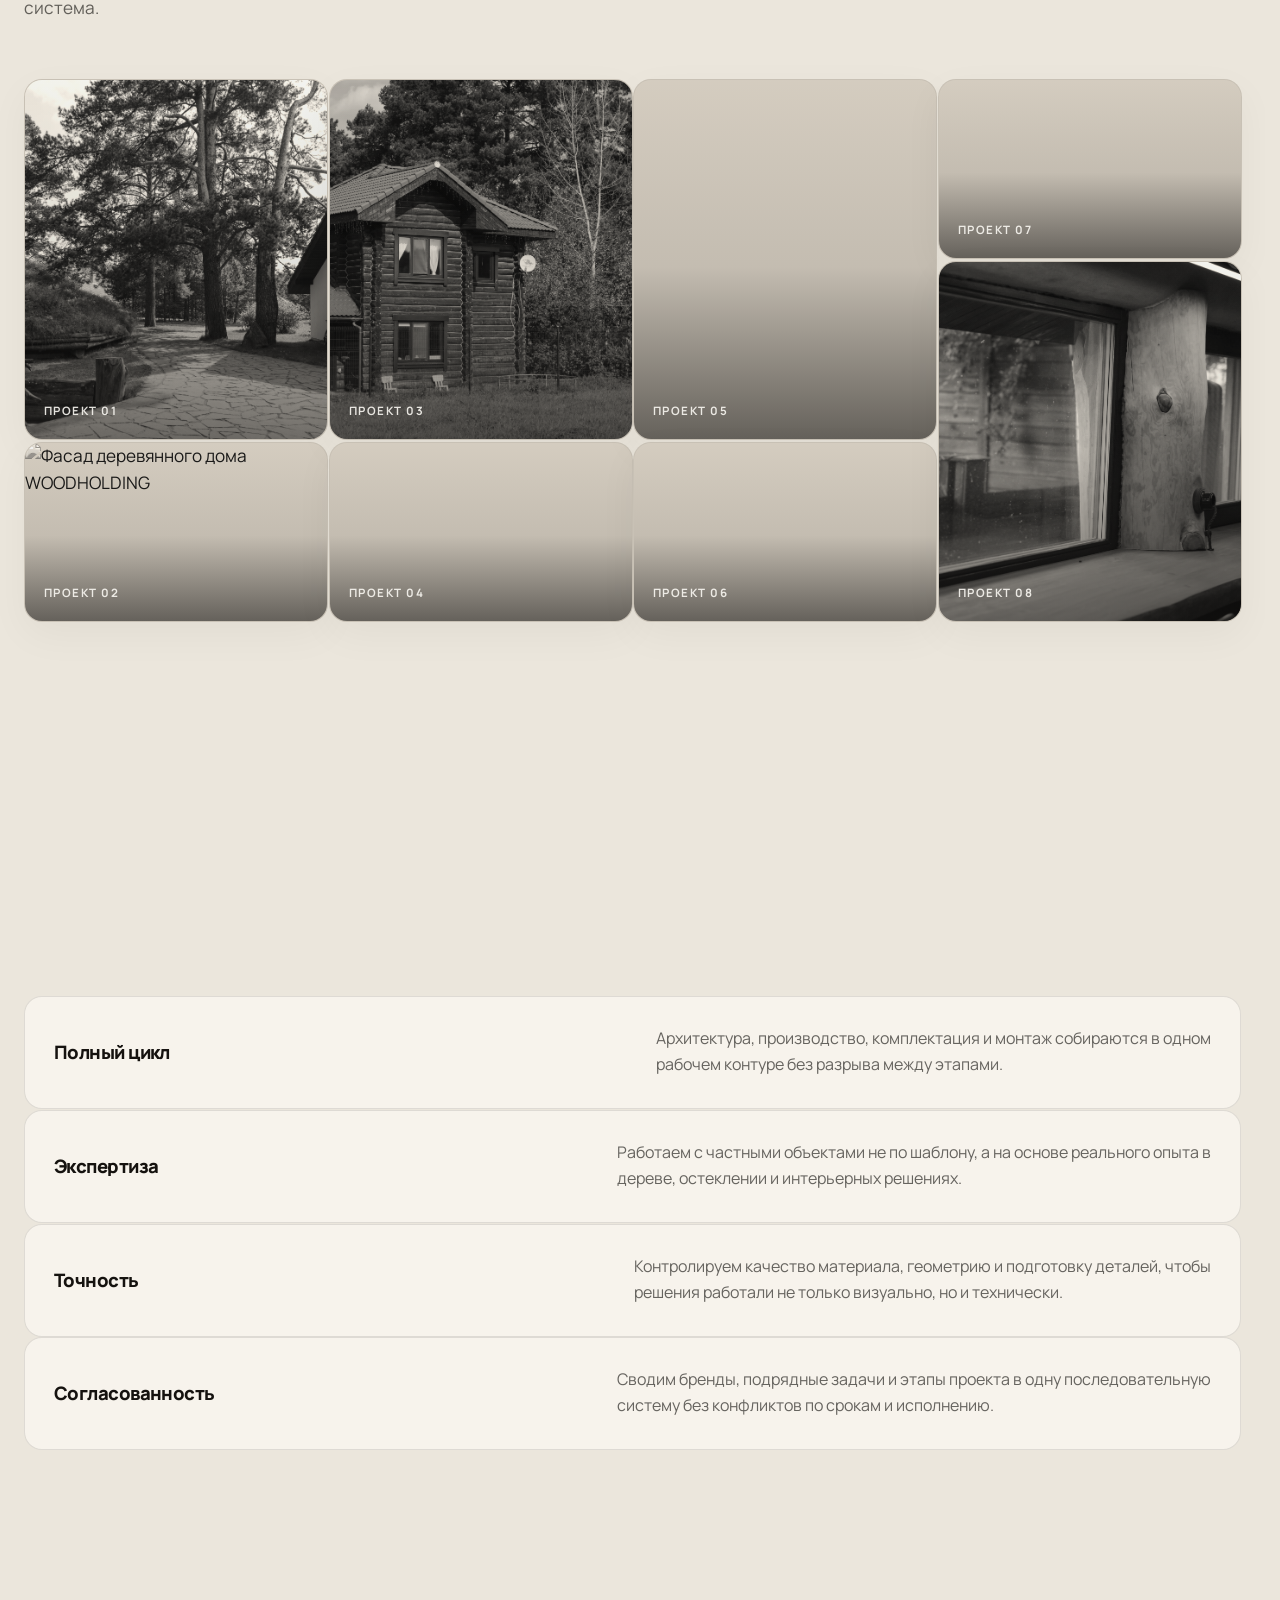
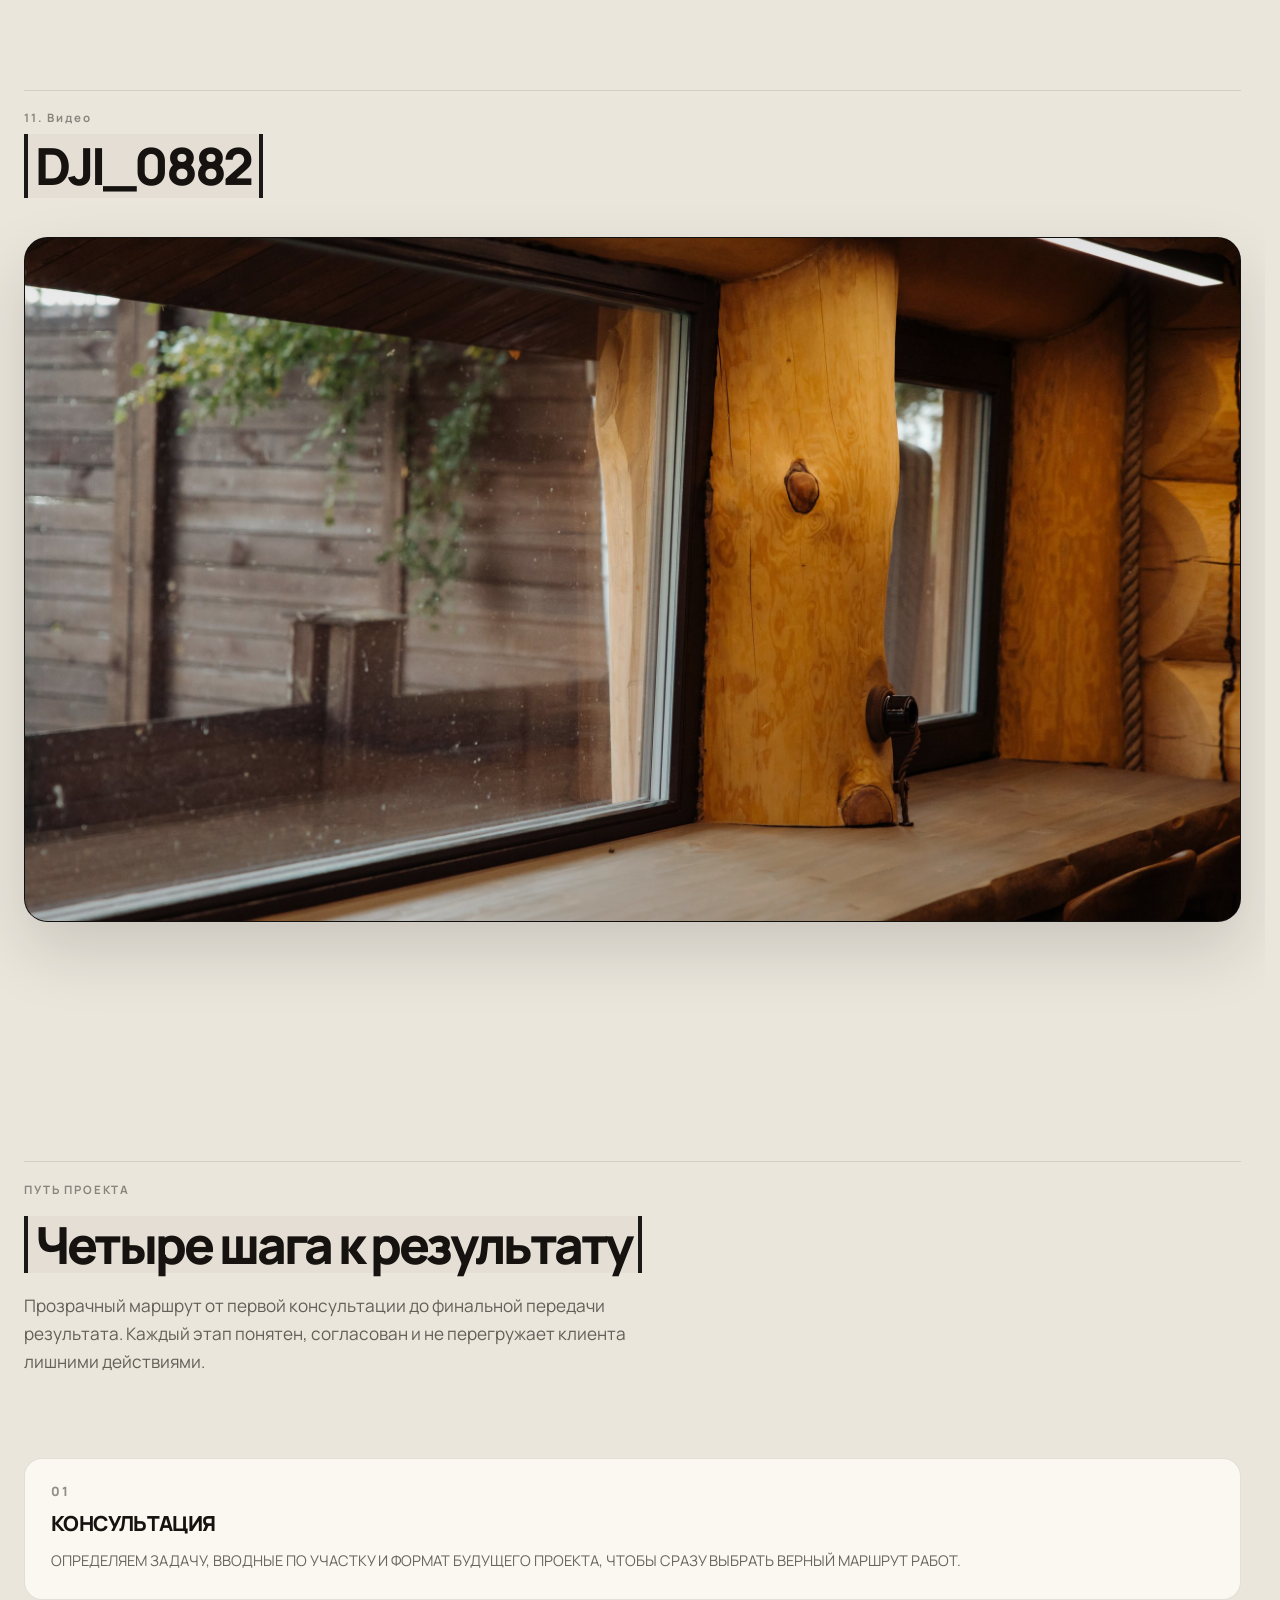
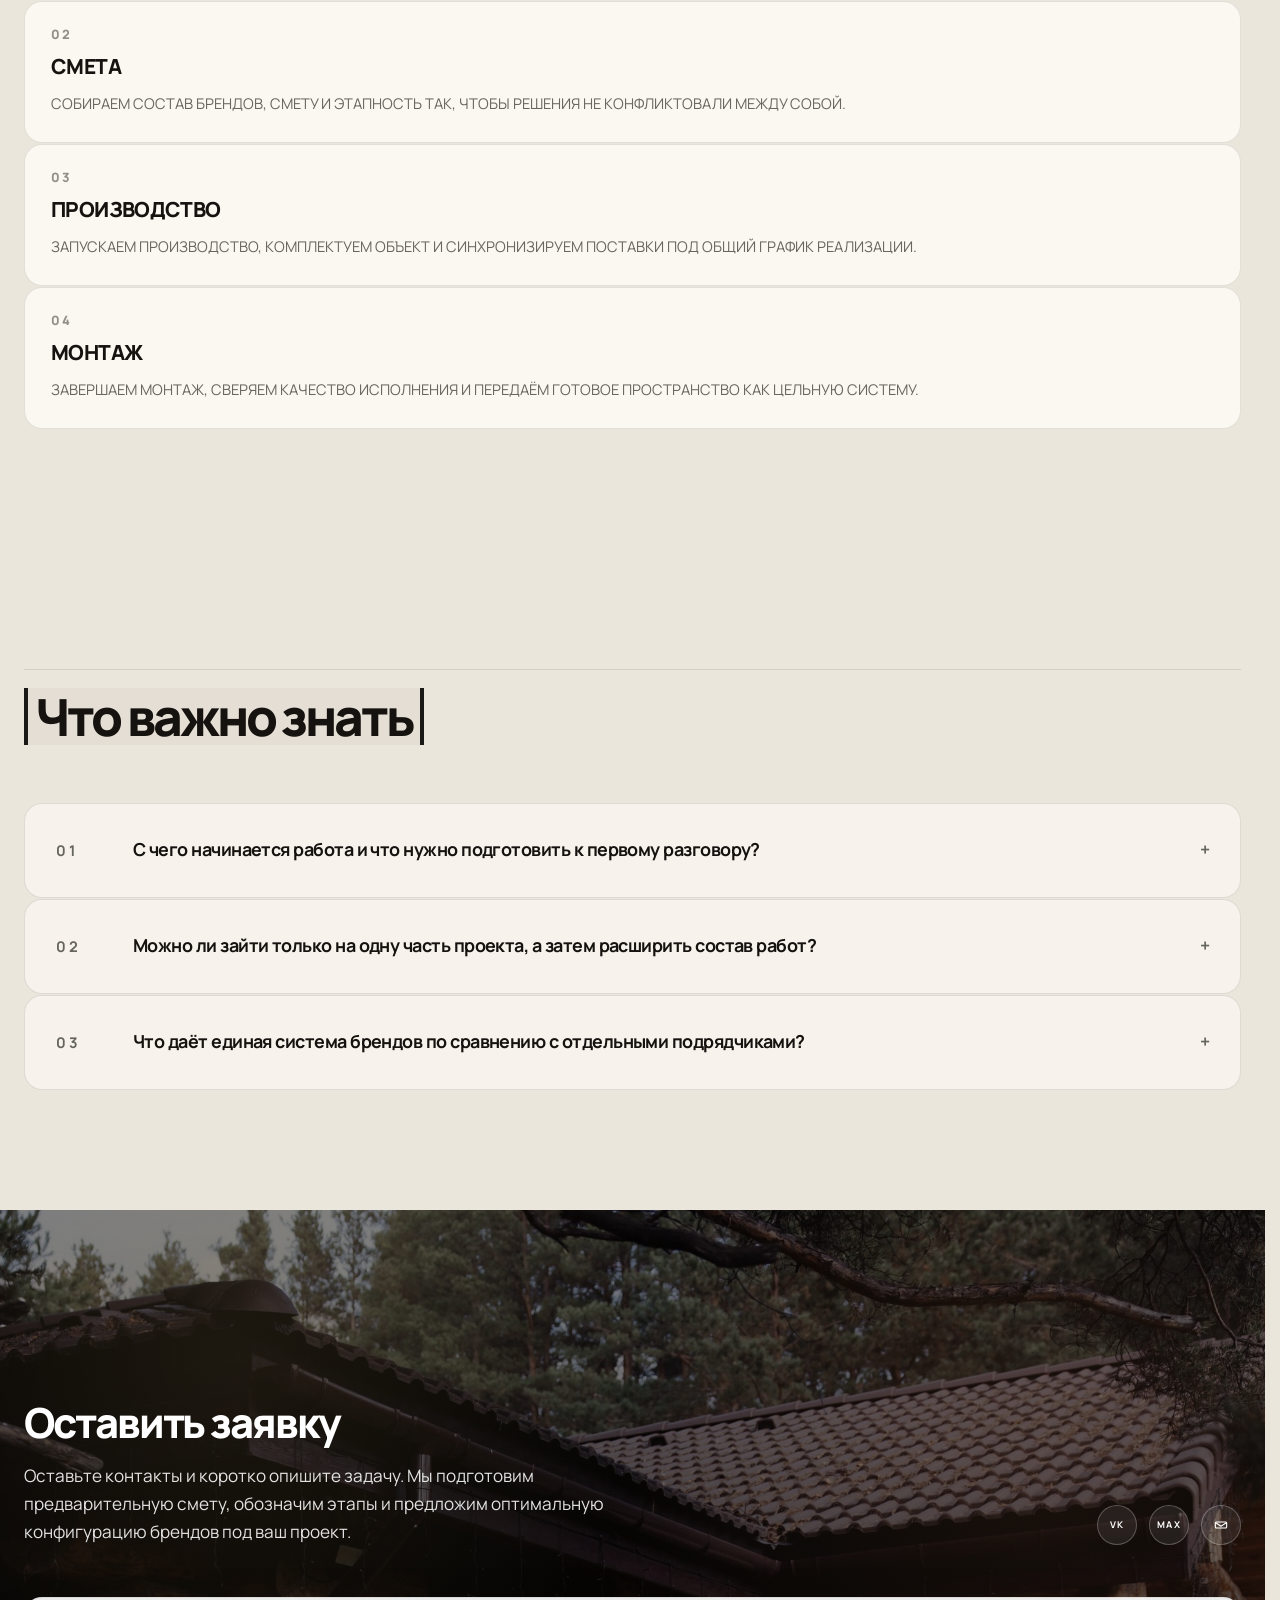
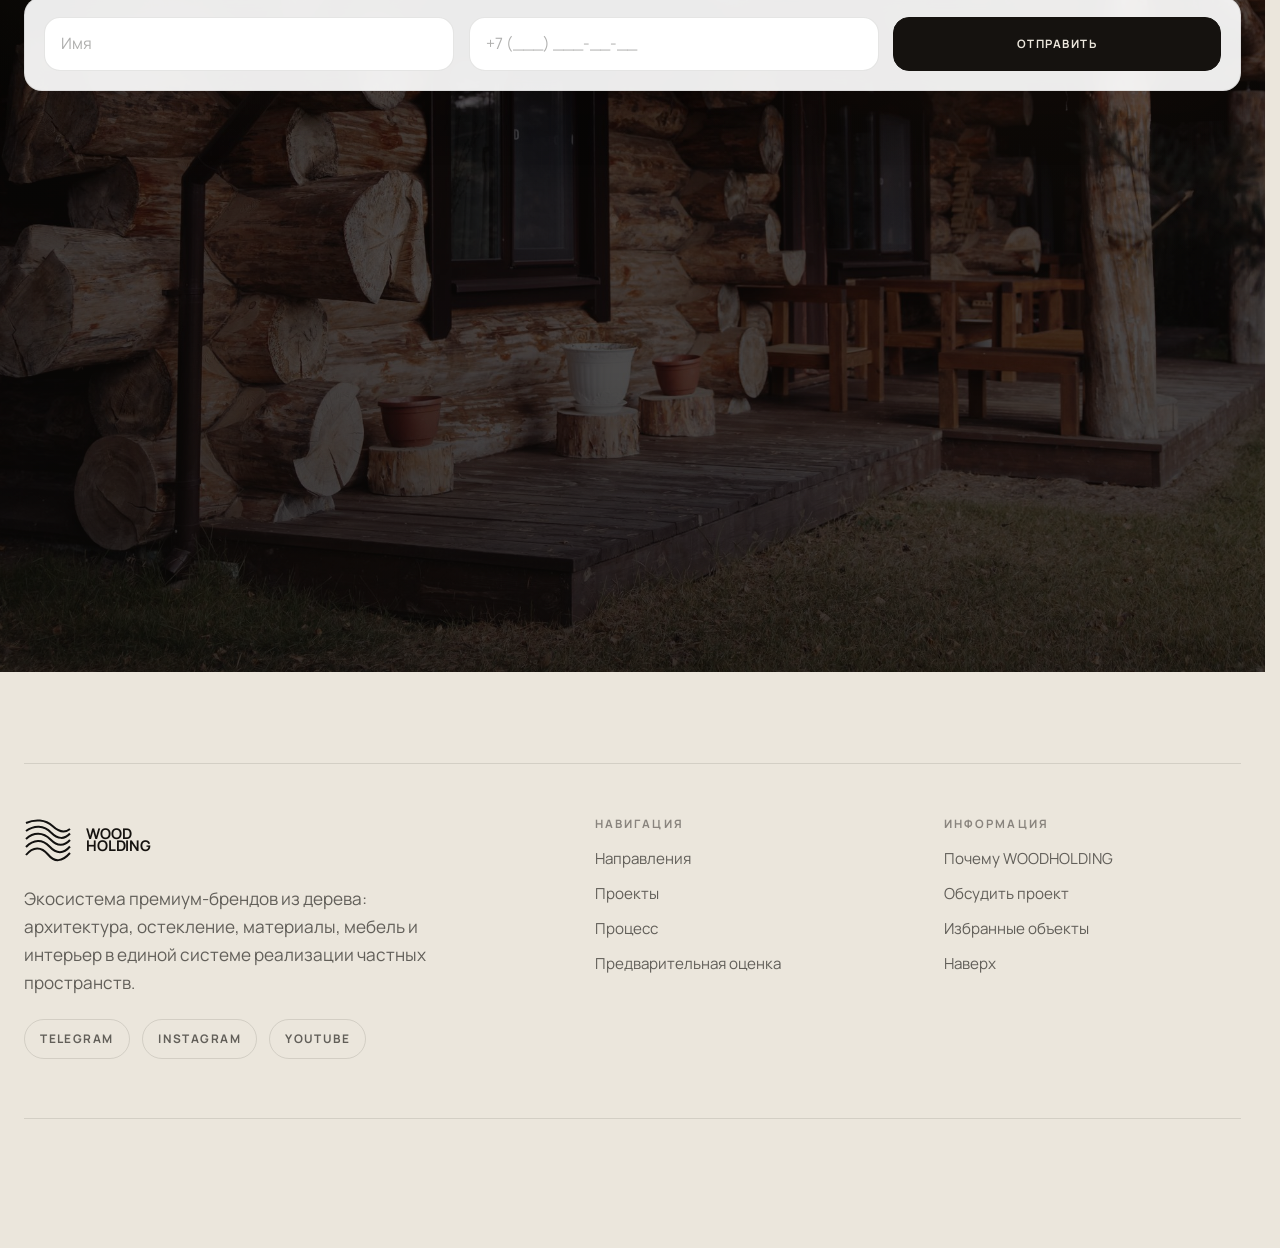
==== commit 0114985e: "Add static SEO and Pages optimizations" ====
--- a/index.html
+++ b/index.html
@@ -3,18 +3,206 @@
   <head>
     <meta charset="UTF-8" />
     <meta name="viewport" content="width=device-width, initial-scale=1.0" />
-    <title>WOODHOLDING</title>
+    <title>WOODHOLDING: деревянные дома, окна, пиломатериалы и интерьер в одной системе</title>
     <meta
       name="description"
-      content="WOODHOLDING — архитектура, остекление, материалы и интерьер в единой системе реализации частных пространств."
-    />
+      content="WOODHOLDING проектирует и реализует частные пространства из дерева: срубы и дома, окна и двери, пиломатериалы, мебель и интерьер. Работаем по всей России."
+    />
+    <meta
+      name="keywords"
+      content="WOODHOLDING, деревянные дома, срубы, деревянные окна, деревянные двери, пиломатериалы, мебель из массива, интерьер из дерева, строительство домов из дерева"
+    />
+    <meta
+      name="robots"
+      content="index, follow, max-image-preview:large, max-snippet:-1, max-video-preview:-1"
+    />
+    <meta
+      name="googlebot"
+      content="index, follow, max-image-preview:large, max-snippet:-1, max-video-preview:-1"
+    />
+    <meta name="author" content="WOODHOLDING" />
+    <meta name="theme-color" content="#171310" />
+    <meta name="format-detection" content="telephone=no" />
+    <link
+      rel="canonical"
+      href="https://yaroslavsigidin.github.io/woodholding/"
+    />
+    <link
+      rel="alternate"
+      hreflang="ru-RU"
+      href="https://yaroslavsigidin.github.io/woodholding/"
+    />
+    <link
+      rel="alternate"
+      hreflang="x-default"
+      href="https://yaroslavsigidin.github.io/woodholding/"
+    />
+    <meta property="og:locale" content="ru_RU" />
+    <meta property="og:type" content="website" />
+    <meta property="og:site_name" content="WOODHOLDING" />
+    <meta
+      property="og:title"
+      content="WOODHOLDING: деревянные дома, окна, пиломатериалы и интерьер в одной системе"
+    />
+    <meta
+      property="og:description"
+      content="WOODHOLDING проектирует и реализует частные пространства из дерева: срубы и дома, окна и двери, пиломатериалы, мебель и интерьер. Работаем по всей России."
+    />
+    <meta
+      property="og:url"
+      content="https://yaroslavsigidin.github.io/woodholding/"
+    />
+    <meta
+      property="og:image"
+      content="https://yaroslavsigidin.github.io/woodholding/og-image.jpg"
+    />
+    <meta
+      property="og:image:alt"
+      content="Загородный деревянный проект WOODHOLDING"
+    />
+    <meta name="twitter:card" content="summary_large_image" />
+    <meta
+      name="twitter:title"
+      content="WOODHOLDING: деревянные дома, окна, пиломатериалы и интерьер в одной системе"
+    />
+    <meta
+      name="twitter:description"
+      content="WOODHOLDING проектирует и реализует частные пространства из дерева: срубы и дома, окна и двери, пиломатериалы, мебель и интерьер. Работаем по всей России."
+    />
+    <meta
+      name="twitter:image"
+      content="https://yaroslavsigidin.github.io/woodholding/og-image.jpg"
+    />
+    <link rel="icon" href="./logo.png" type="image/png" />
+    <link rel="apple-touch-icon" href="./logo.png" />
+    <link rel="manifest" href="./site.webmanifest" />
     <link rel="preconnect" href="https://fonts.googleapis.com" />
     <link rel="preconnect" href="https://fonts.gstatic.com" crossorigin />
     <link
       href="https://fonts.googleapis.com/css2?family=Manrope:wght@400;500;600;700;800&display=swap"
       rel="stylesheet"
     />
+    <link
+      rel="preload"
+      as="image"
+      href="./PROJECTS%20TROPIN/rebtcova-151.jpg"
+      fetchpriority="high"
+    />
     <link rel="stylesheet" href="./styles.css" />
+    <script type="application/ld+json">
+      {
+        "@context": "https://schema.org",
+        "@graph": [
+          {
+            "@type": "Organization",
+            "@id": "https://yaroslavsigidin.github.io/woodholding/#organization",
+            "name": "WOODHOLDING",
+            "url": "https://yaroslavsigidin.github.io/woodholding/",
+            "logo": {
+              "@type": "ImageObject",
+              "url": "https://yaroslavsigidin.github.io/woodholding/logo.png"
+            },
+            "description": "WOODHOLDING объединяет архитектуру, деревянные дома, окна и двери, пиломатериалы и интерьер в единой системе реализации частных пространств.",
+            "areaServed": {
+              "@type": "Country",
+              "name": "Россия"
+            }
+          },
+          {
+            "@type": "WebSite",
+            "@id": "https://yaroslavsigidin.github.io/woodholding/#website",
+            "url": "https://yaroslavsigidin.github.io/woodholding/",
+            "name": "WOODHOLDING",
+            "inLanguage": "ru-RU",
+            "description": "WOODHOLDING проектирует и реализует частные пространства из дерева: срубы и дома, окна и двери, пиломатериалы, мебель и интерьер. Работаем по всей России.",
+            "publisher": {
+              "@id": "https://yaroslavsigidin.github.io/woodholding/#organization"
+            }
+          },
+          {
+            "@type": "CollectionPage",
+            "@id": "https://yaroslavsigidin.github.io/woodholding/#webpage",
+            "url": "https://yaroslavsigidin.github.io/woodholding/",
+            "name": "WOODHOLDING: деревянные дома, окна, пиломатериалы и интерьер в одной системе",
+            "description": "WOODHOLDING проектирует и реализует частные пространства из дерева: срубы и дома, окна и двери, пиломатериалы, мебель и интерьер. Работаем по всей России.",
+            "inLanguage": "ru-RU",
+            "image": "https://yaroslavsigidin.github.io/woodholding/og-image.jpg",
+            "isPartOf": {
+              "@id": "https://yaroslavsigidin.github.io/woodholding/#website"
+            }
+          },
+          {
+            "@type": "OfferCatalog",
+            "@id": "https://yaroslavsigidin.github.io/woodholding/#catalog",
+            "name": "Направления WOODHOLDING",
+            "itemListElement": [
+              {
+                "@type": "Offer",
+                "itemOffered": {
+                  "@type": "Service",
+                  "name": "Срубы и дома",
+                  "url": "https://yaroslavsigidin.github.io/woodholding/sruby-i-doma.html"
+                }
+              },
+              {
+                "@type": "Offer",
+                "itemOffered": {
+                  "@type": "Service",
+                  "name": "Окна и двери",
+                  "url": "https://yaroslavsigidin.github.io/woodholding/okna-i-dveri.html"
+                }
+              },
+              {
+                "@type": "Offer",
+                "itemOffered": {
+                  "@type": "Service",
+                  "name": "Пиломатериалы",
+                  "url": "https://yaroslavsigidin.github.io/woodholding/pilomaterialy.html"
+                }
+              },
+              {
+                "@type": "Offer",
+                "itemOffered": {
+                  "@type": "Service",
+                  "name": "Мебель и интерьер",
+                  "url": "https://yaroslavsigidin.github.io/woodholding/mebel-i-interer.html"
+                }
+              }
+            ]
+          },
+          {
+            "@type": "FAQPage",
+            "@id": "https://yaroslavsigidin.github.io/woodholding/#faq",
+            "mainEntity": [
+              {
+                "@type": "Question",
+                "name": "С чего начинается работа и что нужно подготовить к первому разговору?",
+                "acceptedAnswer": {
+                  "@type": "Answer",
+                  "text": "Достаточно описать задачу в свободной форме: участок, тип объекта, желаемые сроки и уровень готовности проекта. Если у вас уже есть архитектурные материалы, визуализации или примеры, мы сразу соотнесём их с нужной конфигурацией брендов и сформируем следующий шаг."
+                }
+              },
+              {
+                "@type": "Question",
+                "name": "Можно ли зайти только на одну часть проекта, а затем расширить состав работ?",
+                "acceptedAnswer": {
+                  "@type": "Answer",
+                  "text": "Да. Проект может стартовать с одного направления, например со сруба, остекления, пиломатериалов или мебели. При этом мы сразу закладываем совместимость решений, чтобы последующие этапы не потребовали переделок и сохраняли общую логику объекта."
+                }
+              },
+              {
+                "@type": "Question",
+                "name": "Что даёт единая система брендов по сравнению с отдельными подрядчиками?",
+                "acceptedAnswer": {
+                  "@type": "Answer",
+                  "text": "Единая система снижает количество разрывов между этапами: материал, производство, монтаж и интерьер работают в одной связке. Это даёт более точную смету, меньше потерь на согласованиях и более предсказуемый результат по срокам, геометрии и качеству исполнения."
+                }
+              }
+            ]
+          }
+        ]
+      }
+    </script>
   </head>
   <body>
     <div class="site-shell">
@@ -51,15 +239,17 @@
           <div class="hero-media-wrap">
             <video
               class="hero-media hero-video"
+              data-deferred-video
               autoplay
               muted
               loop
               playsinline
-              preload="metadata"
+              preload="none"
+              poster="./PROJECTS%20TROPIN/rebtcova-151.jpg"
               aria-hidden="true"
             >
               <source
-                src="./kling_20260315_VIDEO____________1813_0.mp4"
+                data-src="./kling_20260315_VIDEO____________1813_0.mp4"
                 type="video/mp4"
               />
             </video>
@@ -347,7 +537,7 @@
           <div class="container">
             <div class="section-heading section-heading--stacked" data-reveal>
               <div class="section-intro">
-                <p class="eyebrow eyebrow--number">3. Изобранные объекты</p>
+                <p class="eyebrow eyebrow--number">3. Избранные объекты</p>
                 <h2 data-preview="./PROJECTS%20TROPIN/rebtcova-252.jpg">
                   Реализованные проекты
                 </h2>
@@ -362,7 +552,9 @@
               <article class="project-card project-card--hero" data-reveal>
                 <img
                   src="./PROJECTS%20TROPIN/rebtcova-151.jpg"
-                  alt="Проект WOODHOLDING 01"
+                  alt="Загородный деревянный дом WOODHOLDING"
+                  loading="lazy"
+                  decoding="async"
                 />
                 <div class="project-meta">
                   <p>Проект 01</p>
@@ -371,7 +563,9 @@
               <article class="project-card project-card--wide-top" data-reveal>
                 <img
                   src="./PROJECTS%20TROPIN/rebtcova-159.jpg"
-                  alt="Проект WOODHOLDING 02"
+                  alt="Фасад деревянного дома WOODHOLDING"
+                  loading="lazy"
+                  decoding="async"
                 />
                 <div class="project-meta">
                   <p>Проект 02</p>
@@ -380,7 +574,9 @@
               <article class="project-card project-card--tall-right" data-reveal>
                 <img
                   src="./PROJECTS%20TROPIN/rebtcova-164.jpg"
-                  alt="Проект WOODHOLDING 03"
+                  alt="Архитектура частного деревянного дома WOODHOLDING"
+                  loading="lazy"
+                  decoding="async"
                 />
                 <div class="project-meta">
                   <p>Проект 03</p>
@@ -389,7 +585,9 @@
               <article class="project-card project-card--middle" data-reveal>
                 <img
                   src="./PROJECTS%20TROPIN/rebtcova-191.jpg"
-                  alt="Проект WOODHOLDING 04"
+                  alt="Детали деревянного дома и фасада WOODHOLDING"
+                  loading="lazy"
+                  decoding="async"
                 />
                 <div class="project-meta">
                   <p>Проект 04</p>
@@ -398,7 +596,9 @@
               <article class="project-card project-card--portrait-left" data-reveal>
                 <img
                   src="./PROJECTS%20TROPIN/rebtcova-252.jpg"
-                  alt="Проект WOODHOLDING 05"
+                  alt="Загородная резиденция из дерева WOODHOLDING"
+                  loading="lazy"
+                  decoding="async"
                 />
                 <div class="project-meta">
                   <p>Проект 05</p>
@@ -407,7 +607,9 @@
               <article class="project-card project-card--compact" data-reveal>
                 <img
                   src="./PROJECTS%20TROPIN/rebtcova-292.jpg"
-                  alt="Проект WOODHOLDING 06"
+                  alt="Пример проекта из дерева WOODHOLDING"
+                  loading="lazy"
+                  decoding="async"
                 />
                 <div class="project-meta">
                   <p>Проект 06</p>
@@ -416,7 +618,9 @@
               <article class="project-card project-card--panorama" data-reveal>
                 <img
                   src="./PROJECTS%20TROPIN/rebtcova-318.jpg"
-                  alt="Проект WOODHOLDING 07"
+                  alt="Панорамный вид проекта WOODHOLDING"
+                  loading="lazy"
+                  decoding="async"
                 />
                 <div class="project-meta">
                   <p>Проект 07</p>
@@ -425,7 +629,9 @@
               <article class="project-card project-card--footer" data-reveal>
                 <img
                   src="./PROJECTS%20TROPIN/rebtcova-370.jpg"
-                  alt="Проект WOODHOLDING 08"
+                  alt="Готовый загородный объект WOODHOLDING"
+                  loading="lazy"
+                  decoding="async"
                 />
                 <div class="project-meta">
                   <p>Проект 08</p>
@@ -439,7 +645,7 @@
           <div class="container">
             <div class="why-grid">
               <div class="section-intro" data-reveal>
-                <p class="eyebrow eyebrow--number">4. Наш поход</p>
+                <p class="eyebrow eyebrow--number">4. Наш подход</p>
                 <h2 data-preview="./PROJECTS%20TROPIN/rebtcova-370.jpg">
                   Почему выбирают нас
                 </h2>
@@ -510,14 +716,16 @@
             <div class="video-section__frame" data-reveal>
               <video
                 class="video-section__media"
+                data-deferred-video
                 autoplay
                 muted
                 loop
                 playsinline
-                preload="metadata"
+                preload="none"
+                poster="./PROJECTS%20TROPIN/rebtcova-370.jpg"
                 aria-label="Видео DJI_0882"
               >
-                <source src="./DJI_0882.MP4" type="video/mp4" />
+                <source data-src="./DJI_0882.MP4" type="video/mp4" />
               </video>
             </div>
           </div>
--- a/styles.css
+++ b/styles.css
@@ -861,87 +861,61 @@
   width: 100%;
   height: 100%;
   object-fit: cover;
-  filter: grayscale(1) contrast(1.05) brightness(0.78);
+  filter: saturate(1.02) contrast(1.02) brightness(0.82);
   transform: scale(1.03);
   transition:
     transform 560ms cubic-bezier(0.16, 1, 0.3, 1),
     filter 320ms ease;
 }
 
-.direction-card--covered::before {
-  content: "";
-  position: absolute;
-  inset: 0;
-  z-index: 0;
-  background:
-    linear-gradient(180deg, rgba(88, 88, 88, 0.32) 0%, rgba(78, 78, 78, 0.2) 34%, rgba(36, 36, 36, 0.58) 100%),
-    linear-gradient(0deg, rgba(22, 22, 22, 0.22) 0%, rgba(22, 22, 22, 0.22) 100%);
-}
-
-.direction-card--covered::after {
-  content: "";
-  position: absolute;
-  inset: 0;
-  z-index: 0;
-  background: linear-gradient(
-    180deg,
-    rgba(0, 0, 0, 0.02) 0%,
-    rgba(0, 0, 0, 0.12) 30%,
-    rgba(0, 0, 0, 0.56) 68%,
-    rgba(0, 0, 0, 0.9) 100%
-  );
-}
-
 .direction-card--covered {
-  align-content: end;
+  align-content: start;
   gap: 0;
   padding: 0;
-  background: #2c2c2c;
-  border-color: rgba(255, 255, 255, 0.14);
+  background: #fff;
+  border-color: var(--line);
 }
 
 .direction-card--covered:nth-child(2n) {
   padding-top: 0;
 }
 
+.direction-card--covered .direction-card__cover {
+  display: none;
+}
+
 .direction-card--covered .direction-card__content {
   position: relative;
-  align-self: end;
+  align-self: start;
   width: 100%;
-  gap: clamp(0.9rem, 1.4vw, 1.15rem);
-  min-height: clamp(10rem, 18vw, 13rem);
-  padding: clamp(3.25rem, 8vw, 5.5rem) clamp(1.5rem, 2.2vw, 2rem) clamp(1.4rem, 2vw, 1.85rem);
+  gap: 0.45rem;
+  min-height: auto;
+  padding: 5px;
 }
 
 .direction-card--covered .card-index,
 .direction-card--covered p {
-  color: rgba(255, 255, 255, 0.94);
-  text-shadow: 0 0.2rem 1rem rgba(0, 0, 0, 0.28);
+  color: #121110;
+  text-shadow: none;
 }
 
 .direction-card--covered h3 {
-  color: #fff;
-  font-size: clamp(2rem, 2.4vw, 2.8rem);
-  line-height: 0.96;
+  color: #121110;
+  font-size: clamp(1.2rem, 1.2vw, 1.55rem);
+  line-height: 1;
   max-width: 12ch;
-  text-shadow: 0 0.3rem 1.2rem rgba(0, 0, 0, 0.34);
+  text-shadow: none;
 }
 
 .direction-card--covered p {
   max-width: 42rem;
-  font-size: clamp(1rem, 0.94rem + 0.28vw, 1.18rem);
-  line-height: 1.45;
+  font-size: clamp(0.78rem, 0.76rem + 0.12vw, 0.9rem);
+  line-height: 1.42;
 }
 
 .direction-card--covered:hover,
 .direction-card--covered:focus-within {
-  background: #2c2c2c;
-}
-
-.direction-card--covered:hover .direction-card__cover img,
-.direction-card--covered:focus-within .direction-card__cover img {
-  transform: scale(1.08);
-  filter: grayscale(1) contrast(1.08) brightness(0.72);
+  background: #fff;
 }
 
 .card-index {
@@ -2689,7 +2663,7 @@
 }
 
 .direction-card--covered .direction-card__content p {
-  color: #fff;
+  color: #121110;
 }
 
 .button {
@@ -4328,6 +4302,75 @@
 
 body.page-sruby-i-doma .other-directions-grid .direction-card {
   padding: var(--space-4);
+}
+
+body.page-sruby-i-doma .other-directions-grid .direction-card.direction-card--covered {
+  position: relative;
+  align-content: start;
+  min-height: 15.5rem;
+  padding: 0;
+  overflow: hidden;
+  background: #fff;
+  border-color: rgba(18, 17, 16, 0.12);
+}
+
+body.page-sruby-i-doma .other-directions-grid .direction-card.direction-card--covered::before {
+  content: "";
+  position: absolute;
+  inset: 0;
+  z-index: 1;
+  background: linear-gradient(180deg, rgba(255, 255, 255, 0.78) 0%, rgba(255, 255, 255, 0.9) 100%);
+}
+
+body.page-sruby-i-doma .other-directions-grid .direction-card.direction-card--covered .direction-card__cover {
+  display: block;
+  position: absolute;
+  inset: 0;
+  z-index: 0;
+}
+
+body.page-sruby-i-doma .other-directions-grid .direction-card.direction-card--covered .direction-card__cover img {
+  filter: grayscale(100%) contrast(0.97) sepia(10%) brightness(1.02);
+  transform: none;
+}
+
+body.page-sruby-i-doma .other-directions-grid .direction-card.direction-card--covered .direction-card__content {
+  display: flex;
+  flex-direction: column;
+  position: relative;
+  z-index: 2;
+  align-self: stretch;
+  gap: 0.45rem;
+  height: 100%;
+  min-height: 100%;
+  padding: var(--space-4);
+}
+
+body.page-sruby-i-doma .other-directions-grid .direction-card.direction-card--covered p {
+  margin-top: auto;
+}
+
+body.page-sruby-i-doma .other-directions-grid .direction-card.direction-card--covered .card-index,
+body.page-sruby-i-doma .other-directions-grid .direction-card.direction-card--covered h3,
+body.page-sruby-i-doma .other-directions-grid .direction-card.direction-card--covered p {
+  color: #121110;
+  text-shadow: none;
+}
+
+body.page-sruby-i-doma .other-directions-grid .direction-card.direction-card--covered p {
+  font-size: clamp(0.9rem, 0.86rem + 0.16vw, 1rem);
+  line-height: 1.5;
+}
+
+body.page-sruby-i-doma .other-directions-grid .direction-card.direction-card--covered:hover,
+body.page-sruby-i-doma .other-directions-grid .direction-card.direction-card--covered:focus-within {
+  background: #fff;
+}
+
+body.page-sruby-i-doma .other-directions-grid .direction-card.direction-card--covered:hover .direction-card__cover img,
+body.page-sruby-i-doma .other-directions-grid .direction-card.direction-card--covered:focus-within .direction-card__cover img {
+  filter: grayscale(100%) contrast(0.97) sepia(10%) brightness(1.02);
+  transform: none;
 }
 
 body.page-sruby-i-doma .wireframe-panel {
